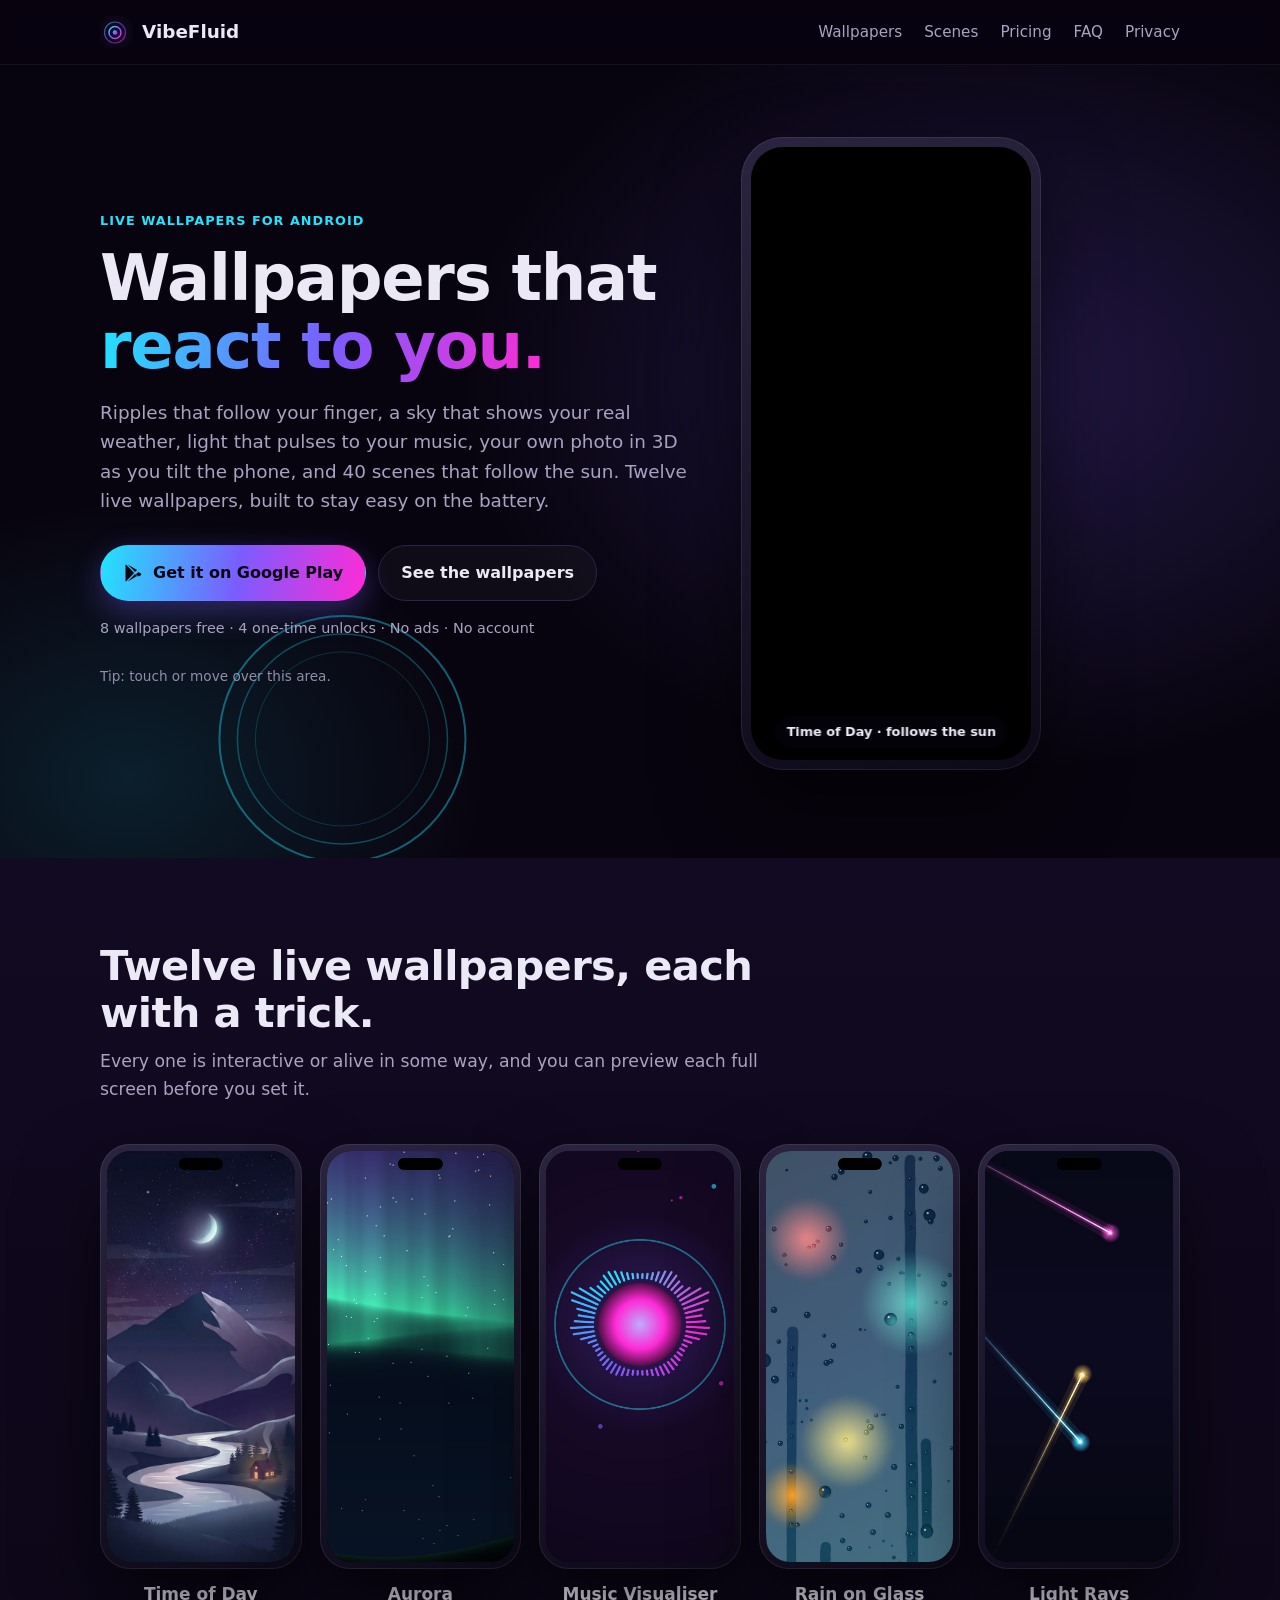
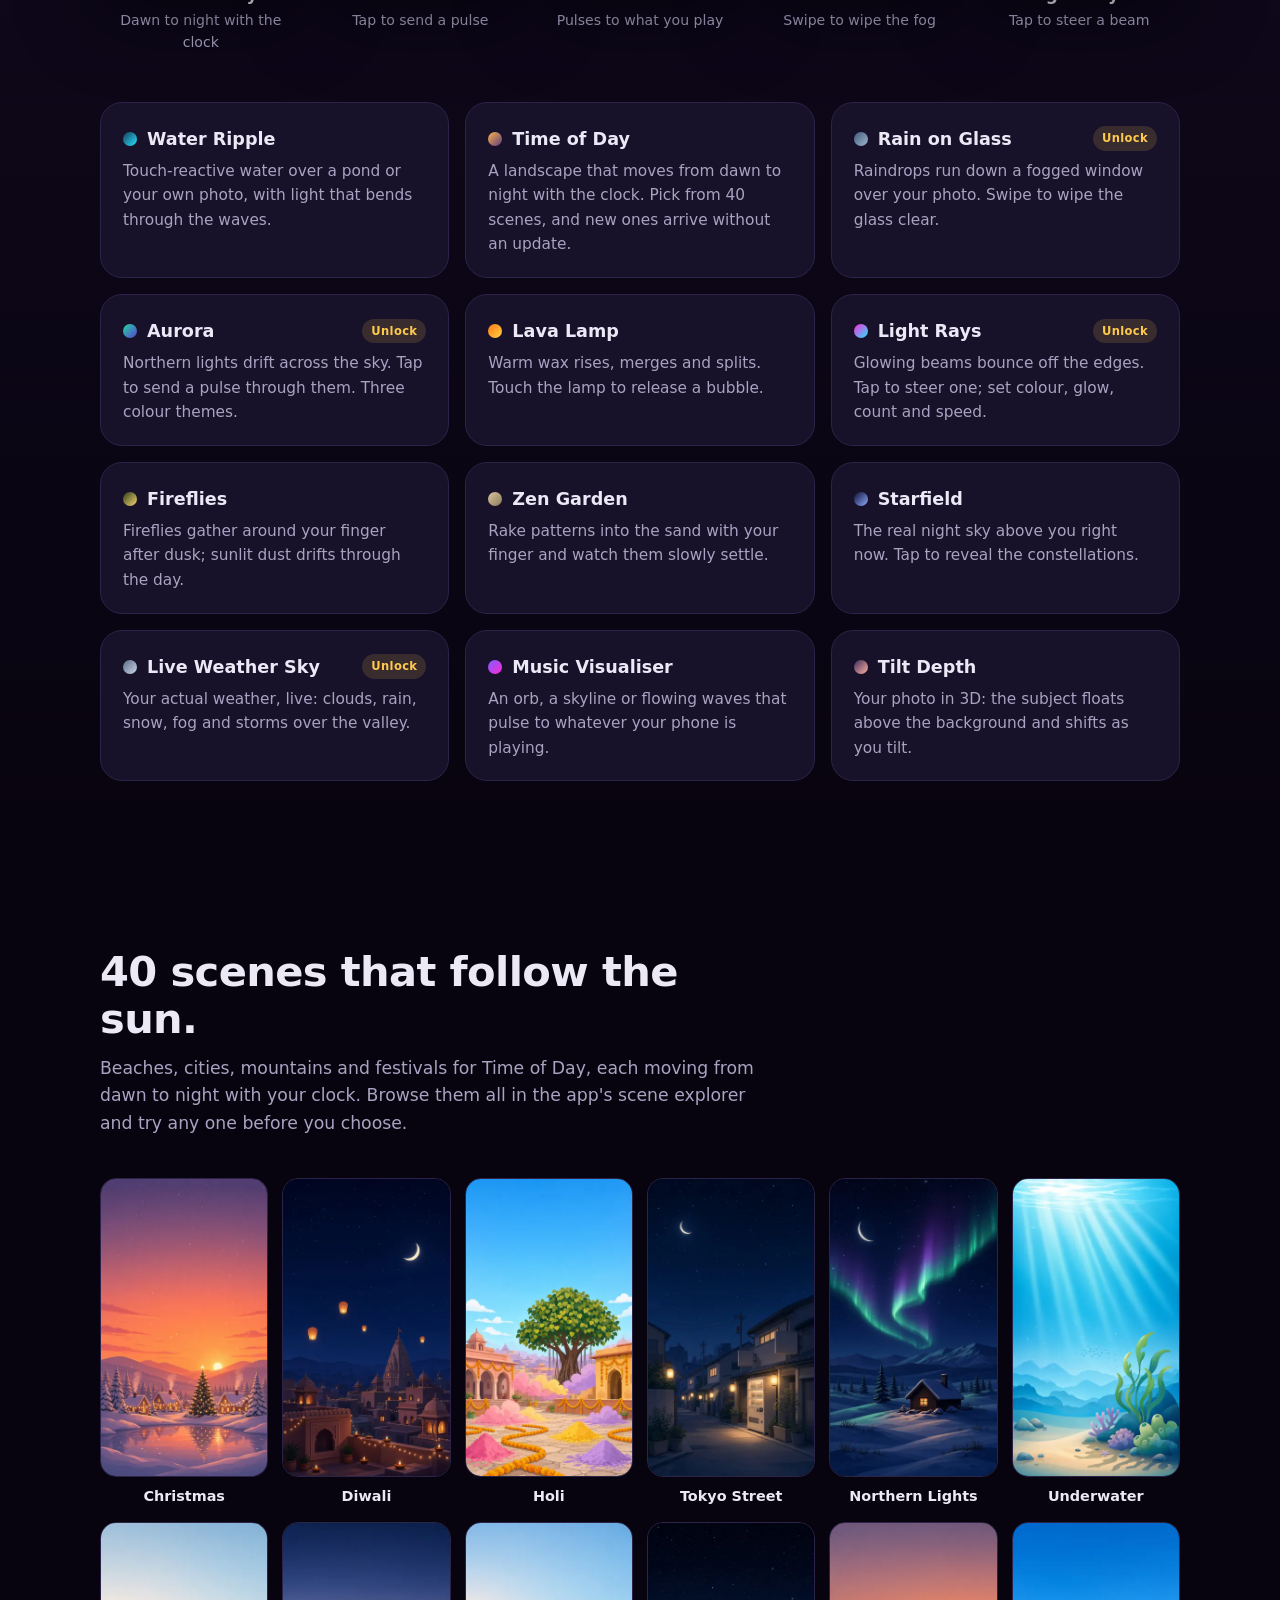
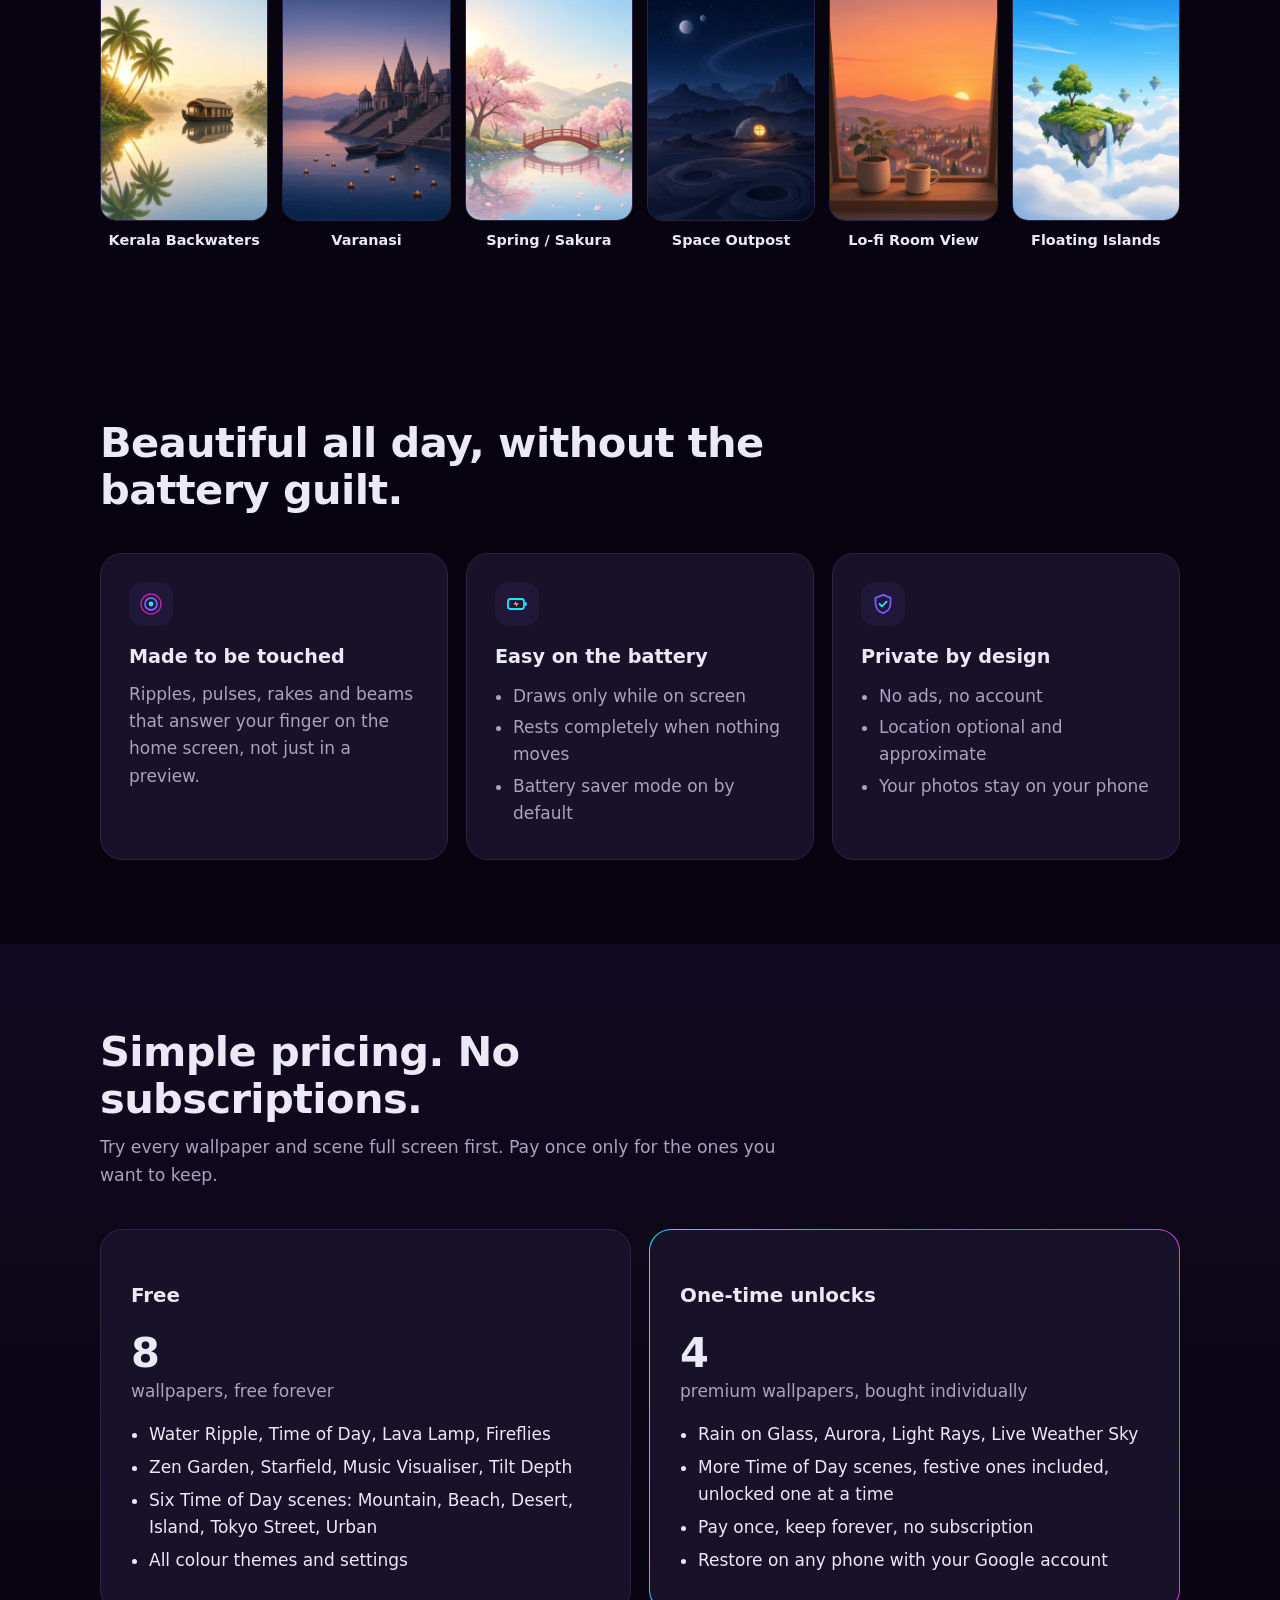
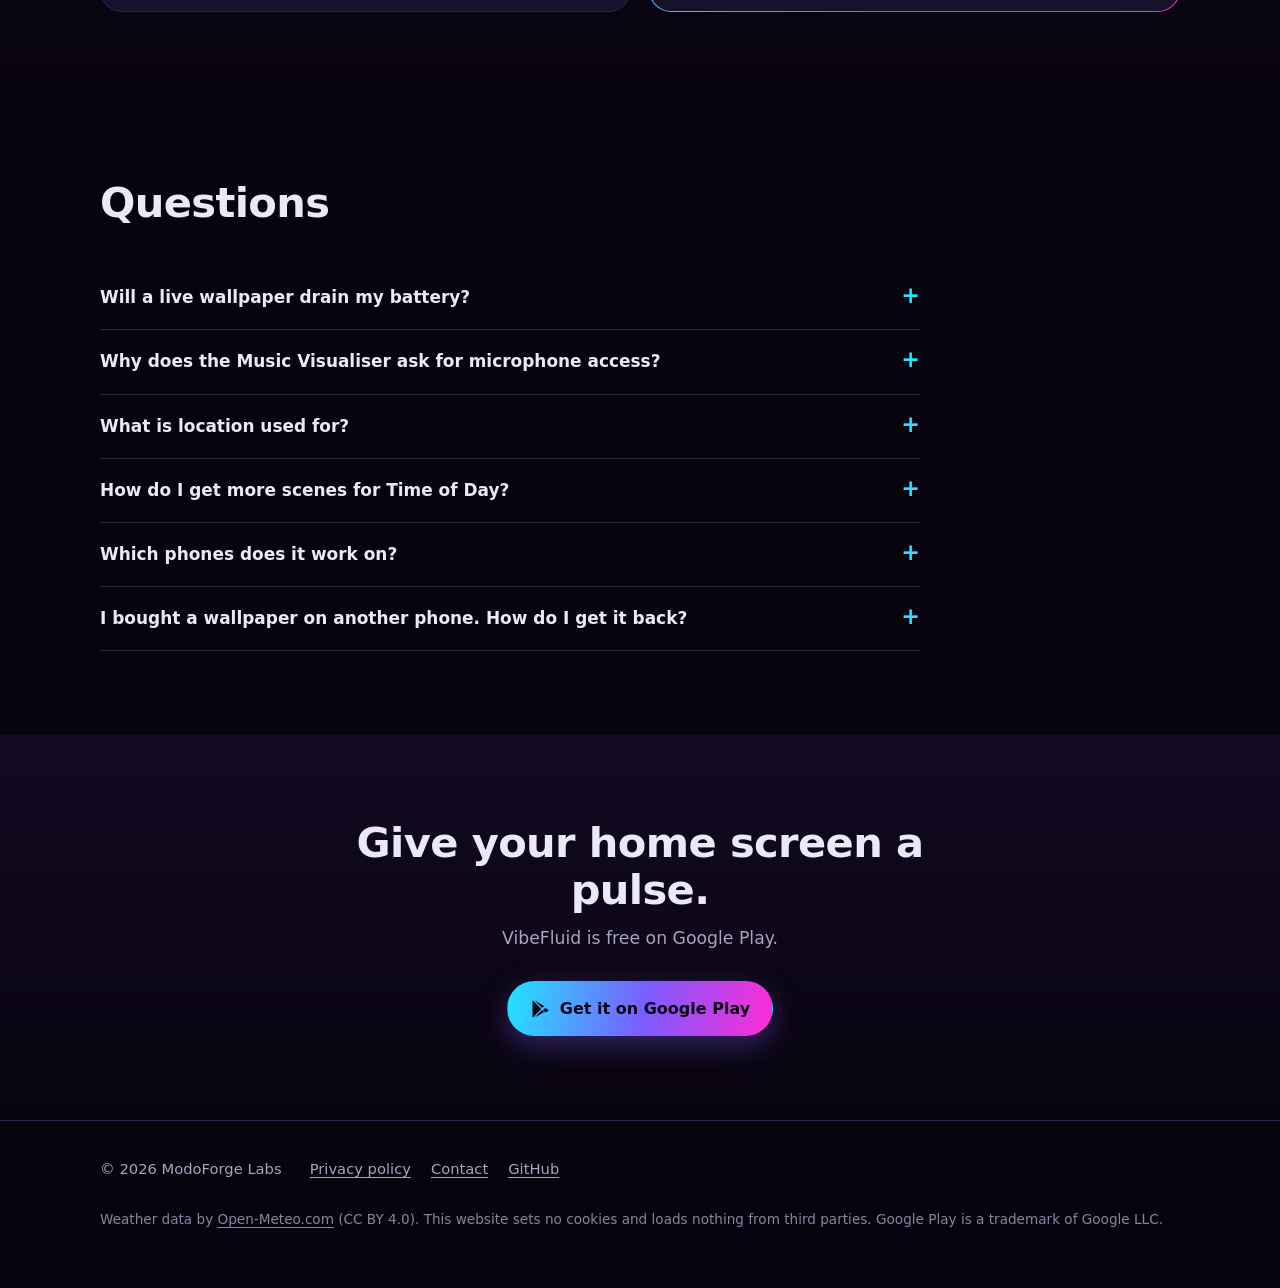
==== index.html @ 221dd9e4 "Link to Google Play and show the Time of Day scenes Both Coming soon buttons now open the Play listi" ====
<!doctype html>
<html lang="en">
<head>
  <meta charset="utf-8">
  <meta name="viewport" content="width=device-width, initial-scale=1">
  <title>VibeFluid – Live wallpapers for Android that react to you</title>
  <meta name="description" content="Twelve interactive live wallpapers for Android: touch-reactive water, real weather, a music visualizer, 3D photo depth and 40 Time of Day scenes that follow the sun. Battery friendly, no ads, no account.">
  <meta name="theme-color" content="#08040f">
  <link rel="canonical" href="https://modoforgelabs.github.io/vibefluid/">
  <link rel="icon" href="assets/favicon.svg" type="image/svg+xml">

  <meta property="og:type" content="website">
  <meta property="og:site_name" content="VibeFluid">
  <meta property="og:title" content="VibeFluid – Live wallpapers that react to you">
  <meta property="og:description" content="Touch-reactive water, real weather, a music visualizer, 3D photo depth and 40 scenes that follow the sun. 12 live wallpapers for Android, no ads.">
  <meta property="og:url" content="https://modoforgelabs.github.io/vibefluid/">
  <meta property="og:image" content="https://modoforgelabs.github.io/vibefluid/assets/img/og-image.jpg">
  <meta property="og:image:width" content="1200">
  <meta property="og:image:height" content="630">
  <meta name="twitter:card" content="summary_large_image">

  <script type="application/ld+json">
  {
    "@context": "https://schema.org",
    "@type": "SoftwareApplication",
    "name": "VibeFluid",
    "operatingSystem": "Android 8.0+",
    "applicationCategory": "LifestyleApplication",
    "description": "Interactive live wallpapers for Android: touch-reactive water, real weather, a music visualizer, 3D photo depth and 40 Time of Day scenes.",
    "url": "https://modoforgelabs.github.io/vibefluid/",
    "downloadUrl": "https://play.google.com/store/apps/details?id=com.modoforge.vibefluid",
    "offers": { "@type": "Offer", "price": "0", "priceCurrency": "USD" },
    "publisher": { "@type": "Organization", "name": "ModoForge Labs" }
  }
  </script>

  <link rel="stylesheet" href="assets/site.css">
</head>
<body>
  <a class="skip" href="#main">Skip to content</a>

  <header class="site-header">
    <div class="wrap">
      <a class="brand" href="./" aria-label="VibeFluid home">
        <img src="assets/favicon.svg" alt="" width="32" height="32">
        VibeFluid
      </a>
      <nav class="nav" aria-label="Main">
        <a href="#wallpapers">Wallpapers</a>
        <a class="hide-sm" href="#scenes">Scenes</a>
        <a class="hide-sm" href="#pricing">Pricing</a>
        <a class="hide-sm" href="#faq">FAQ</a>
        <a href="privacy/">Privacy</a>
      </nav>
    </div>
  </header>

  <main id="main">
    <section class="hero" aria-labelledby="hero-title">
      <canvas id="ripples" aria-hidden="true"></canvas>
      <div class="wrap">
        <div>
          <span class="eyebrow">Live wallpapers for Android</span>
          <h1 id="hero-title">Wallpapers that <span class="grad">react to you.</span></h1>
          <p class="lede">
            Ripples that follow your finger, a sky that shows your real weather, light that pulses to
            your music, your own photo in 3D as you tilt the phone, and 40 scenes that follow the sun.
            Twelve live wallpapers, built to stay easy on the battery.
          </p>
          <div class="cta">
            <a class="btn btn-primary" href="https://play.google.com/store/apps/details?id=com.modoforge.vibefluid">
              <svg viewBox="0 0 24 24" aria-hidden="true"><path fill="currentColor" d="M3.6 1.8 13.3 12l-9.7 10.2c-.4-.2-.6-.6-.6-1.1V2.9c0-.5.2-.9.6-1.1Zm10.8 11.3 2.5 2.6-11.2 6.4 8.7-9Zm4-2.3 3 1.7c.8.5.8 1.6 0 2.1l-3 1.7-2.8-2.9 2.8-2.6ZM5.7 1.9l11.2 6.4-2.5 2.6-8.7-9Z"/></svg>
              Get it on Google Play
            </a>
            <a class="btn btn-ghost" href="#wallpapers">See the wallpapers</a>
          </div>
          <p class="cta-note">8 wallpapers free · 4 one-time unlocks · No ads · No account</p>
          <p class="touch-hint">Tip: touch or move over this area.</p>
        </div>

        <div class="phone" aria-label="Time of Day wallpaper moving from dawn to night">
          <div class="screen cycle">
            <img src="assets/img/mountain-dawn.jpg" alt="Mountain valley at dawn" width="710" height="1100">
            <img src="assets/img/mountain-morning.jpg" alt="Mountain valley in the morning" width="710" height="1100" loading="lazy">
            <img src="assets/img/mountain-dusk.jpg" alt="Mountain valley at dusk" width="710" height="1100" loading="lazy">
            <img src="assets/img/mountain-night.jpg" alt="Mountain valley at night under a crescent moon" width="710" height="1100" loading="lazy">
          </div>
          <div class="notch"></div>
          <span class="label">Time of Day · follows the sun</span>
        </div>
      </div>
    </section>

    <section id="wallpapers" class="alt" aria-labelledby="wallpapers-title">
      <div class="wrap">
        <div class="section-head">
          <h2 id="wallpapers-title">Twelve live wallpapers, each with a trick.</h2>
          <p>Every one is interactive or alive in some way, and you can preview each full screen before you set it.</p>
        </div>

        <div class="gallery">
          <figure>
            <div class="phone"><div class="screen"><img src="assets/img/mountain-night.jpg" alt="Time of Day wallpaper at night" loading="lazy" width="710" height="1100"></div><div class="notch"></div></div>
            <figcaption>Time of Day<span>Dawn to night with the clock</span></figcaption>
          </figure>
          <figure>
            <div class="phone"><div class="screen"><img src="assets/img/aurora.jpg" alt="Aurora wallpaper with green northern lights over dark hills" loading="lazy" width="896" height="1540"></div><div class="notch"></div></div>
            <figcaption>Aurora<span>Tap to send a pulse</span></figcaption>
          </figure>
          <figure>
            <div class="phone"><div class="screen"><img src="assets/img/music.jpg" alt="Music Visualiser wallpaper with a glowing orb and spectrum ring" loading="lazy" width="896" height="1540"></div><div class="notch"></div></div>
            <figcaption>Music Visualiser<span>Pulses to what you play</span></figcaption>
          </figure>
          <figure>
            <div class="phone"><div class="screen"><img src="assets/img/rain.jpg" alt="Rain on Glass wallpaper with drops on a fogged window" loading="lazy" width="896" height="1540"></div><div class="notch"></div></div>
            <figcaption>Rain on Glass<span>Swipe to wipe the fog</span></figcaption>
          </figure>
          <figure>
            <div class="phone"><div class="screen"><img src="assets/img/rays.jpg" alt="Light Rays wallpaper with glowing beams" loading="lazy" width="896" height="1540"></div><div class="notch"></div></div>
            <figcaption>Light Rays<span>Tap to steer a beam</span></figcaption>
          </figure>
        </div>

        <div class="list" style="margin-top: 48px">
          <article class="item">
            <h3><span class="swatch" style="background: linear-gradient(135deg,#1a3a5c,#22e4ff)"></span>Water Ripple</h3>
            <p>Touch-reactive water over a pond or your own photo, with light that bends through the waves.</p>
          </article>
          <article class="item">
            <h3><span class="swatch" style="background: linear-gradient(135deg,#ffb44d,#5a3b7a)"></span>Time of Day</h3>
            <p>A landscape that moves from dawn to night with the clock. Pick from 40 scenes, and new ones arrive without an update.</p>
          </article>
          <article class="item">
            <h3><span class="swatch" style="background: linear-gradient(135deg,#425a7a,#9fb6cf)"></span>Rain on Glass <span class="tag">Unlock</span></h3>
            <p>Raindrops run down a fogged window over your photo. Swipe to wipe the glass clear.</p>
          </article>
          <article class="item">
            <h3><span class="swatch" style="background: linear-gradient(135deg,#1fd8a0,#5a3fd0)"></span>Aurora <span class="tag">Unlock</span></h3>
            <p>Northern lights drift across the sky. Tap to send a pulse through them. Three colour themes.</p>
          </article>
          <article class="item">
            <h3><span class="swatch" style="background: linear-gradient(135deg,#ff7a18,#ffd23f)"></span>Lava Lamp</h3>
            <p>Warm wax rises, merges and splits. Touch the lamp to release a bubble.</p>
          </article>
          <article class="item">
            <h3><span class="swatch" style="background: linear-gradient(135deg,#ff2bd6,#22e4ff)"></span>Light Rays <span class="tag">Unlock</span></h3>
            <p>Glowing beams bounce off the edges. Tap to steer one; set colour, glow, count and speed.</p>
          </article>
          <article class="item">
            <h3><span class="swatch" style="background: linear-gradient(135deg,#2f3b1c,#f5d76e)"></span>Fireflies</h3>
            <p>Fireflies gather around your finger after dusk; sunlit dust drifts through the day.</p>
          </article>
          <article class="item">
            <h3><span class="swatch" style="background: linear-gradient(135deg,#d9c79e,#8a7a5a)"></span>Zen Garden</h3>
            <p>Rake patterns into the sand with your finger and watch them slowly settle.</p>
          </article>
          <article class="item">
            <h3><span class="swatch" style="background: linear-gradient(135deg,#0b1030,#8fa8ff)"></span>Starfield</h3>
            <p>The real night sky above you right now. Tap to reveal the constellations.</p>
          </article>
          <article class="item">
            <h3><span class="swatch" style="background: linear-gradient(135deg,#5a6b85,#c8d6e8)"></span>Live Weather Sky <span class="tag">Unlock</span></h3>
            <p>Your actual weather, live: clouds, rain, snow, fog and storms over the valley.</p>
          </article>
          <article class="item">
            <h3><span class="swatch" style="background: linear-gradient(135deg,#7b5cff,#ff2bd6)"></span>Music Visualiser</h3>
            <p>An orb, a skyline or flowing waves that pulse to whatever your phone is playing.</p>
          </article>
          <article class="item">
            <h3><span class="swatch" style="background: linear-gradient(135deg,#3a2d5c,#ffb0a0)"></span>Tilt Depth</h3>
            <p>Your photo in 3D: the subject floats above the background and shifts as you tilt.</p>
          </article>
        </div>
      </div>
    </section>

    <section id="scenes" aria-labelledby="scenes-title">
      <div class="wrap">
        <div class="section-head">
          <h2 id="scenes-title">40 scenes that follow the sun.</h2>
          <p>Beaches, cities, mountains and festivals for Time of Day, each moving from dawn to night with your clock. Browse them all in the app's scene explorer and try any one before you choose.</p>
        </div>
        <div class="scenes">
          <figure><img src="assets/img/scenes/christmas.webp" alt="Christmas scene" loading="lazy" width="360" height="640"><figcaption>Christmas</figcaption></figure>
          <figure><img src="assets/img/scenes/diwali.webp" alt="Diwali scene" loading="lazy" width="360" height="640"><figcaption>Diwali</figcaption></figure>
          <figure><img src="assets/img/scenes/holi.webp" alt="Holi scene" loading="lazy" width="360" height="640"><figcaption>Holi</figcaption></figure>
          <figure><img src="assets/img/scenes/tokyo_street.webp" alt="Tokyo Street scene" loading="lazy" width="360" height="640"><figcaption>Tokyo Street</figcaption></figure>
          <figure><img src="assets/img/scenes/northern_lights.webp" alt="Northern Lights scene" loading="lazy" width="360" height="640"><figcaption>Northern Lights</figcaption></figure>
          <figure><img src="assets/img/scenes/underwater.webp" alt="Underwater scene" loading="lazy" width="360" height="640"><figcaption>Underwater</figcaption></figure>
          <figure><img src="assets/img/scenes/kerala_backwaters.webp" alt="Kerala Backwaters scene" loading="lazy" width="360" height="640"><figcaption>Kerala Backwaters</figcaption></figure>
          <figure><img src="assets/img/scenes/varanasi.webp" alt="Varanasi scene" loading="lazy" width="360" height="640"><figcaption>Varanasi</figcaption></figure>
          <figure><img src="assets/img/scenes/spring_sakura.webp" alt="Spring / Sakura scene" loading="lazy" width="360" height="640"><figcaption>Spring / Sakura</figcaption></figure>
          <figure><img src="assets/img/scenes/space_outpost.webp" alt="Space Outpost scene" loading="lazy" width="360" height="640"><figcaption>Space Outpost</figcaption></figure>
          <figure><img src="assets/img/scenes/lofi_room_view.webp" alt="Lo-fi Room View scene" loading="lazy" width="360" height="640"><figcaption>Lo-fi Room View</figcaption></figure>
          <figure><img src="assets/img/scenes/floating_islands.webp" alt="Floating Islands scene" loading="lazy" width="360" height="640"><figcaption>Floating Islands</figcaption></figure>
        </div>
      </div>
    </section>

    <section aria-labelledby="why-title">
      <div class="wrap">
        <div class="section-head">
          <h2 id="why-title">Beautiful all day, without the battery guilt.</h2>
        </div>
        <div class="features">
          <article class="feature">
            <div class="icon"><svg viewBox="0 0 24 24" aria-hidden="true"><circle cx="12" cy="12" r="2.4" fill="#22e4ff"/><circle cx="12" cy="12" r="6" fill="none" stroke="#7b5cff" stroke-width="1.8"/><circle cx="12" cy="12" r="10" fill="none" stroke="#ff2bd6" stroke-width="1.4" opacity=".7"/></svg></div>
            <h3>Made to be touched</h3>
            <p>Ripples, pulses, rakes and beams that answer your finger on the home screen, not just in a preview.</p>
          </article>
          <article class="feature">
            <div class="icon"><svg viewBox="0 0 24 24" aria-hidden="true"><rect x="3" y="7" width="16" height="10" rx="2.5" fill="none" stroke="#22e4ff" stroke-width="1.8"/><rect x="20" y="10" width="1.8" height="4" rx=".9" fill="#22e4ff"/><path d="M11.5 8.5 8.5 12.6h3l-1 3 3.2-4.3h-3l.8-2.8Z" fill="#ffc94d"/></svg></div>
            <h3>Easy on the battery</h3>
            <ul>
              <li>Draws only while on screen</li>
              <li>Rests completely when nothing moves</li>
              <li>Battery saver mode on by default</li>
            </ul>
          </article>
          <article class="feature">
            <div class="icon"><svg viewBox="0 0 24 24" aria-hidden="true"><path d="M12 2.8 4.5 5.8v5.5c0 4.6 3.1 8.6 7.5 9.9 4.4-1.3 7.5-5.3 7.5-9.9V5.8L12 2.8Z" fill="none" stroke="#7b5cff" stroke-width="1.8"/><path d="m8.6 12 2.4 2.4 4.6-4.8" fill="none" stroke="#22e4ff" stroke-width="1.8" stroke-linecap="round" stroke-linejoin="round"/></svg></div>
            <h3>Private by design</h3>
            <ul>
              <li>No ads, no account</li>
              <li>Location optional and approximate</li>
              <li>Your photos stay on your phone</li>
            </ul>
          </article>
        </div>
      </div>
    </section>

    <section id="pricing" class="alt" aria-labelledby="pricing-title">
      <div class="wrap">
        <div class="section-head">
          <h2 id="pricing-title">Simple pricing. No subscriptions.</h2>
          <p>Try every wallpaper and scene full screen first. Pay once only for the ones you want to keep.</p>
        </div>
        <div class="pricing">
          <article class="plan">
            <h3>Free</h3>
            <div class="big">8</div>
            <p class="sub">wallpapers, free forever</p>
            <ul>
              <li>Water Ripple, Time of Day, Lava Lamp, Fireflies</li>
              <li>Zen Garden, Starfield, Music Visualiser, Tilt Depth</li>
              <li>Six Time of Day scenes: Mountain, Beach, Desert, Island, Tokyo Street, Urban</li>
              <li>All colour themes and settings</li>
            </ul>
          </article>
          <article class="plan highlight">
            <h3>One-time unlocks</h3>
            <div class="big">4</div>
            <p class="sub">premium wallpapers, bought individually</p>
            <ul>
              <li>Rain on Glass, Aurora, Light Rays, Live Weather Sky</li>
              <li>More Time of Day scenes, festive ones included, unlocked one at a time</li>
              <li>Pay once, keep forever, no subscription</li>
              <li>Restore on any phone with your Google account</li>
            </ul>
          </article>
        </div>
      </div>
    </section>

    <section id="faq" aria-labelledby="faq-title">
      <div class="wrap">
        <div class="section-head">
          <h2 id="faq-title">Questions</h2>
        </div>
        <div class="faq">
          <details>
            <summary>Will a live wallpaper drain my battery?</summary>
            <p>VibeFluid draws frames only while the wallpaper is visible and stops entirely when nothing is moving. Battery saver mode, on by default, also caps frame rates and renders effects at a lighter resolution. You can switch to Performance mode in Settings if you prefer maximum smoothness.</p>
          </details>
          <details>
            <summary>Why does the Music Visualiser ask for microphone access?</summary>
            <p>Android requires that permission for any app that reacts to the sound your phone plays. VibeFluid reads your phone's audio output, never the microphone, and nothing is recorded or sent anywhere. If you'd rather not grant it, Random mode dances to its own beat with no access needed.</p>
          </details>
          <details>
            <summary>What is location used for?</summary>
            <p>Only Starfield and Live Weather Sky use it, to draw your sky and fetch your weather. It is optional, rounded to about 11 km and kept on your phone; without it the app uses your time zone. You can delete it any time in Settings.</p>
          </details>
          <details>
            <summary>How do I get more scenes for Time of Day?</summary>
            <p>Tap Explore scenes on the Time of Day card, or the last tile in its row of scenes. Pick any scene to try it on the card; it downloads once and then works offline. New scenes, including festive ones, appear there without an app update.</p>
          </details>
          <details>
            <summary>Which phones does it work on?</summary>
            <p>Any phone running Android 8 or later. Some effects use Android 13's graphics features and fall back to a simpler look on older versions.</p>
          </details>
          <details>
            <summary>I bought a wallpaper on another phone. How do I get it back?</summary>
            <p>Open Settings → Restore purchases while signed in to the same Google account. Purchases are tied to your account, not your device.</p>
          </details>
        </div>
      </div>
    </section>

    <section class="closing alt" aria-labelledby="closing-title">
      <div class="wrap">
        <div class="section-head">
          <h2 id="closing-title">Give your home screen a pulse.</h2>
          <p>VibeFluid is free on Google Play.</p>
        </div>
        <div class="cta">
          <a class="btn btn-primary" href="https://play.google.com/store/apps/details?id=com.modoforge.vibefluid">
            <svg viewBox="0 0 24 24" aria-hidden="true"><path fill="currentColor" d="M3.6 1.8 13.3 12l-9.7 10.2c-.4-.2-.6-.6-.6-1.1V2.9c0-.5.2-.9.6-1.1Zm10.8 11.3 2.5 2.6-11.2 6.4 8.7-9Zm4-2.3 3 1.7c.8.5.8 1.6 0 2.1l-3 1.7-2.8-2.9 2.8-2.6ZM5.7 1.9l11.2 6.4-2.5 2.6-8.7-9Z"/></svg>
            Get it on Google Play
          </a>
        </div>
      </div>
    </section>
  </main>

  <footer class="site-footer">
    <div class="wrap">
      <span>© 2026 ModoForge Labs</span>
      <nav aria-label="Footer">
        <a href="privacy/">Privacy policy</a>
        <a href="mailto:modoforgelabs@gmail.com">Contact</a>
        <a href="https://github.com/modoforgelabs">GitHub</a>
      </nav>
      <p class="credit">Weather data by <a href="https://open-meteo.com/">Open-Meteo.com</a> (CC BY 4.0). This website sets no cookies and loads nothing from third parties. Google Play is a trademark of Google LLC.</p>
    </div>
  </footer>

  <script src="assets/ripples.js" defer></script>
</body>
</html>
---- assets/site.css ----
/* VibeFluid site. No external fonts or assets: everything is served from this repo. */
:root {
  --bg: #08040f;
  --bg-2: #120a22;
  --surface: #17112a;
  --surface-2: #1f1838;
  --line: #2c2448;
  --text: #ece9f6;
  --muted: #a9a3c2;
  --teal: #22e4ff;
  --violet: #7b5cff;
  --magenta: #ff2bd6;
  --gold: #ffc94d;
  --gradient: linear-gradient(100deg, var(--teal), var(--violet) 52%, var(--magenta));
  --radius: 22px;
  --max: 1120px;
  color-scheme: dark;
}

* { box-sizing: border-box; }
html { scroll-behavior: smooth; }
@media (prefers-reduced-motion: reduce) { html { scroll-behavior: auto; } }

body {
  margin: 0;
  background: var(--bg);
  color: var(--text);
  font: 17px/1.6 system-ui, -apple-system, "Segoe UI", Roboto, "Helvetica Neue", Arial, sans-serif;
  -webkit-font-smoothing: antialiased;
}

a { color: var(--teal); text-underline-offset: 3px; }
a:hover { color: #7ff0ff; }
img { max-width: 100%; display: block; }
:focus-visible { outline: 3px solid var(--teal); outline-offset: 3px; border-radius: 6px; }

.wrap { width: 100%; max-width: var(--max); margin: 0 auto; padding: 0 20px; }

.skip { position: absolute; left: -999px; top: 0; background: var(--surface); padding: 10px 14px; z-index: 10; }
.skip:focus { left: 12px; top: 12px; }

/* ---------- Header ---------- */
.site-header {
  position: sticky; top: 0; z-index: 5;
  background: rgba(8, 4, 15, .72);
  backdrop-filter: saturate(140%) blur(14px);
  -webkit-backdrop-filter: saturate(140%) blur(14px);
  border-bottom: 1px solid rgba(255, 255, 255, .06);
}
.site-header .wrap { display: flex; align-items: center; gap: 16px; height: 64px; }
.brand { display: flex; align-items: center; gap: 10px; color: var(--text); text-decoration: none; font-weight: 700; font-size: 1.15rem; }
.brand img { width: 32px; height: 32px; }
.nav { margin-left: auto; display: flex; gap: 22px; }
.nav a { color: var(--muted); text-decoration: none; font-size: .95rem; }
.nav a:hover { color: var(--text); }
@media (max-width: 560px) { .nav .hide-sm { display: none; } }

/* ---------- Buttons ---------- */
.btn {
  display: inline-flex; align-items: center; gap: 10px;
  padding: 14px 22px; border-radius: 999px;
  font-weight: 650; font-size: 1rem; text-decoration: none;
  border: 1px solid transparent; transition: transform .15s ease, box-shadow .15s ease;
}
.btn-primary { background: var(--gradient); color: #0b0614; box-shadow: 0 10px 30px rgba(123, 92, 255, .35); }
.btn-primary:hover { color: #0b0614; transform: translateY(-1px); box-shadow: 0 14px 36px rgba(123, 92, 255, .45); }
.btn-ghost { border-color: var(--line); color: var(--text); background: rgba(255, 255, 255, .03); }
.btn-ghost:hover { color: var(--text); border-color: var(--violet); }
.btn svg { width: 20px; height: 20px; flex: none; }

/* ---------- Hero ---------- */
.hero { position: relative; overflow: hidden; padding: 72px 0 88px; }
.hero canvas { position: absolute; inset: 0; width: 100%; height: 100%; z-index: 0; }
.hero::after {
  content: ""; position: absolute; inset: 0; z-index: 0; pointer-events: none;
  background: radial-gradient(60% 70% at 78% 40%, rgba(123, 92, 255, .22), transparent 70%),
              radial-gradient(40% 50% at 10% 90%, rgba(34, 228, 255, .12), transparent 70%);
}
.hero .wrap { position: relative; z-index: 1; display: grid; grid-template-columns: 1.15fr .85fr; gap: 48px; align-items: center; pointer-events: none; }
.hero .wrap a, .hero .wrap .phone { pointer-events: auto; }
.eyebrow { display: inline-block; color: var(--teal); font-weight: 650; letter-spacing: .08em; text-transform: uppercase; font-size: .8rem; margin-bottom: 14px; }
.hero h1 { font-size: clamp(2.3rem, 5.4vw, 4rem); line-height: 1.05; letter-spacing: -.02em; margin: 0 0 18px; }
.grad { background: var(--gradient); -webkit-background-clip: text; background-clip: text; color: transparent; }
.lede { color: var(--muted); font-size: 1.15rem; max-width: 34em; margin: 0 0 30px; }
.cta { display: flex; flex-wrap: wrap; gap: 12px; align-items: center; }
.cta-note { color: var(--muted); font-size: .9rem; margin-top: 16px; }
.touch-hint { color: var(--muted); font-size: .85rem; margin-top: 26px; opacity: .85; }
@media (max-width: 860px) {
  .hero { padding: 40px 0 64px; }
  .hero .wrap { grid-template-columns: 1fr; gap: 40px; }
  .hero .phone { margin: 0 auto; }
}

/* ---------- Phone mockup ---------- */
.phone {
  position: relative; width: min(300px, 78vw); aspect-ratio: 9 / 19;
  border-radius: 42px; padding: 10px;
  background: linear-gradient(160deg, #2b2440, #0d0918);
  box-shadow: 0 40px 80px rgba(0, 0, 0, .6), 0 0 0 1px rgba(255, 255, 255, .08) inset;
}
.phone .screen { position: relative; width: 100%; height: 100%; border-radius: 32px; overflow: hidden; background: #000; }
.phone .screen img { position: absolute; inset: 0; width: 100%; height: 100%; object-fit: cover; }
.phone .notch { position: absolute; top: 20px; left: 50%; width: 22%; height: 18px; transform: translateX(-50%); background: #000; border-radius: 99px; z-index: 2; }
.phone .label {
  position: absolute; left: 50%; bottom: 22px; transform: translateX(-50%); z-index: 2;
  background: rgba(8, 4, 15, .6); backdrop-filter: blur(8px); -webkit-backdrop-filter: blur(8px);
  color: var(--text); font-size: .8rem; font-weight: 600; padding: 6px 12px; border-radius: 99px; white-space: nowrap;
}
/* Time of Day: the four scenes cross-fade, like the wallpaper through a day. */
.cycle img { opacity: 0; animation: cycle 16s infinite; }
/* The first scene starts already faded in, so the phone is never black on load. */
.cycle img:nth-child(1) { animation-delay: -2s; }
.cycle img:nth-child(2) { animation-delay: 2s; }
.cycle img:nth-child(3) { animation-delay: 6s; }
.cycle img:nth-child(4) { animation-delay: 10s; }
@keyframes cycle { 0% { opacity: 0; } 6% { opacity: 1; } 25% { opacity: 1; } 31% { opacity: 0; } 100% { opacity: 0; } }
@media (prefers-reduced-motion: reduce) {
  .cycle img { animation: none; }
  .cycle img:last-child { opacity: 1; }
}

/* ---------- Sections ---------- */
section { padding: 84px 0; }
.section-head { max-width: 680px; margin: 0 0 40px; }
.section-head h2 { font-size: clamp(1.8rem, 3.6vw, 2.6rem); line-height: 1.12; letter-spacing: -.015em; margin: 0 0 12px; }
.section-head p { color: var(--muted); margin: 0; font-size: 1.08rem; }
.alt { background: linear-gradient(180deg, var(--bg-2), var(--bg)); border-top: 1px solid rgba(255, 255, 255, .04); }

/* Gallery of phones */
.gallery { display: grid; grid-template-columns: repeat(5, 1fr); gap: 18px; }
.gallery .phone { width: 100%; border-radius: 30px; padding: 7px; }
.gallery .phone .screen { border-radius: 24px; }
.gallery .phone .notch { top: 14px; height: 12px; }
.gallery figure { margin: 0; }
.gallery figcaption { text-align: center; margin-top: 12px; font-weight: 600; }
.gallery figcaption span { display: block; color: var(--muted); font-weight: 400; font-size: .88rem; }
@media (max-width: 960px) {
  .gallery { grid-template-columns: none; grid-auto-flow: column; grid-auto-columns: min(46vw, 220px); overflow-x: auto; scroll-snap-type: x mandatory; padding-bottom: 12px; margin: 0 -20px; padding-left: 20px; padding-right: 20px; }
  .gallery figure { scroll-snap-align: start; }
}

/* Time of Day scenes */
.scenes { display: grid; grid-template-columns: repeat(6, 1fr); gap: 14px; }
.scenes figure { margin: 0; }
.scenes img { display: block; width: 100%; height: auto; aspect-ratio: 9 / 16; object-fit: cover; border-radius: 16px; border: 1px solid var(--line); background: var(--surface); }
.scenes figcaption { margin-top: 8px; font-size: .9rem; font-weight: 600; text-align: center; }
@media (max-width: 960px) { .scenes { grid-template-columns: repeat(4, 1fr); } }
@media (max-width: 600px) { .scenes { grid-template-columns: repeat(3, 1fr); gap: 10px; } .scenes figcaption { font-size: .8rem; } }

/* Wallpaper list */
.list { display: grid; grid-template-columns: repeat(3, 1fr); gap: 16px; }
.item {
  background: var(--surface); border: 1px solid var(--line); border-radius: var(--radius);
  padding: 22px 22px 20px; position: relative;
}
.item h3 { margin: 0 0 6px; font-size: 1.1rem; display: flex; align-items: center; gap: 10px; }
.item p { margin: 0; color: var(--muted); font-size: .96rem; }
.swatch { width: 14px; height: 14px; border-radius: 50%; flex: none; }
.tag {
  margin-left: auto; font-size: .72rem; font-weight: 700; letter-spacing: .03em;
  padding: 3px 9px; border-radius: 99px; background: rgba(255, 201, 77, .14); color: var(--gold);
}
@media (max-width: 900px) { .list { grid-template-columns: repeat(2, 1fr); } }
@media (max-width: 600px) { .list { grid-template-columns: 1fr; } }

/* Feature cards */
.features { display: grid; grid-template-columns: repeat(3, 1fr); gap: 18px; }
.feature { background: var(--surface); border: 1px solid var(--line); border-radius: var(--radius); padding: 28px; }
.feature .icon { width: 44px; height: 44px; border-radius: 14px; display: grid; place-items: center; background: var(--surface-2); margin-bottom: 16px; }
.feature .icon svg { width: 24px; height: 24px; }
.feature h3 { margin: 0 0 8px; font-size: 1.2rem; }
.feature p { margin: 0; color: var(--muted); }
.feature ul { margin: 10px 0 0; padding-left: 18px; color: var(--muted); }
.feature li { margin: 4px 0; }
@media (max-width: 860px) { .features { grid-template-columns: 1fr; } }

/* Pricing */
.pricing { display: grid; grid-template-columns: 1fr 1fr; gap: 18px; }
.plan { border-radius: var(--radius); padding: 30px; border: 1px solid var(--line); background: var(--surface); }
.plan.highlight { background: linear-gradient(var(--surface), var(--surface)) padding-box, var(--gradient) border-box; border: 1px solid transparent; }
.plan .big { font-size: 2.6rem; font-weight: 800; line-height: 1; margin: 6px 0 4px; }
.plan .sub { color: var(--muted); margin: 0 0 16px; }
.plan ul { margin: 0; padding-left: 18px; }
.plan li { margin: 6px 0; }
@media (max-width: 760px) { .pricing { grid-template-columns: 1fr; } }

/* FAQ */
.faq { max-width: 820px; }
.faq details { border-bottom: 1px solid var(--line); padding: 18px 0; }
.faq summary { cursor: pointer; font-weight: 650; font-size: 1.06rem; list-style: none; display: flex; justify-content: space-between; gap: 16px; }
.faq summary::-webkit-details-marker { display: none; }
.faq summary::after { content: "+"; color: var(--teal); font-size: 1.4rem; line-height: 1; }
.faq details[open] summary::after { content: "–"; }
.faq details p { color: var(--muted); margin: 12px 0 0; }

/* Final call to action */
.closing { text-align: center; }
.closing .section-head { margin: 0 auto 28px; }
.closing .cta { justify-content: center; }

/* ---------- Footer ---------- */
.site-footer { border-top: 1px solid var(--line); padding: 36px 0 44px; color: var(--muted); font-size: .92rem; }
.site-footer .wrap { display: flex; flex-wrap: wrap; gap: 14px 28px; align-items: center; }
.site-footer nav { display: flex; gap: 20px; flex-wrap: wrap; }
.site-footer a { color: var(--muted); }
.site-footer a:hover { color: var(--text); }
.site-footer .credit { width: 100%; font-size: .85rem; opacity: .8; }

/* ---------- Document pages (privacy) ---------- */
.doc { max-width: 780px; padding: 48px 20px 80px; }
.doc h1 { font-size: clamp(2rem, 4.4vw, 2.8rem); line-height: 1.1; margin: 0 0 10px; }
.doc .meta { color: var(--muted); margin: 0 0 36px; }
.doc h2 { margin: 2.2em 0 .5em; font-size: 1.45rem; }
.doc h3 { margin: 1.6em 0 .4em; font-size: 1.12rem; }
.doc p, .doc li { color: #d9d5e8; }
.doc ul { padding-left: 22px; }
.doc li { margin: 6px 0; }
.doc code { background: var(--surface-2); padding: .1em .4em; border-radius: 6px; font-size: .92em; }
.doc .summary { background: var(--surface); border: 1px solid var(--line); border-radius: var(--radius); padding: 20px 24px; margin: 0 0 8px; }
.doc .summary p { margin: 0; }
.table-wrap { overflow-x: auto; margin: 16px 0; border: 1px solid var(--line); border-radius: 14px; }
.doc table { border-collapse: collapse; width: 100%; font-size: .95rem; min-width: 560px; }
.doc th, .doc td { text-align: left; vertical-align: top; padding: 12px 14px; border-bottom: 1px solid var(--line); }
.doc th { background: var(--surface); color: var(--text); }
.doc tr:last-child td { border-bottom: 0; }
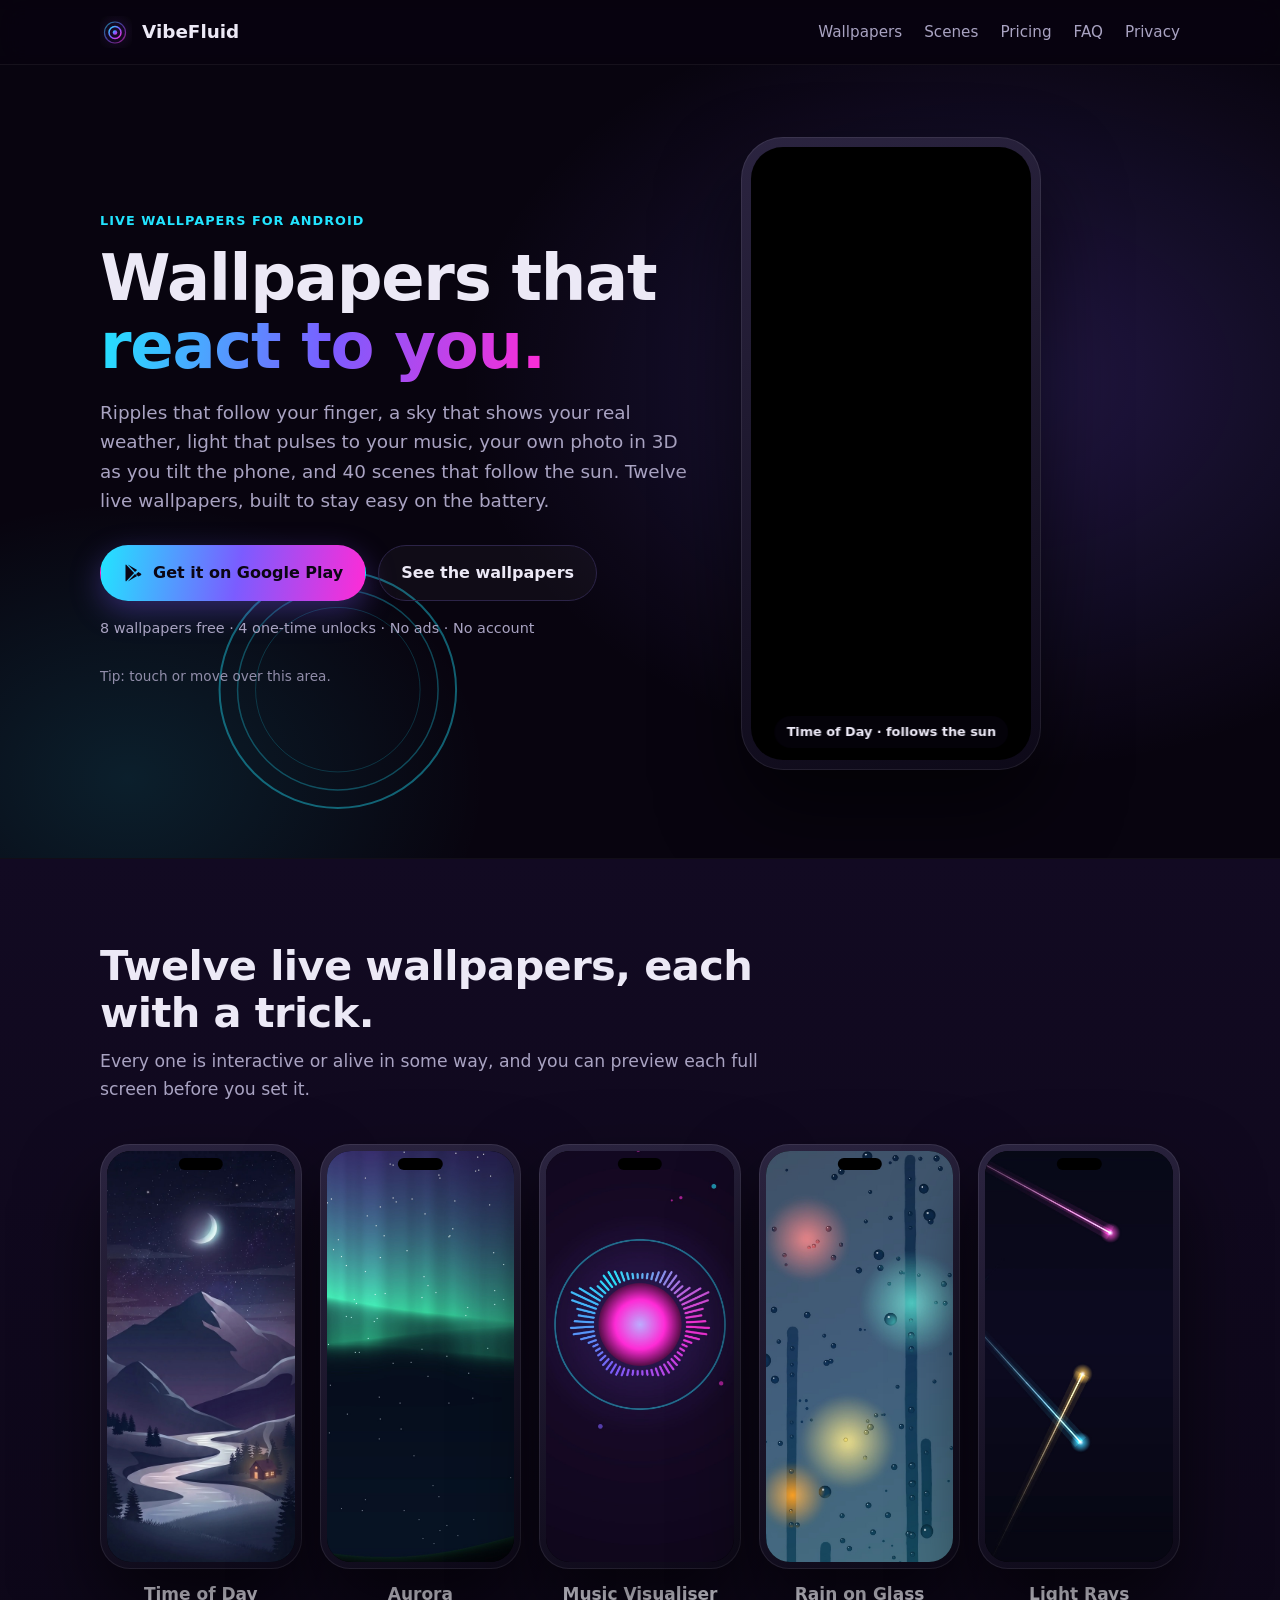
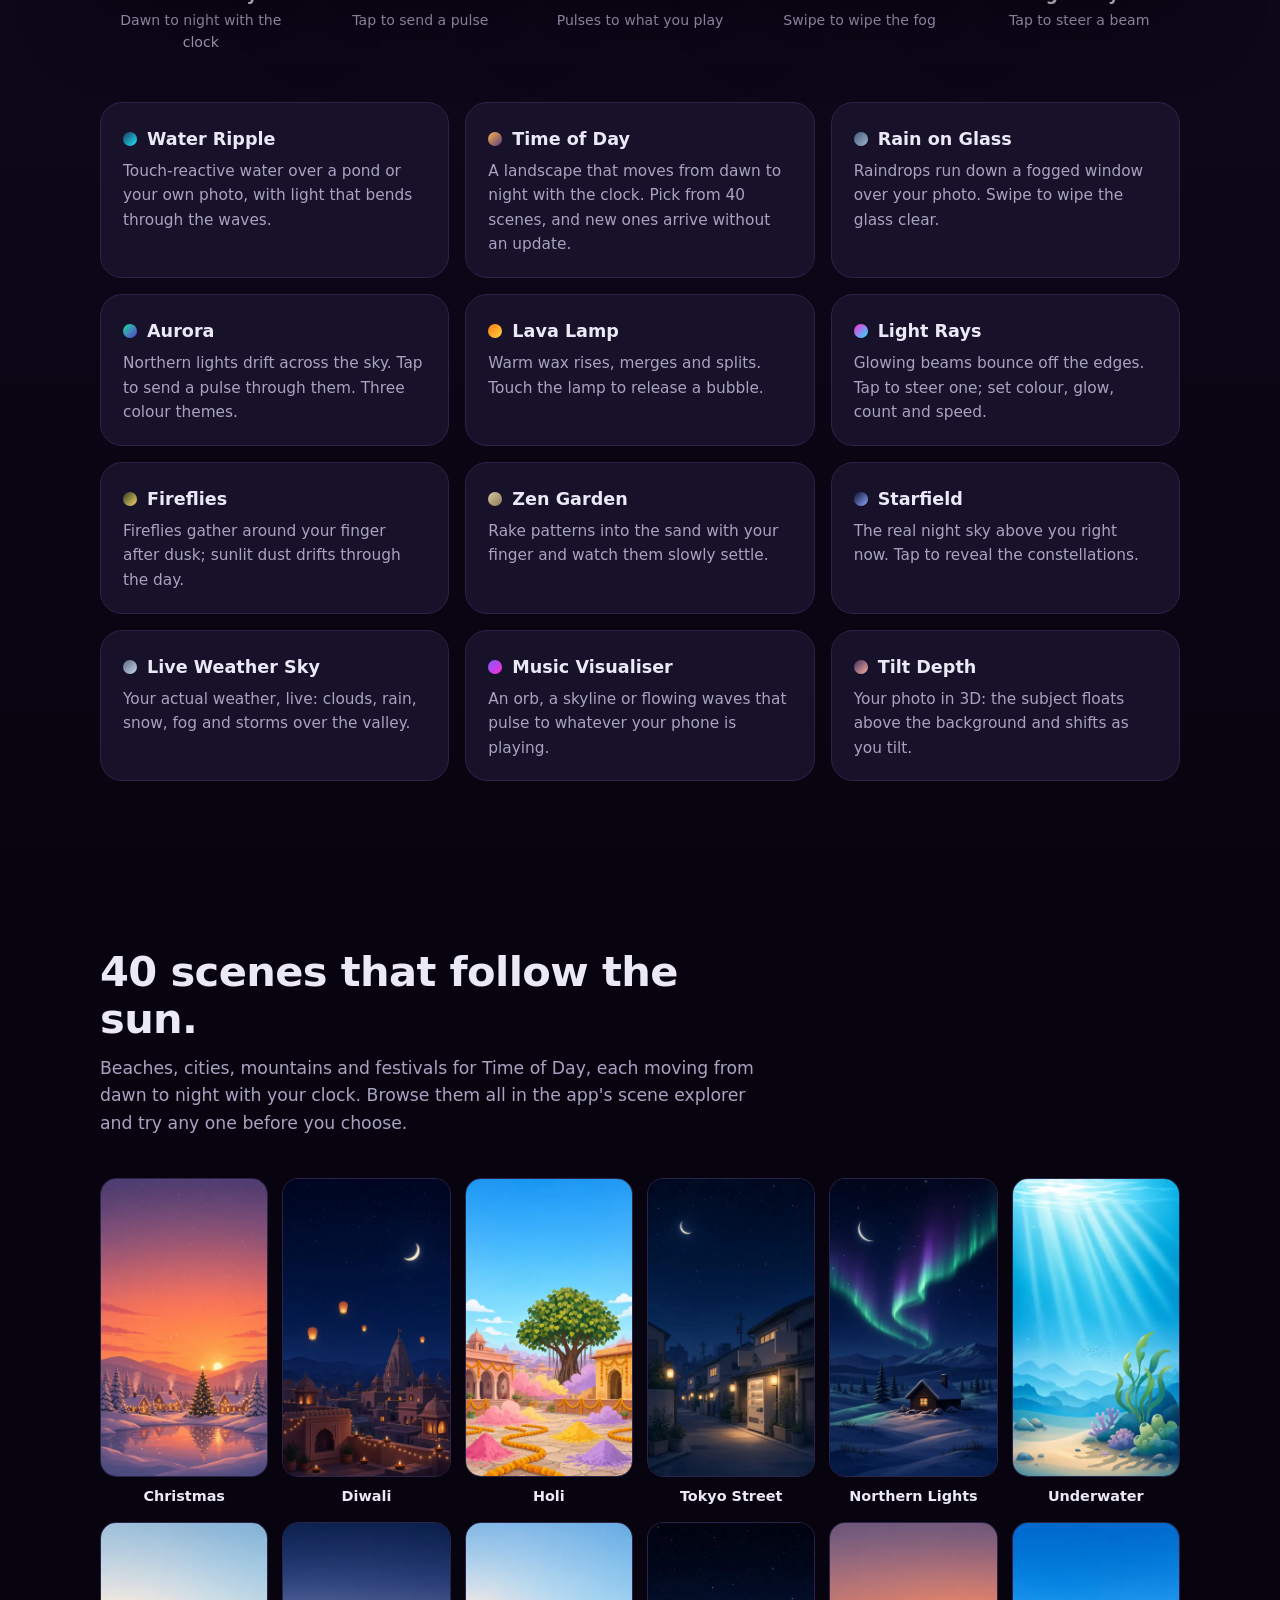
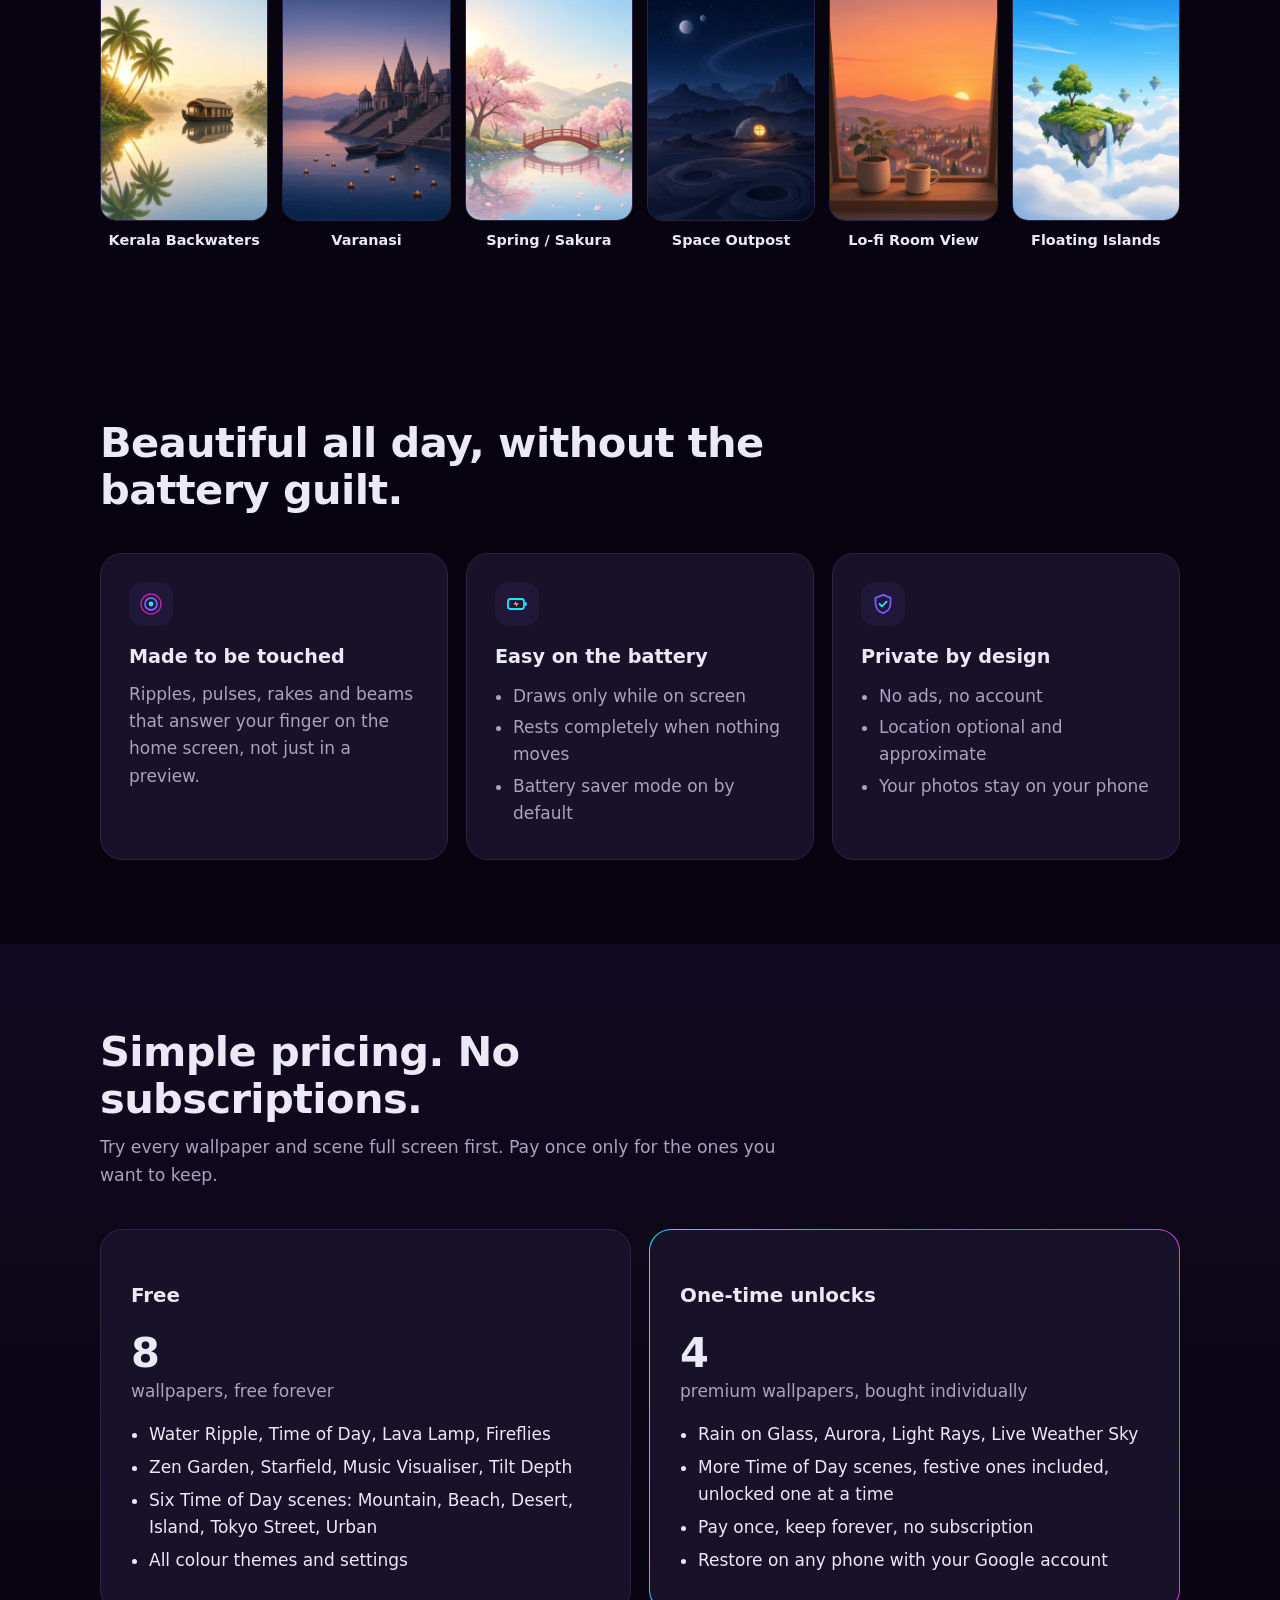
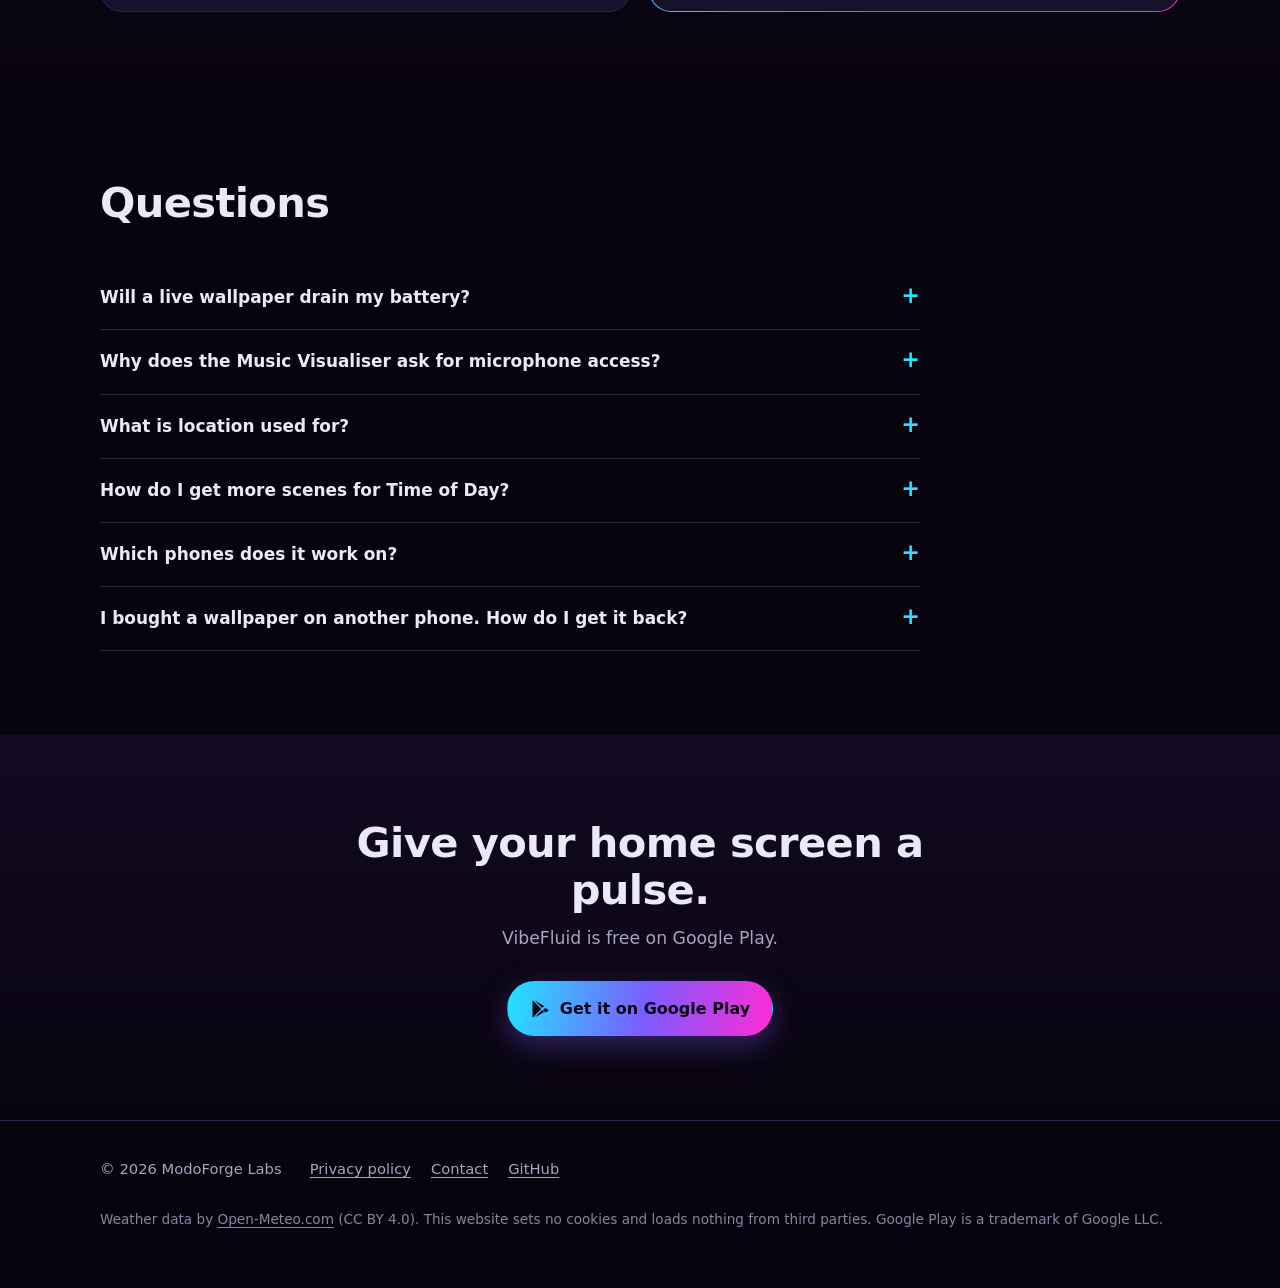
==== commit 1699d31d: "Drop the Unlock badges from the wallpaper list" ====
--- a/index.html
+++ b/index.html
@@ -131,11 +131,11 @@
             <p>A landscape that moves from dawn to night with the clock. Pick from 40 scenes, and new ones arrive without an update.</p>
           </article>
           <article class="item">
-            <h3><span class="swatch" style="background: linear-gradient(135deg,#425a7a,#9fb6cf)"></span>Rain on Glass <span class="tag">Unlock</span></h3>
+            <h3><span class="swatch" style="background: linear-gradient(135deg,#425a7a,#9fb6cf)"></span>Rain on Glass</h3>
             <p>Raindrops run down a fogged window over your photo. Swipe to wipe the glass clear.</p>
           </article>
           <article class="item">
-            <h3><span class="swatch" style="background: linear-gradient(135deg,#1fd8a0,#5a3fd0)"></span>Aurora <span class="tag">Unlock</span></h3>
+            <h3><span class="swatch" style="background: linear-gradient(135deg,#1fd8a0,#5a3fd0)"></span>Aurora</h3>
             <p>Northern lights drift across the sky. Tap to send a pulse through them. Three colour themes.</p>
           </article>
           <article class="item">
@@ -143,7 +143,7 @@
             <p>Warm wax rises, merges and splits. Touch the lamp to release a bubble.</p>
           </article>
           <article class="item">
-            <h3><span class="swatch" style="background: linear-gradient(135deg,#ff2bd6,#22e4ff)"></span>Light Rays <span class="tag">Unlock</span></h3>
+            <h3><span class="swatch" style="background: linear-gradient(135deg,#ff2bd6,#22e4ff)"></span>Light Rays</h3>
             <p>Glowing beams bounce off the edges. Tap to steer one; set colour, glow, count and speed.</p>
           </article>
           <article class="item">
@@ -159,7 +159,7 @@
             <p>The real night sky above you right now. Tap to reveal the constellations.</p>
           </article>
           <article class="item">
-            <h3><span class="swatch" style="background: linear-gradient(135deg,#5a6b85,#c8d6e8)"></span>Live Weather Sky <span class="tag">Unlock</span></h3>
+            <h3><span class="swatch" style="background: linear-gradient(135deg,#5a6b85,#c8d6e8)"></span>Live Weather Sky</h3>
             <p>Your actual weather, live: clouds, rain, snow, fog and storms over the valley.</p>
           </article>
           <article class="item">
--- a/assets/site.css
+++ b/assets/site.css
@@ -156,10 +156,6 @@
 .item h3 { margin: 0 0 6px; font-size: 1.1rem; display: flex; align-items: center; gap: 10px; }
 .item p { margin: 0; color: var(--muted); font-size: .96rem; }
 .swatch { width: 14px; height: 14px; border-radius: 50%; flex: none; }
-.tag {
-  margin-left: auto; font-size: .72rem; font-weight: 700; letter-spacing: .03em;
-  padding: 3px 9px; border-radius: 99px; background: rgba(255, 201, 77, .14); color: var(--gold);
-}
 @media (max-width: 900px) { .list { grid-template-columns: repeat(2, 1fr); } }
 @media (max-width: 600px) { .list { grid-template-columns: 1fr; } }
 
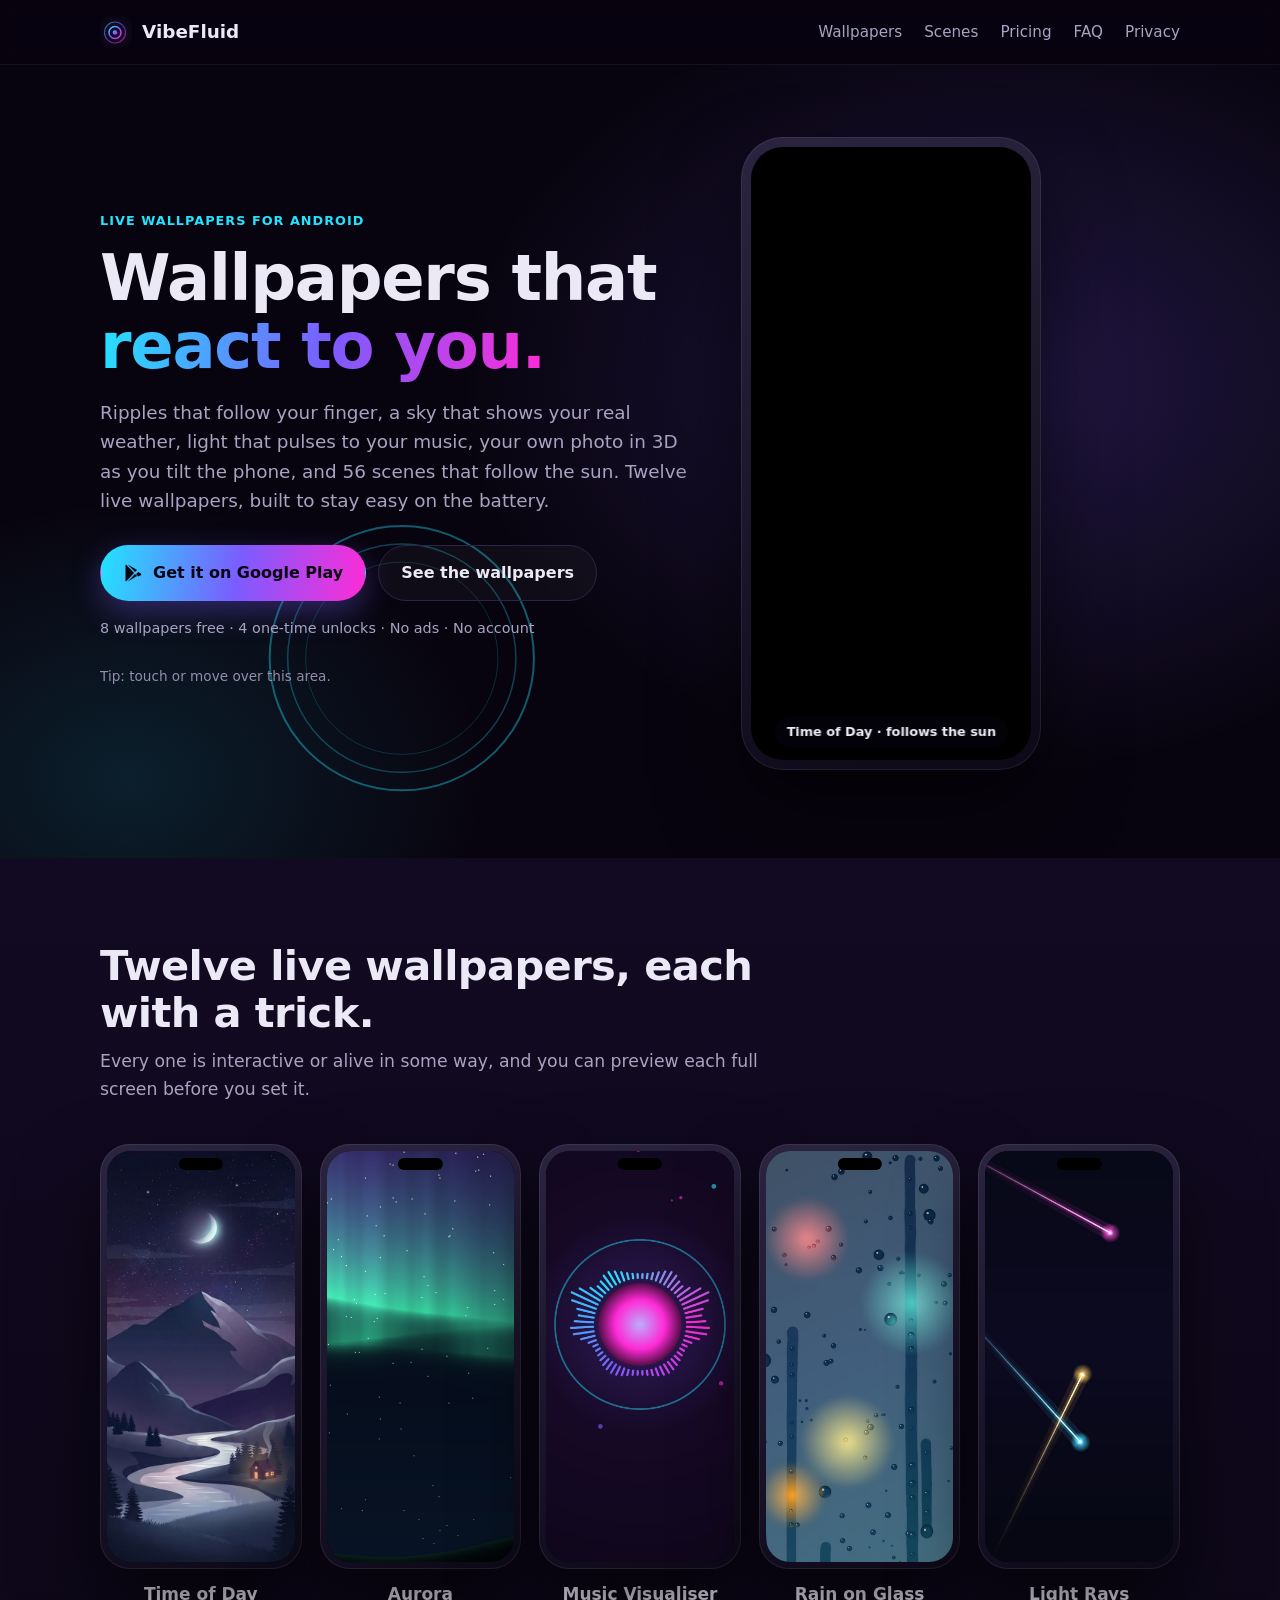
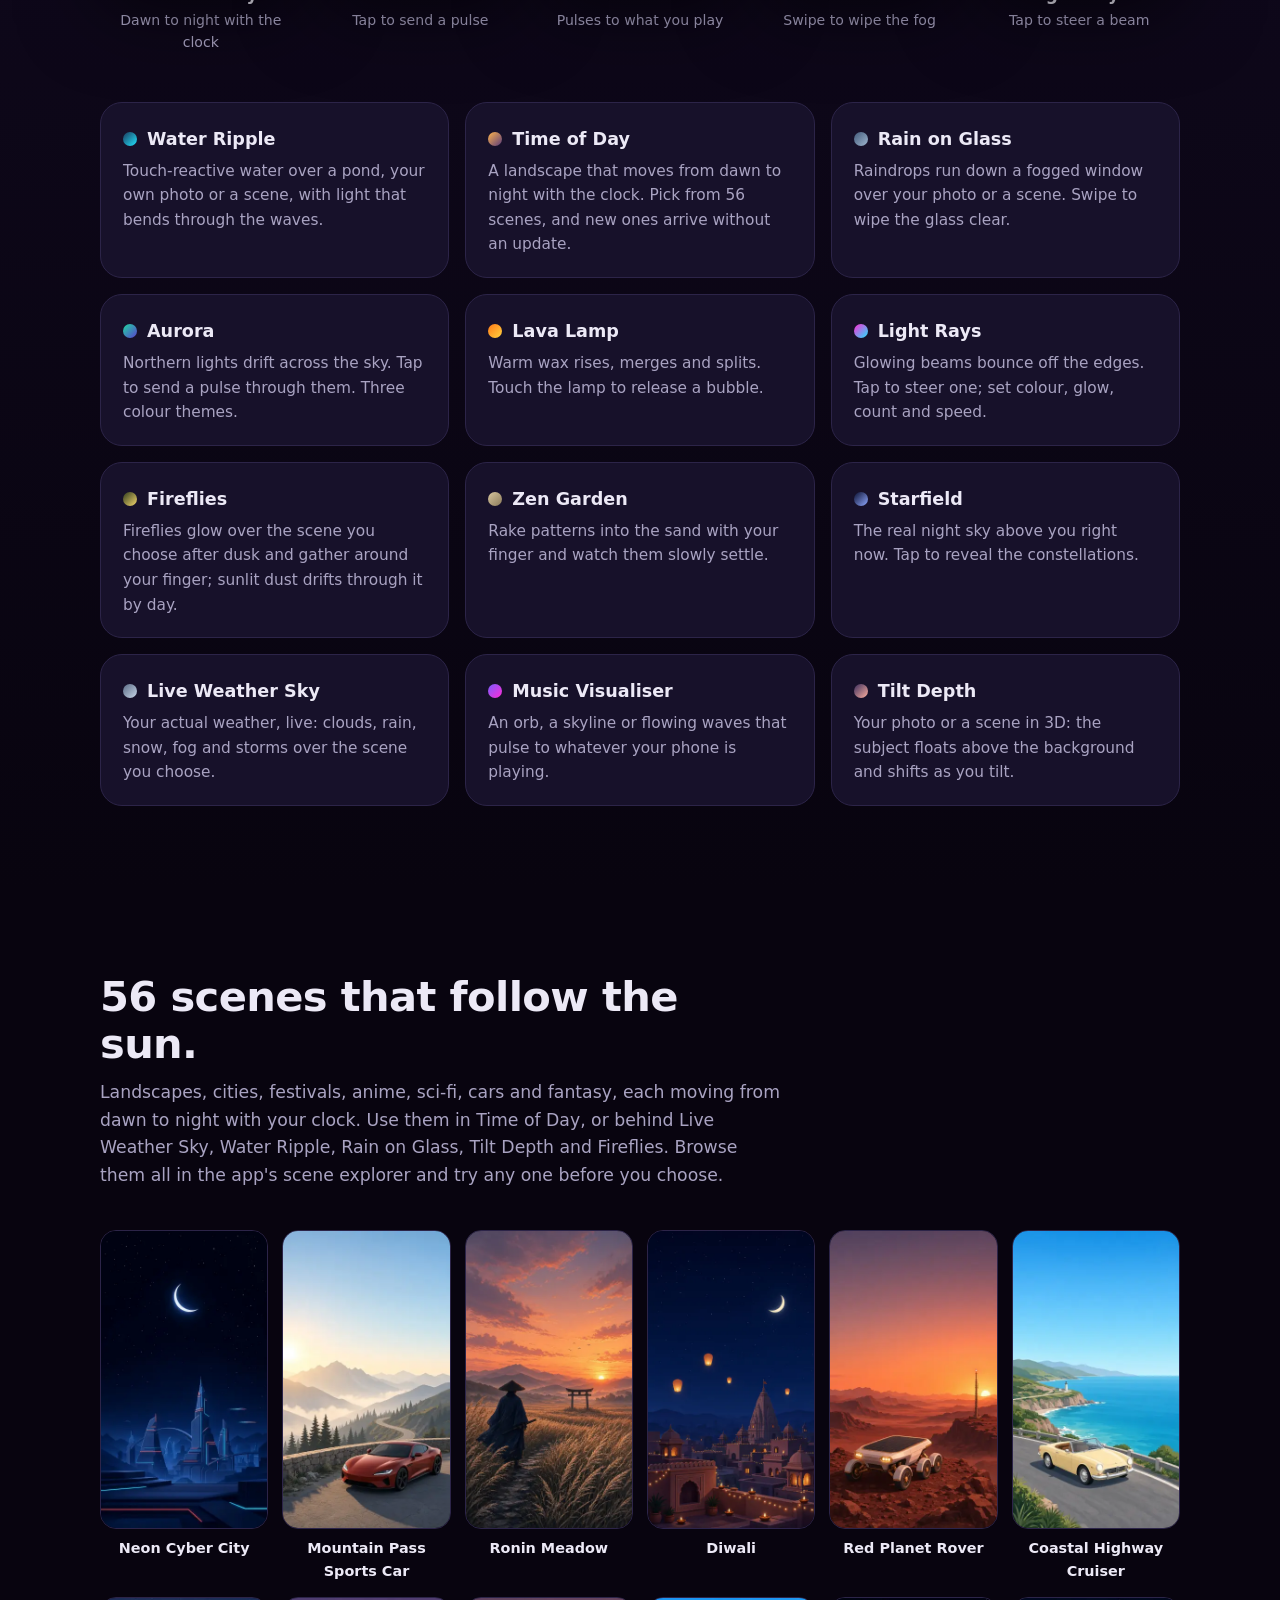
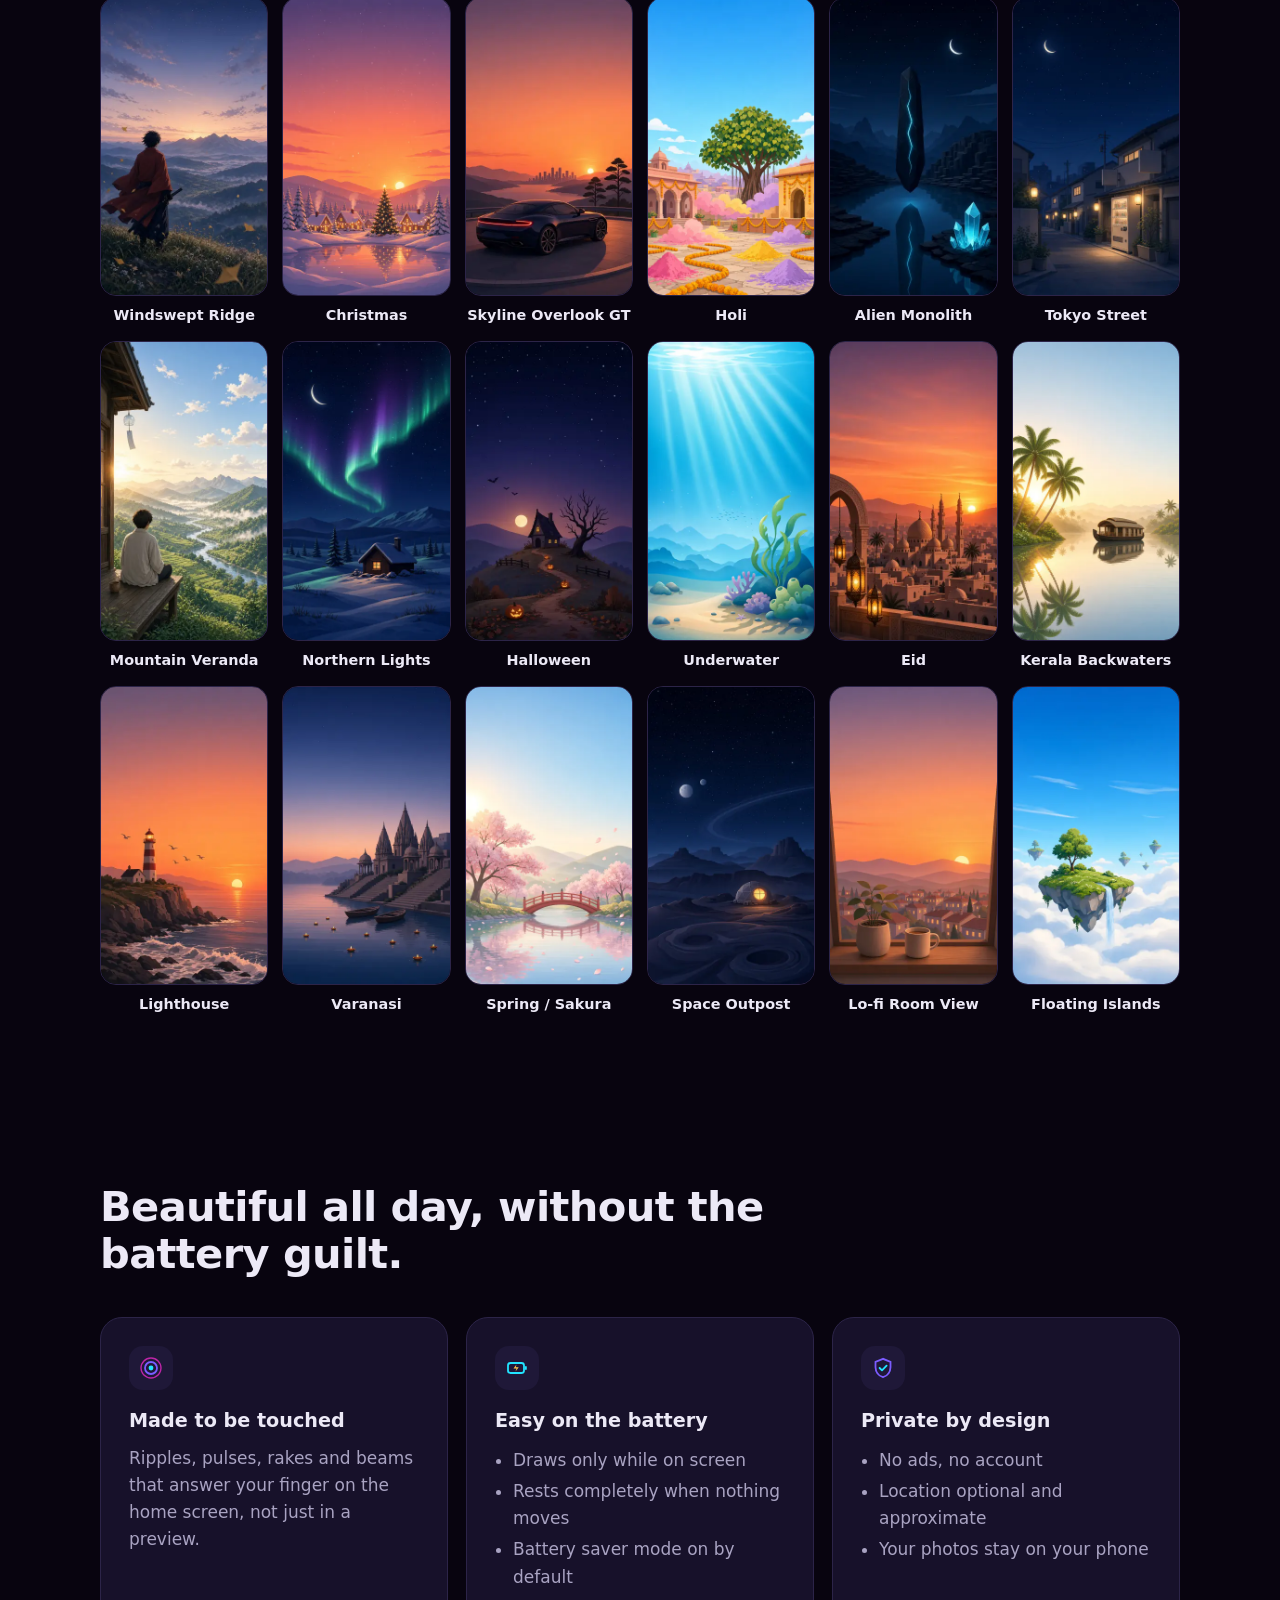
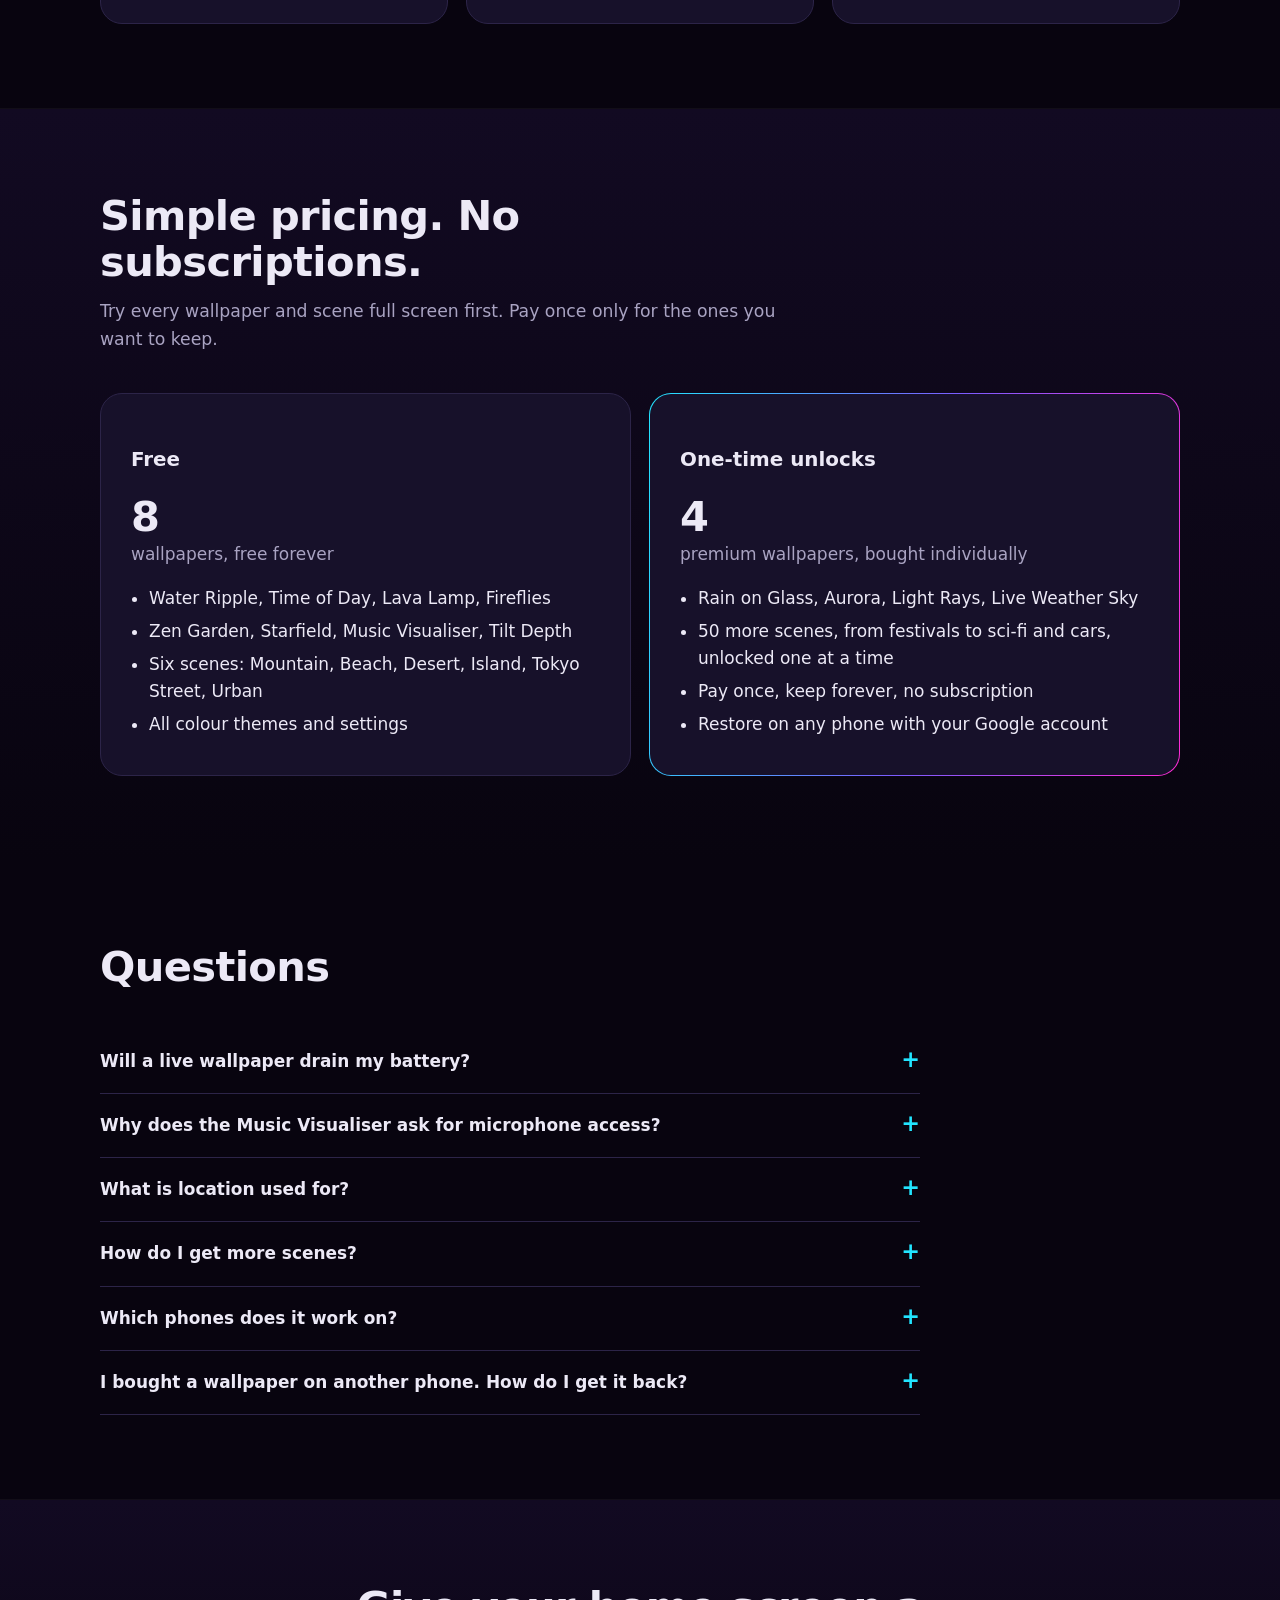
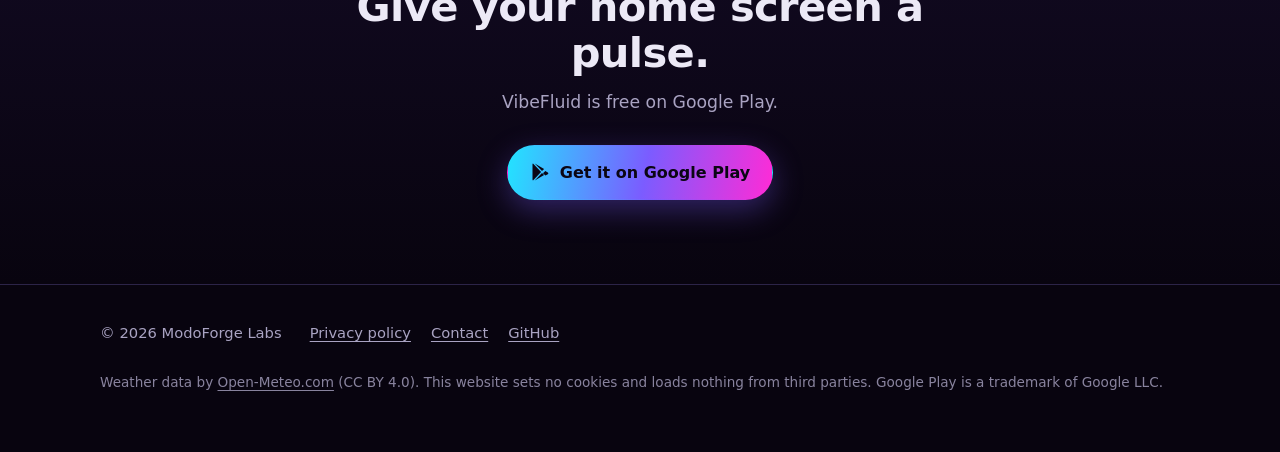
==== commit bbcb0167: "Show 56 scenes and the wallpapers that use them The scene count is now 56 (6 free, 50 to unlock) acr" ====
--- a/index.html
+++ b/index.html
@@ -4,7 +4,7 @@
   <meta charset="utf-8">
   <meta name="viewport" content="width=device-width, initial-scale=1">
   <title>VibeFluid – Live wallpapers for Android that react to you</title>
-  <meta name="description" content="Twelve interactive live wallpapers for Android: touch-reactive water, real weather, a music visualizer, 3D photo depth and 40 Time of Day scenes that follow the sun. Battery friendly, no ads, no account.">
+  <meta name="description" content="Twelve interactive live wallpapers for Android: touch-reactive water, real weather, a music visualizer, 3D photo depth and 56 scenes that follow the sun. Battery friendly, no ads, no account.">
   <meta name="theme-color" content="#08040f">
   <link rel="canonical" href="https://modoforgelabs.github.io/vibefluid/">
   <link rel="icon" href="assets/favicon.svg" type="image/svg+xml">
@@ -12,7 +12,7 @@
   <meta property="og:type" content="website">
   <meta property="og:site_name" content="VibeFluid">
   <meta property="og:title" content="VibeFluid – Live wallpapers that react to you">
-  <meta property="og:description" content="Touch-reactive water, real weather, a music visualizer, 3D photo depth and 40 scenes that follow the sun. 12 live wallpapers for Android, no ads.">
+  <meta property="og:description" content="Touch-reactive water, real weather, a music visualizer, 3D photo depth and 56 scenes that follow the sun. 12 live wallpapers for Android, no ads.">
   <meta property="og:url" content="https://modoforgelabs.github.io/vibefluid/">
   <meta property="og:image" content="https://modoforgelabs.github.io/vibefluid/assets/img/og-image.jpg">
   <meta property="og:image:width" content="1200">
@@ -26,7 +26,7 @@
     "name": "VibeFluid",
     "operatingSystem": "Android 8.0+",
     "applicationCategory": "LifestyleApplication",
-    "description": "Interactive live wallpapers for Android: touch-reactive water, real weather, a music visualizer, 3D photo depth and 40 Time of Day scenes.",
+    "description": "Interactive live wallpapers for Android: touch-reactive water, real weather, a music visualizer, 3D photo depth and 56 scenes that follow the sun.",
     "url": "https://modoforgelabs.github.io/vibefluid/",
     "downloadUrl": "https://play.google.com/store/apps/details?id=com.modoforge.vibefluid",
     "offers": { "@type": "Offer", "price": "0", "priceCurrency": "USD" },
@@ -64,7 +64,7 @@
           <h1 id="hero-title">Wallpapers that <span class="grad">react to you.</span></h1>
           <p class="lede">
             Ripples that follow your finger, a sky that shows your real weather, light that pulses to
-            your music, your own photo in 3D as you tilt the phone, and 40 scenes that follow the sun.
+            your music, your own photo in 3D as you tilt the phone, and 56 scenes that follow the sun.
             Twelve live wallpapers, built to stay easy on the battery.
           </p>
           <div class="cta">
@@ -124,15 +124,15 @@
         <div class="list" style="margin-top: 48px">
           <article class="item">
             <h3><span class="swatch" style="background: linear-gradient(135deg,#1a3a5c,#22e4ff)"></span>Water Ripple</h3>
-            <p>Touch-reactive water over a pond or your own photo, with light that bends through the waves.</p>
+            <p>Touch-reactive water over a pond, your own photo or a scene, with light that bends through the waves.</p>
           </article>
           <article class="item">
             <h3><span class="swatch" style="background: linear-gradient(135deg,#ffb44d,#5a3b7a)"></span>Time of Day</h3>
-            <p>A landscape that moves from dawn to night with the clock. Pick from 40 scenes, and new ones arrive without an update.</p>
+            <p>A landscape that moves from dawn to night with the clock. Pick from 56 scenes, and new ones arrive without an update.</p>
           </article>
           <article class="item">
             <h3><span class="swatch" style="background: linear-gradient(135deg,#425a7a,#9fb6cf)"></span>Rain on Glass</h3>
-            <p>Raindrops run down a fogged window over your photo. Swipe to wipe the glass clear.</p>
+            <p>Raindrops run down a fogged window over your photo or a scene. Swipe to wipe the glass clear.</p>
           </article>
           <article class="item">
             <h3><span class="swatch" style="background: linear-gradient(135deg,#1fd8a0,#5a3fd0)"></span>Aurora</h3>
@@ -148,7 +148,7 @@
           </article>
           <article class="item">
             <h3><span class="swatch" style="background: linear-gradient(135deg,#2f3b1c,#f5d76e)"></span>Fireflies</h3>
-            <p>Fireflies gather around your finger after dusk; sunlit dust drifts through the day.</p>
+            <p>Fireflies glow over the scene you choose after dusk and gather around your finger; sunlit dust drifts through it by day.</p>
           </article>
           <article class="item">
             <h3><span class="swatch" style="background: linear-gradient(135deg,#d9c79e,#8a7a5a)"></span>Zen Garden</h3>
@@ -160,7 +160,7 @@
           </article>
           <article class="item">
             <h3><span class="swatch" style="background: linear-gradient(135deg,#5a6b85,#c8d6e8)"></span>Live Weather Sky</h3>
-            <p>Your actual weather, live: clouds, rain, snow, fog and storms over the valley.</p>
+            <p>Your actual weather, live: clouds, rain, snow, fog and storms over the scene you choose.</p>
           </article>
           <article class="item">
             <h3><span class="swatch" style="background: linear-gradient(135deg,#7b5cff,#ff2bd6)"></span>Music Visualiser</h3>
@@ -168,7 +168,7 @@
           </article>
           <article class="item">
             <h3><span class="swatch" style="background: linear-gradient(135deg,#3a2d5c,#ffb0a0)"></span>Tilt Depth</h3>
-            <p>Your photo in 3D: the subject floats above the background and shifts as you tilt.</p>
+            <p>Your photo or a scene in 3D: the subject floats above the background and shifts as you tilt.</p>
           </article>
         </div>
       </div>
@@ -177,17 +177,29 @@
     <section id="scenes" aria-labelledby="scenes-title">
       <div class="wrap">
         <div class="section-head">
-          <h2 id="scenes-title">40 scenes that follow the sun.</h2>
-          <p>Beaches, cities, mountains and festivals for Time of Day, each moving from dawn to night with your clock. Browse them all in the app's scene explorer and try any one before you choose.</p>
+          <h2 id="scenes-title">56 scenes that follow the sun.</h2>
+          <p>Landscapes, cities, festivals, anime, sci-fi, cars and fantasy, each moving from dawn to night with your clock. Use them in Time of Day, or behind Live Weather Sky, Water Ripple, Rain on Glass, Tilt Depth and Fireflies. Browse them all in the app's scene explorer and try any one before you choose.</p>
         </div>
         <div class="scenes">
+          <figure><img src="assets/img/scenes/cyber_skyline.webp" alt="Neon Cyber City scene" loading="lazy" width="360" height="640"><figcaption>Neon Cyber City</figcaption></figure>
+          <figure><img src="assets/img/scenes/mountain_pass_coupe.webp" alt="Mountain Pass Sports Car scene" loading="lazy" width="360" height="640"><figcaption>Mountain Pass Sports Car</figcaption></figure>
+          <figure><img src="assets/img/scenes/ronin_meadow.webp" alt="Ronin Meadow scene" loading="lazy" width="360" height="640"><figcaption>Ronin Meadow</figcaption></figure>
+          <figure><img src="assets/img/scenes/diwali.webp" alt="Diwali scene" loading="lazy" width="360" height="640"><figcaption>Diwali</figcaption></figure>
+          <figure><img src="assets/img/scenes/mars_rover_canyon.webp" alt="Red Planet Rover scene" loading="lazy" width="360" height="640"><figcaption>Red Planet Rover</figcaption></figure>
+          <figure><img src="assets/img/scenes/coastal_convertible.webp" alt="Coastal Highway Cruiser scene" loading="lazy" width="360" height="640"><figcaption>Coastal Highway Cruiser</figcaption></figure>
+          <figure><img src="assets/img/scenes/windswept_ridge.webp" alt="Windswept Ridge scene" loading="lazy" width="360" height="640"><figcaption>Windswept Ridge</figcaption></figure>
           <figure><img src="assets/img/scenes/christmas.webp" alt="Christmas scene" loading="lazy" width="360" height="640"><figcaption>Christmas</figcaption></figure>
-          <figure><img src="assets/img/scenes/diwali.webp" alt="Diwali scene" loading="lazy" width="360" height="640"><figcaption>Diwali</figcaption></figure>
+          <figure><img src="assets/img/scenes/city_overlook_gt.webp" alt="Skyline Overlook GT scene" loading="lazy" width="360" height="640"><figcaption>Skyline Overlook GT</figcaption></figure>
           <figure><img src="assets/img/scenes/holi.webp" alt="Holi scene" loading="lazy" width="360" height="640"><figcaption>Holi</figcaption></figure>
+          <figure><img src="assets/img/scenes/alien_monolith_oasis.webp" alt="Alien Monolith scene" loading="lazy" width="360" height="640"><figcaption>Alien Monolith</figcaption></figure>
           <figure><img src="assets/img/scenes/tokyo_street.webp" alt="Tokyo Street scene" loading="lazy" width="360" height="640"><figcaption>Tokyo Street</figcaption></figure>
+          <figure><img src="assets/img/scenes/mountain_veranda.webp" alt="Mountain Veranda scene" loading="lazy" width="360" height="640"><figcaption>Mountain Veranda</figcaption></figure>
           <figure><img src="assets/img/scenes/northern_lights.webp" alt="Northern Lights scene" loading="lazy" width="360" height="640"><figcaption>Northern Lights</figcaption></figure>
+          <figure><img src="assets/img/scenes/halloween.webp" alt="Halloween scene" loading="lazy" width="360" height="640"><figcaption>Halloween</figcaption></figure>
           <figure><img src="assets/img/scenes/underwater.webp" alt="Underwater scene" loading="lazy" width="360" height="640"><figcaption>Underwater</figcaption></figure>
+          <figure><img src="assets/img/scenes/eid.webp" alt="Eid scene" loading="lazy" width="360" height="640"><figcaption>Eid</figcaption></figure>
           <figure><img src="assets/img/scenes/kerala_backwaters.webp" alt="Kerala Backwaters scene" loading="lazy" width="360" height="640"><figcaption>Kerala Backwaters</figcaption></figure>
+          <figure><img src="assets/img/scenes/lighthouse.webp" alt="Lighthouse scene" loading="lazy" width="360" height="640"><figcaption>Lighthouse</figcaption></figure>
           <figure><img src="assets/img/scenes/varanasi.webp" alt="Varanasi scene" loading="lazy" width="360" height="640"><figcaption>Varanasi</figcaption></figure>
           <figure><img src="assets/img/scenes/spring_sakura.webp" alt="Spring / Sakura scene" loading="lazy" width="360" height="640"><figcaption>Spring / Sakura</figcaption></figure>
           <figure><img src="assets/img/scenes/space_outpost.webp" alt="Space Outpost scene" loading="lazy" width="360" height="640"><figcaption>Space Outpost</figcaption></figure>
@@ -244,7 +256,7 @@
             <ul>
               <li>Water Ripple, Time of Day, Lava Lamp, Fireflies</li>
               <li>Zen Garden, Starfield, Music Visualiser, Tilt Depth</li>
-              <li>Six Time of Day scenes: Mountain, Beach, Desert, Island, Tokyo Street, Urban</li>
+              <li>Six scenes: Mountain, Beach, Desert, Island, Tokyo Street, Urban</li>
               <li>All colour themes and settings</li>
             </ul>
           </article>
@@ -254,7 +266,7 @@
             <p class="sub">premium wallpapers, bought individually</p>
             <ul>
               <li>Rain on Glass, Aurora, Light Rays, Live Weather Sky</li>
-              <li>More Time of Day scenes, festive ones included, unlocked one at a time</li>
+              <li>50 more scenes, from festivals to sci-fi and cars, unlocked one at a time</li>
               <li>Pay once, keep forever, no subscription</li>
               <li>Restore on any phone with your Google account</li>
             </ul>
@@ -282,8 +294,8 @@
             <p>Only Starfield and Live Weather Sky use it, to draw your sky and fetch your weather. It is optional, rounded to about 11 km and kept on your phone; without it the app uses your time zone. You can delete it any time in Settings.</p>
           </details>
           <details>
-            <summary>How do I get more scenes for Time of Day?</summary>
-            <p>Tap Explore scenes on the Time of Day card, or the last tile in its row of scenes. Pick any scene to try it on the card; it downloads once and then works offline. New scenes, including festive ones, appear there without an app update.</p>
+            <summary>How do I get more scenes?</summary>
+            <p>Tap Explore scenes on the Time of Day card, or the scene button on Live Weather Sky, Water Ripple, Rain on Glass, Tilt Depth or Fireflies. Pick any scene to try it on the card; it downloads once and then works offline. New scenes, including festive ones, appear there without an app update.</p>
           </details>
           <details>
             <summary>Which phones does it work on?</summary>
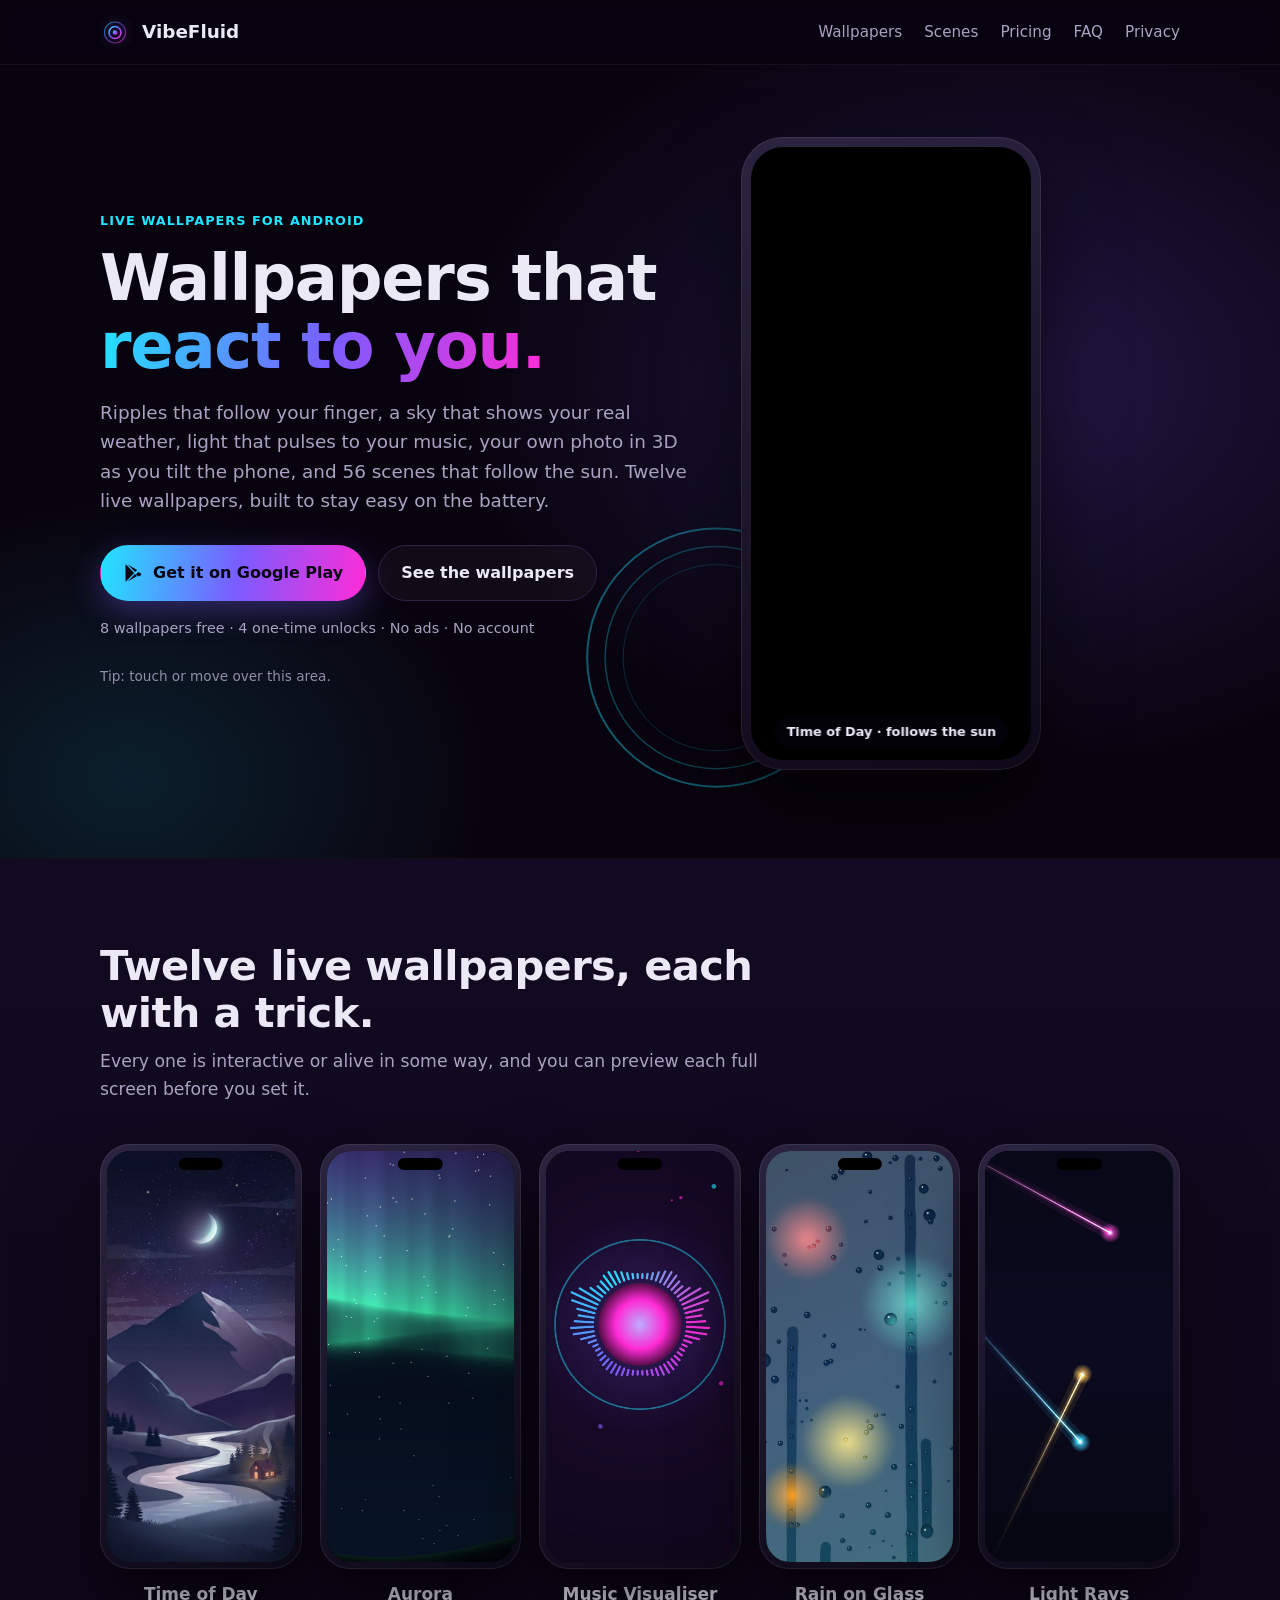
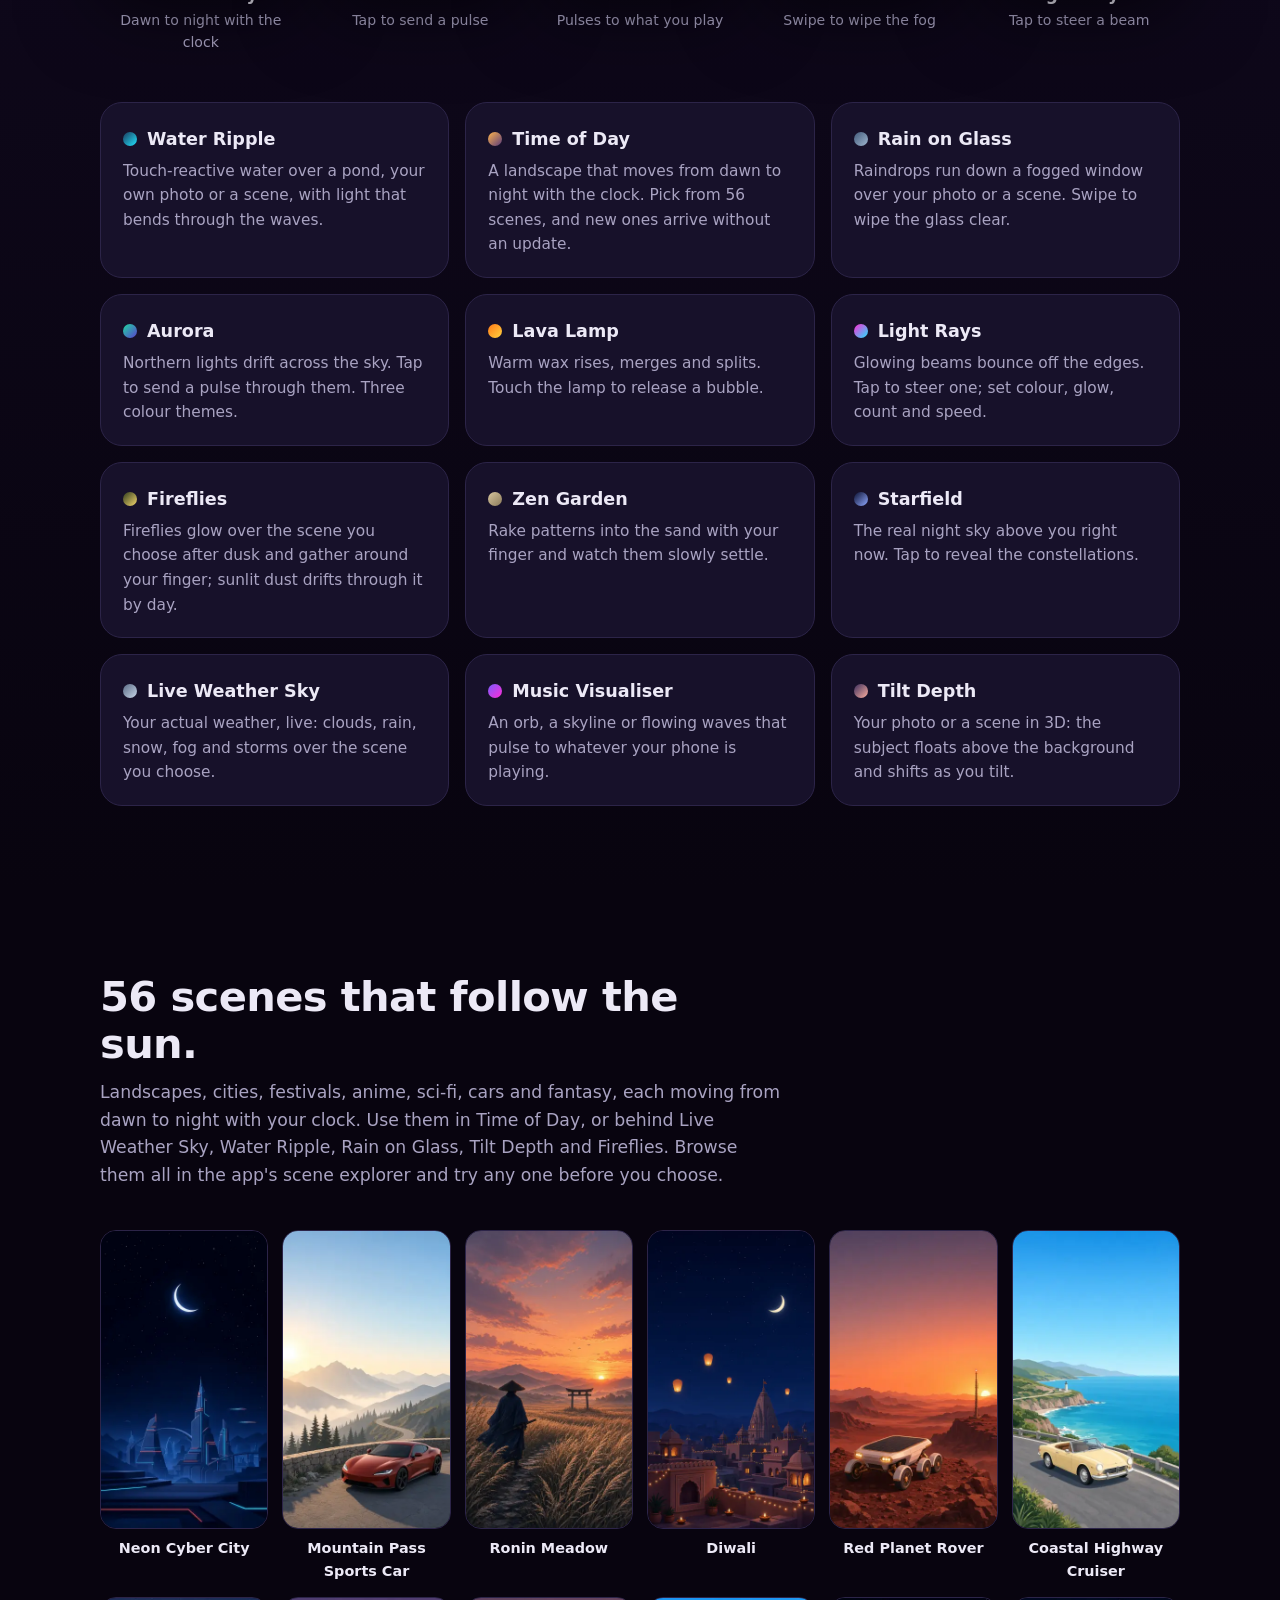
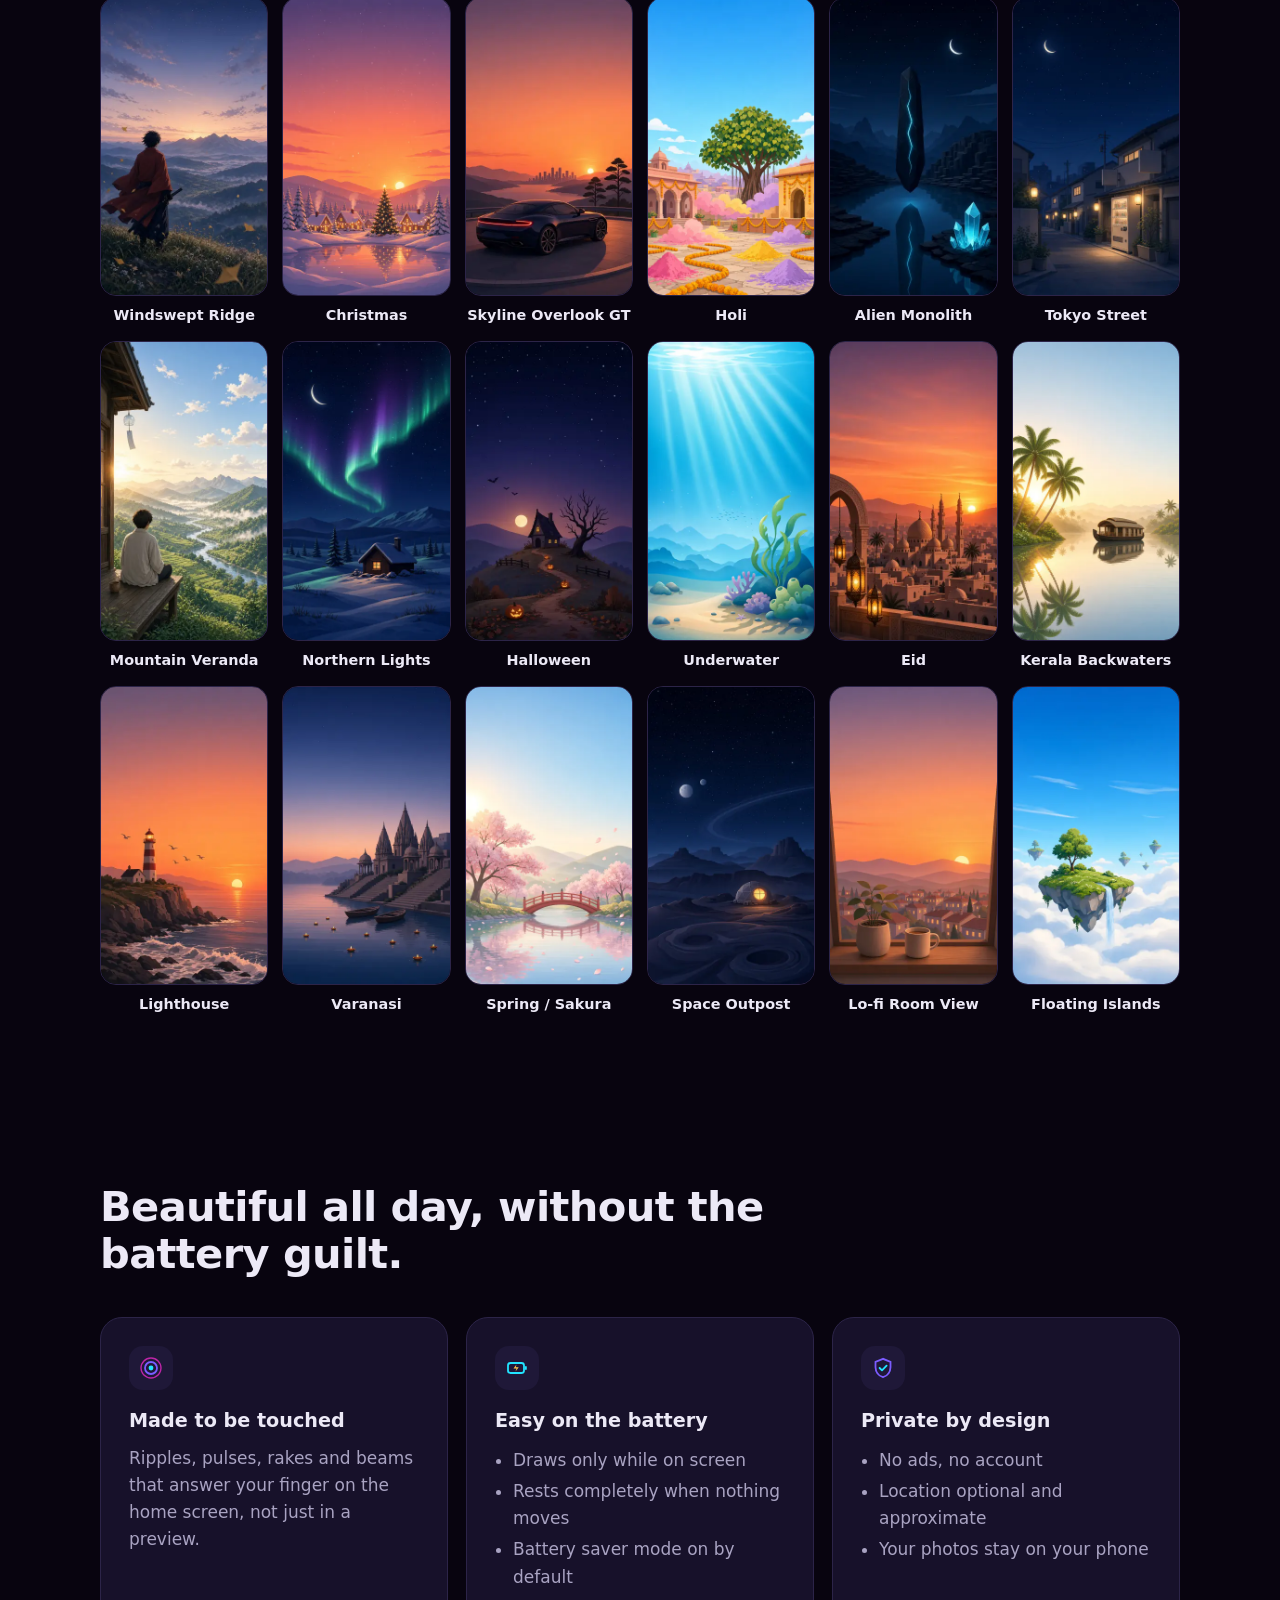
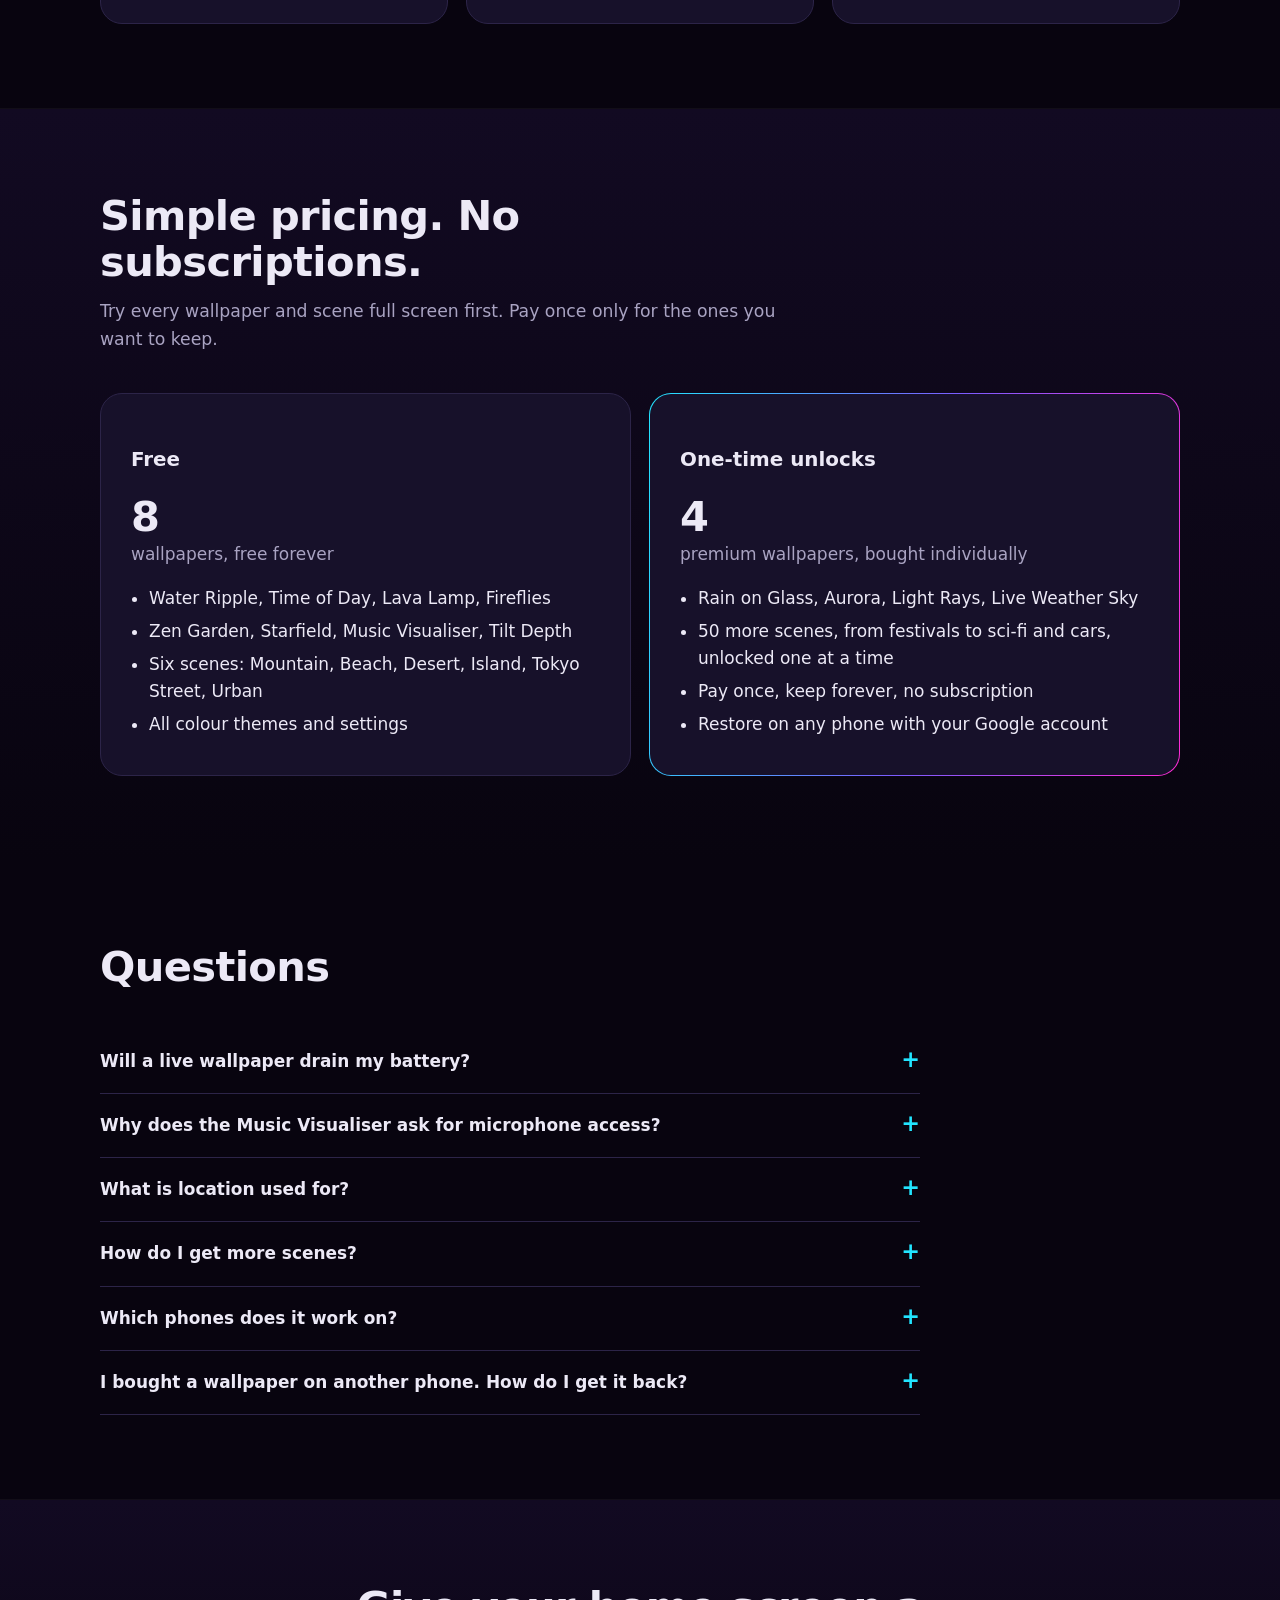
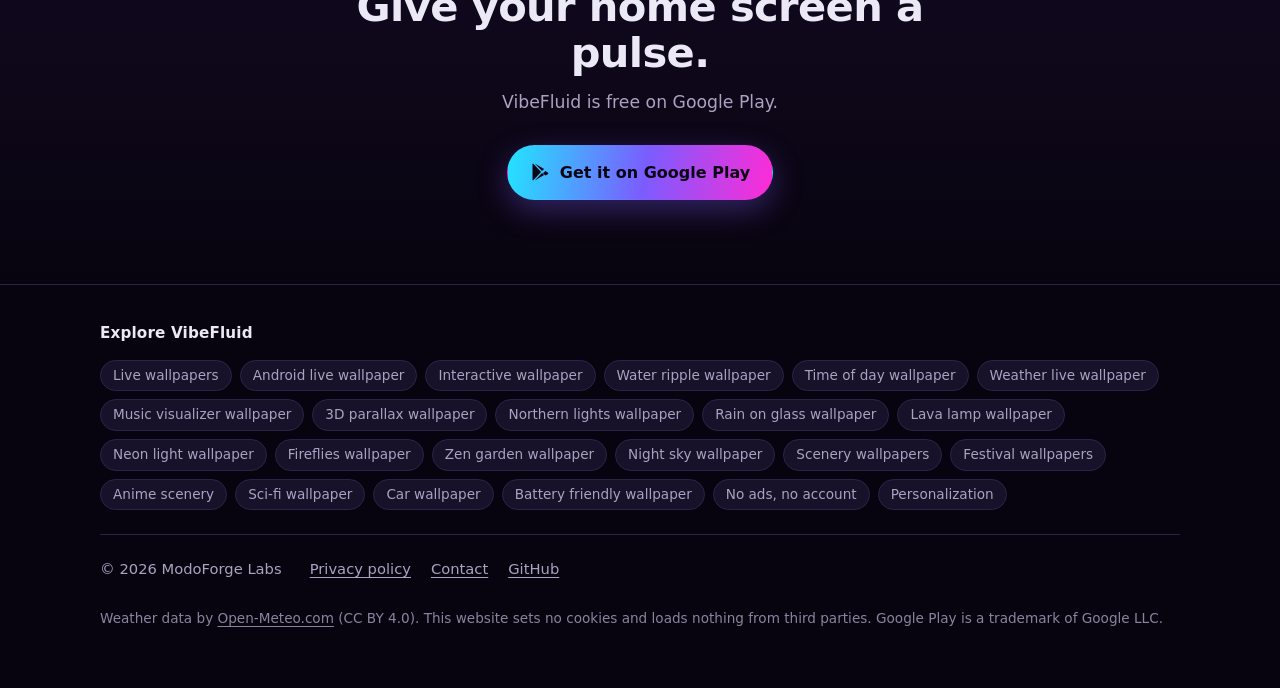
==== commit 268a9f06: "Add an Explore footer with search tags Both pages end with "Explore VibeFluid": 23 tags for the sear" ====
--- a/index.html
+++ b/index.html
@@ -30,6 +30,7 @@
     "url": "https://modoforgelabs.github.io/vibefluid/",
     "downloadUrl": "https://play.google.com/store/apps/details?id=com.modoforge.vibefluid",
     "offers": { "@type": "Offer", "price": "0", "priceCurrency": "USD" },
+    "keywords": "live wallpaper, interactive wallpaper, water ripple wallpaper, time of day wallpaper, weather live wallpaper, music visualizer wallpaper, 3D parallax wallpaper, northern lights wallpaper, scenery wallpapers, battery friendly",
     "publisher": { "@type": "Organization", "name": "ModoForge Labs" }
   }
   </script>
@@ -122,51 +123,51 @@
         </div>
 
         <div class="list" style="margin-top: 48px">
-          <article class="item">
+          <article class="item" id="water-ripple">
             <h3><span class="swatch" style="background: linear-gradient(135deg,#1a3a5c,#22e4ff)"></span>Water Ripple</h3>
             <p>Touch-reactive water over a pond, your own photo or a scene, with light that bends through the waves.</p>
           </article>
-          <article class="item">
+          <article class="item" id="time-of-day">
             <h3><span class="swatch" style="background: linear-gradient(135deg,#ffb44d,#5a3b7a)"></span>Time of Day</h3>
             <p>A landscape that moves from dawn to night with the clock. Pick from 56 scenes, and new ones arrive without an update.</p>
           </article>
-          <article class="item">
+          <article class="item" id="rain-on-glass">
             <h3><span class="swatch" style="background: linear-gradient(135deg,#425a7a,#9fb6cf)"></span>Rain on Glass</h3>
             <p>Raindrops run down a fogged window over your photo or a scene. Swipe to wipe the glass clear.</p>
           </article>
-          <article class="item">
+          <article class="item" id="aurora">
             <h3><span class="swatch" style="background: linear-gradient(135deg,#1fd8a0,#5a3fd0)"></span>Aurora</h3>
             <p>Northern lights drift across the sky. Tap to send a pulse through them. Three colour themes.</p>
           </article>
-          <article class="item">
+          <article class="item" id="lava-lamp">
             <h3><span class="swatch" style="background: linear-gradient(135deg,#ff7a18,#ffd23f)"></span>Lava Lamp</h3>
             <p>Warm wax rises, merges and splits. Touch the lamp to release a bubble.</p>
           </article>
-          <article class="item">
+          <article class="item" id="light-rays">
             <h3><span class="swatch" style="background: linear-gradient(135deg,#ff2bd6,#22e4ff)"></span>Light Rays</h3>
             <p>Glowing beams bounce off the edges. Tap to steer one; set colour, glow, count and speed.</p>
           </article>
-          <article class="item">
+          <article class="item" id="fireflies">
             <h3><span class="swatch" style="background: linear-gradient(135deg,#2f3b1c,#f5d76e)"></span>Fireflies</h3>
             <p>Fireflies glow over the scene you choose after dusk and gather around your finger; sunlit dust drifts through it by day.</p>
           </article>
-          <article class="item">
+          <article class="item" id="zen-garden">
             <h3><span class="swatch" style="background: linear-gradient(135deg,#d9c79e,#8a7a5a)"></span>Zen Garden</h3>
             <p>Rake patterns into the sand with your finger and watch them slowly settle.</p>
           </article>
-          <article class="item">
+          <article class="item" id="starfield">
             <h3><span class="swatch" style="background: linear-gradient(135deg,#0b1030,#8fa8ff)"></span>Starfield</h3>
             <p>The real night sky above you right now. Tap to reveal the constellations.</p>
           </article>
-          <article class="item">
+          <article class="item" id="live-weather-sky">
             <h3><span class="swatch" style="background: linear-gradient(135deg,#5a6b85,#c8d6e8)"></span>Live Weather Sky</h3>
             <p>Your actual weather, live: clouds, rain, snow, fog and storms over the scene you choose.</p>
           </article>
-          <article class="item">
+          <article class="item" id="music-visualiser">
             <h3><span class="swatch" style="background: linear-gradient(135deg,#7b5cff,#ff2bd6)"></span>Music Visualiser</h3>
             <p>An orb, a skyline or flowing waves that pulse to whatever your phone is playing.</p>
           </article>
-          <article class="item">
+          <article class="item" id="tilt-depth">
             <h3><span class="swatch" style="background: linear-gradient(135deg,#3a2d5c,#ffb0a0)"></span>Tilt Depth</h3>
             <p>Your photo or a scene in 3D: the subject floats above the background and shifts as you tilt.</p>
           </article>
@@ -327,6 +328,34 @@
 
   <footer class="site-footer">
     <div class="wrap">
+      <div class="footer-tags">
+        <h2 class="footer-title">Explore VibeFluid</h2>
+        <ul class="tags">
+          <li><a href="#wallpapers">Live wallpapers</a></li>
+          <li><a href="#wallpapers">Android live wallpaper</a></li>
+          <li><a href="#wallpapers">Interactive wallpaper</a></li>
+          <li><a href="#water-ripple">Water ripple wallpaper</a></li>
+          <li><a href="#time-of-day">Time of day wallpaper</a></li>
+          <li><a href="#live-weather-sky">Weather live wallpaper</a></li>
+          <li><a href="#music-visualiser">Music visualizer wallpaper</a></li>
+          <li><a href="#tilt-depth">3D parallax wallpaper</a></li>
+          <li><a href="#aurora">Northern lights wallpaper</a></li>
+          <li><a href="#rain-on-glass">Rain on glass wallpaper</a></li>
+          <li><a href="#lava-lamp">Lava lamp wallpaper</a></li>
+          <li><a href="#light-rays">Neon light wallpaper</a></li>
+          <li><a href="#fireflies">Fireflies wallpaper</a></li>
+          <li><a href="#zen-garden">Zen garden wallpaper</a></li>
+          <li><a href="#starfield">Night sky wallpaper</a></li>
+          <li><a href="#scenes">Scenery wallpapers</a></li>
+          <li><a href="#scenes">Festival wallpapers</a></li>
+          <li><a href="#scenes">Anime scenery</a></li>
+          <li><a href="#scenes">Sci-fi wallpaper</a></li>
+          <li><a href="#scenes">Car wallpaper</a></li>
+          <li><a href="#why-title">Battery friendly wallpaper</a></li>
+          <li><a href="#pricing">No ads, no account</a></li>
+          <li><a href="#wallpapers">Personalization</a></li>
+        </ul>
+      </div>
       <span>© 2026 ModoForge Labs</span>
       <nav aria-label="Footer">
         <a href="privacy/">Privacy policy</a>
--- a/assets/site.css
+++ b/assets/site.css
@@ -202,6 +202,17 @@
 .site-footer a:hover { color: var(--text); }
 .site-footer .credit { width: 100%; font-size: .85rem; opacity: .8; }
 
+/* Footer tags: each links to the part of the page about it. */
+.footer-tags { width: 100%; padding-bottom: 24px; margin-bottom: 8px; border-bottom: 1px solid var(--line); }
+.footer-title { margin: 0 0 14px; font-size: .95rem; font-weight: 600; color: var(--text); letter-spacing: .01em; }
+.tags { list-style: none; margin: 0; padding: 0; display: flex; flex-wrap: wrap; gap: 8px; }
+.tags a { display: inline-block; padding: 6px 12px; border: 1px solid var(--line); border-radius: 999px; background: var(--surface); font-size: .85rem; line-height: 1.3; color: var(--muted); text-decoration: none; transition: color .15s, border-color .15s; }
+.tags a:hover, .tags a:focus-visible { color: var(--text); border-color: var(--violet); }
+@media (max-width: 600px) { .tags { gap: 6px; } .tags a { padding: 5px 10px; font-size: .8rem; } }
+
+/* Links into the page land below the sticky header. */
+[id] { scroll-margin-top: 84px; }
+
 /* ---------- Document pages (privacy) ---------- */
 .doc { max-width: 780px; padding: 48px 20px 80px; }
 .doc h1 { font-size: clamp(2rem, 4.4vw, 2.8rem); line-height: 1.1; margin: 0 0 10px; }
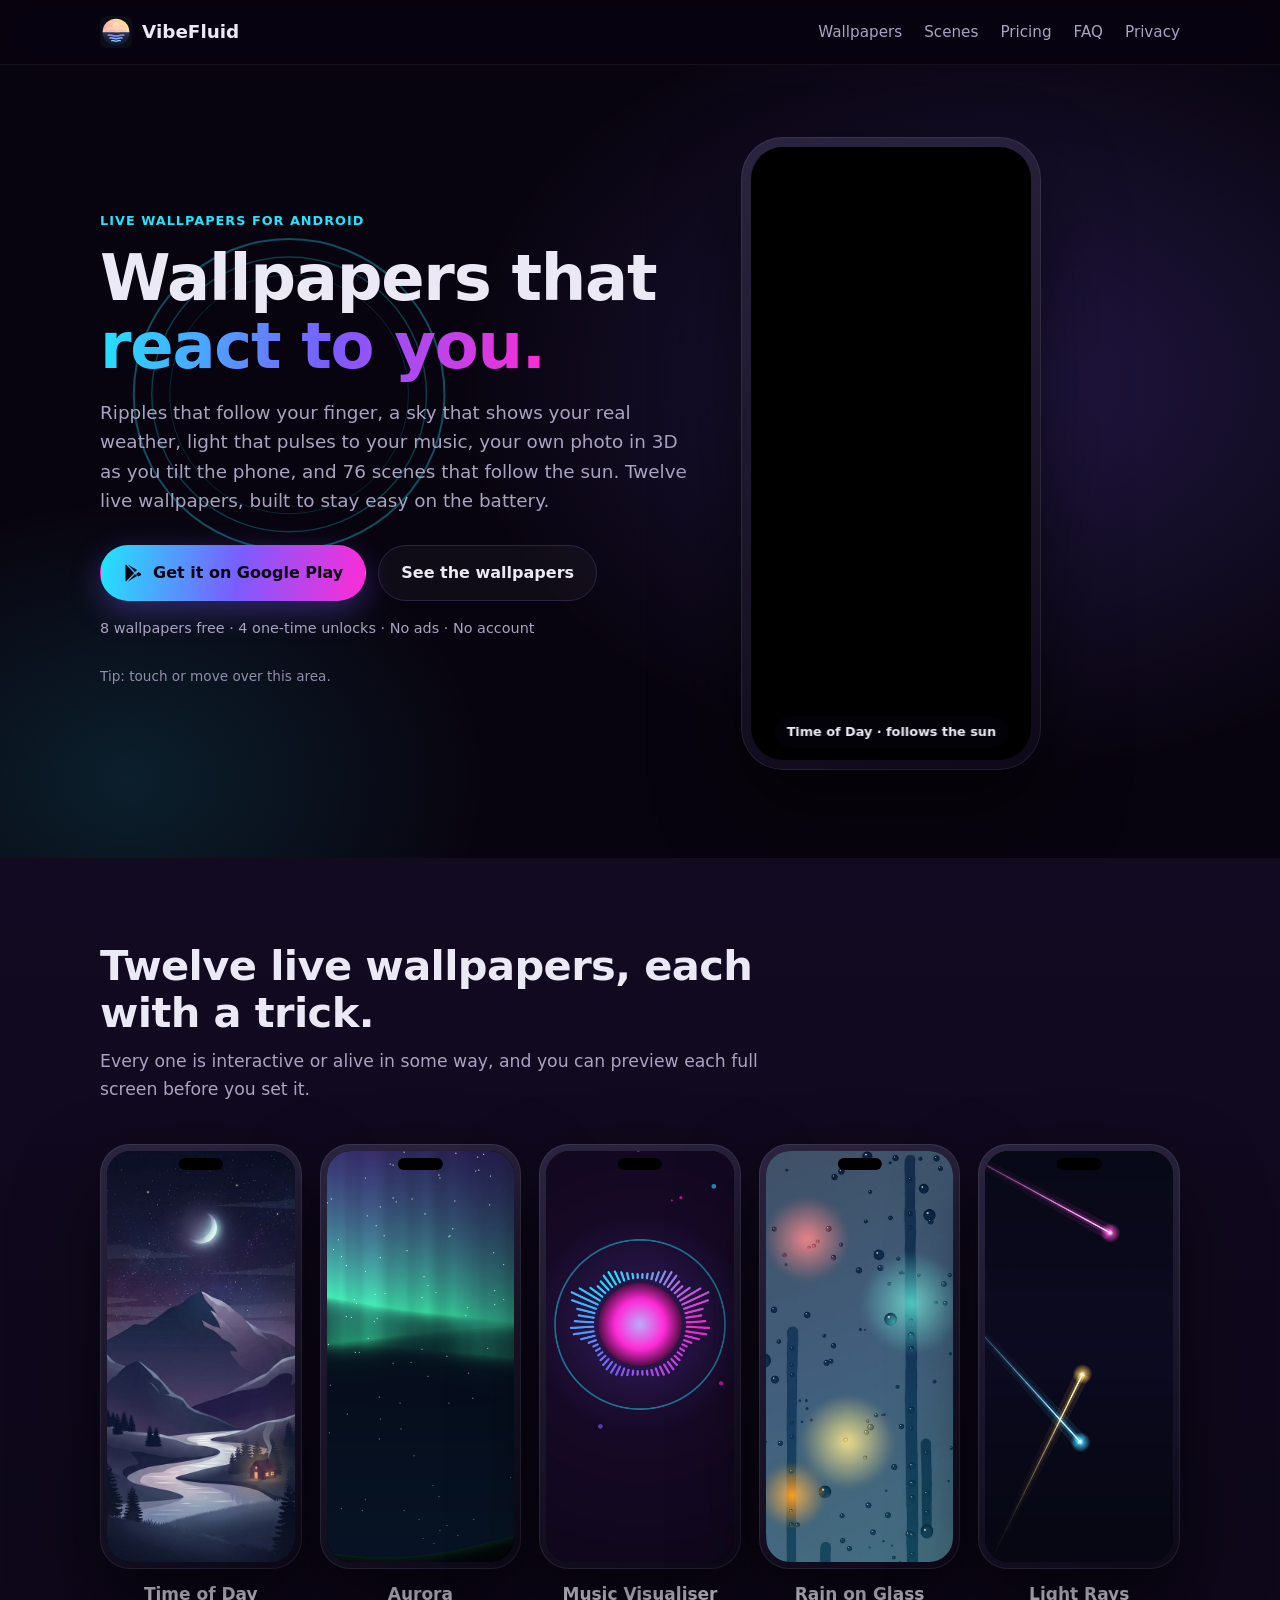
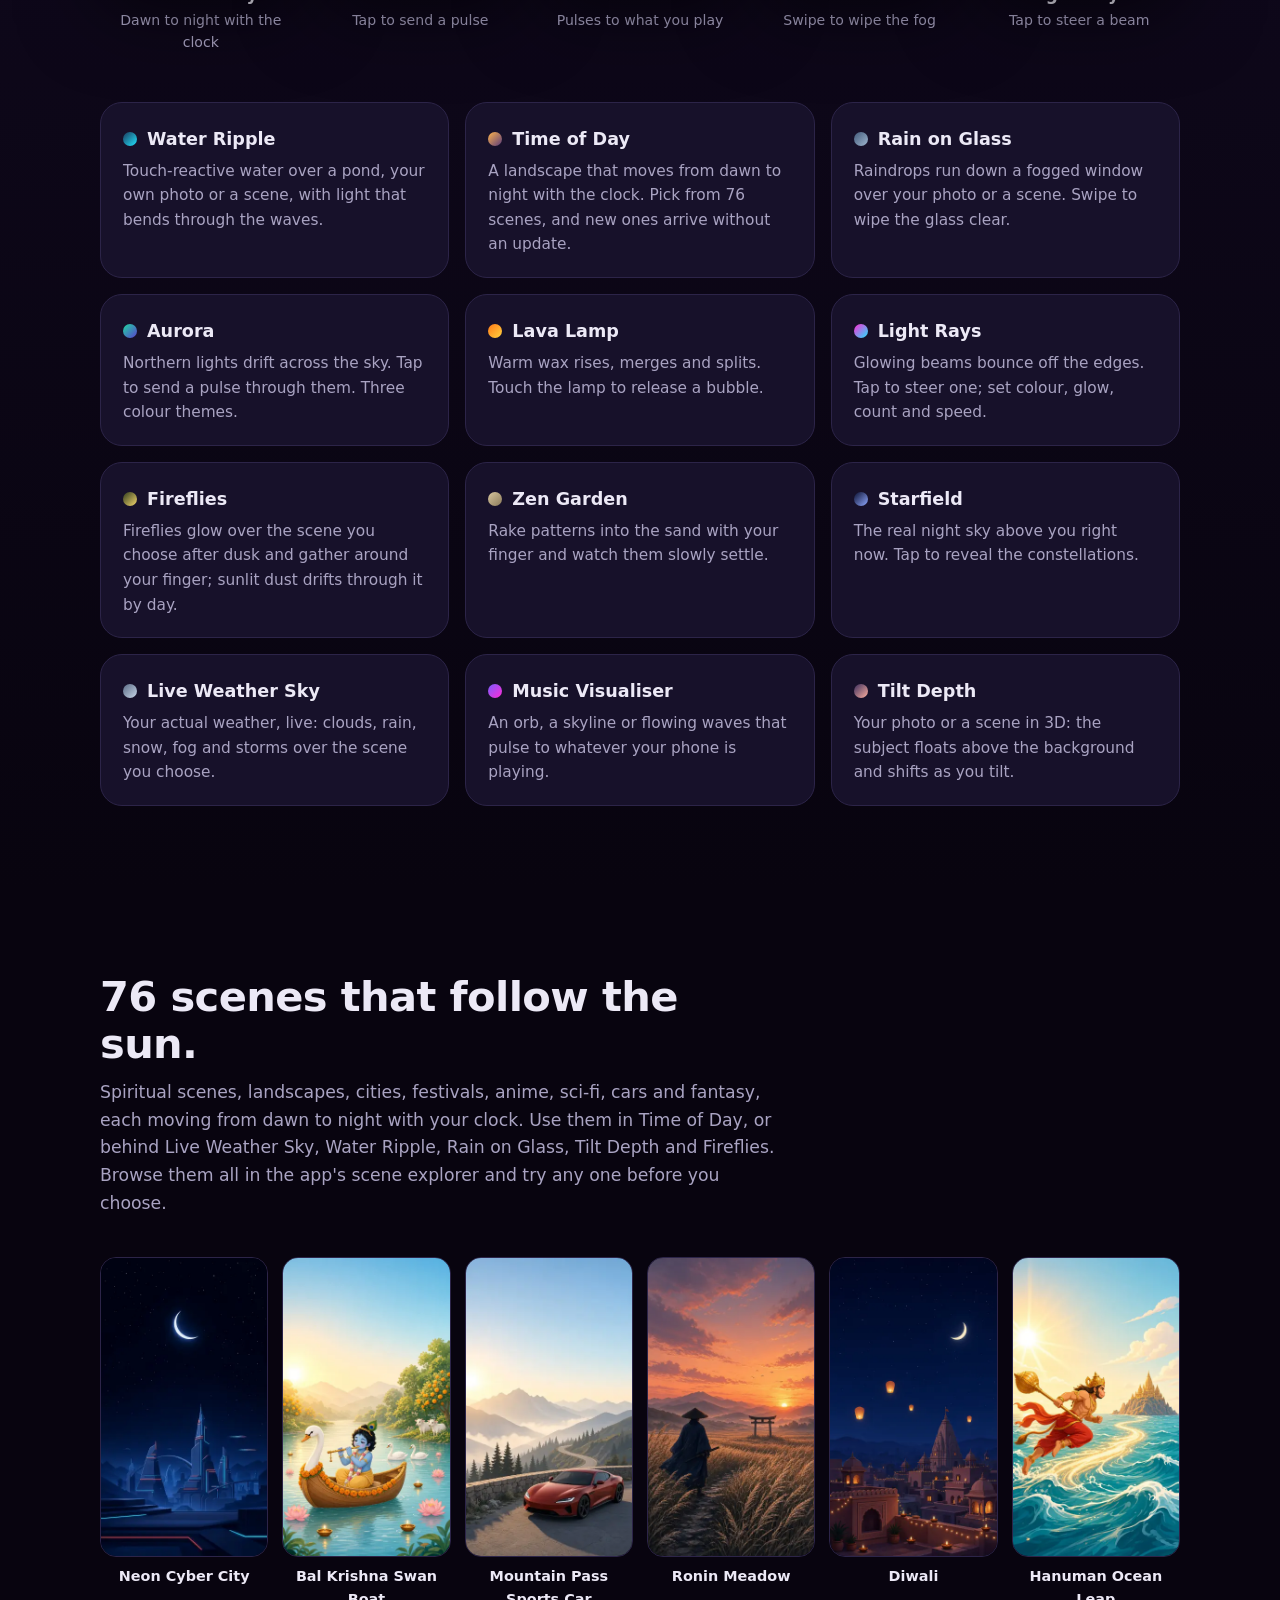
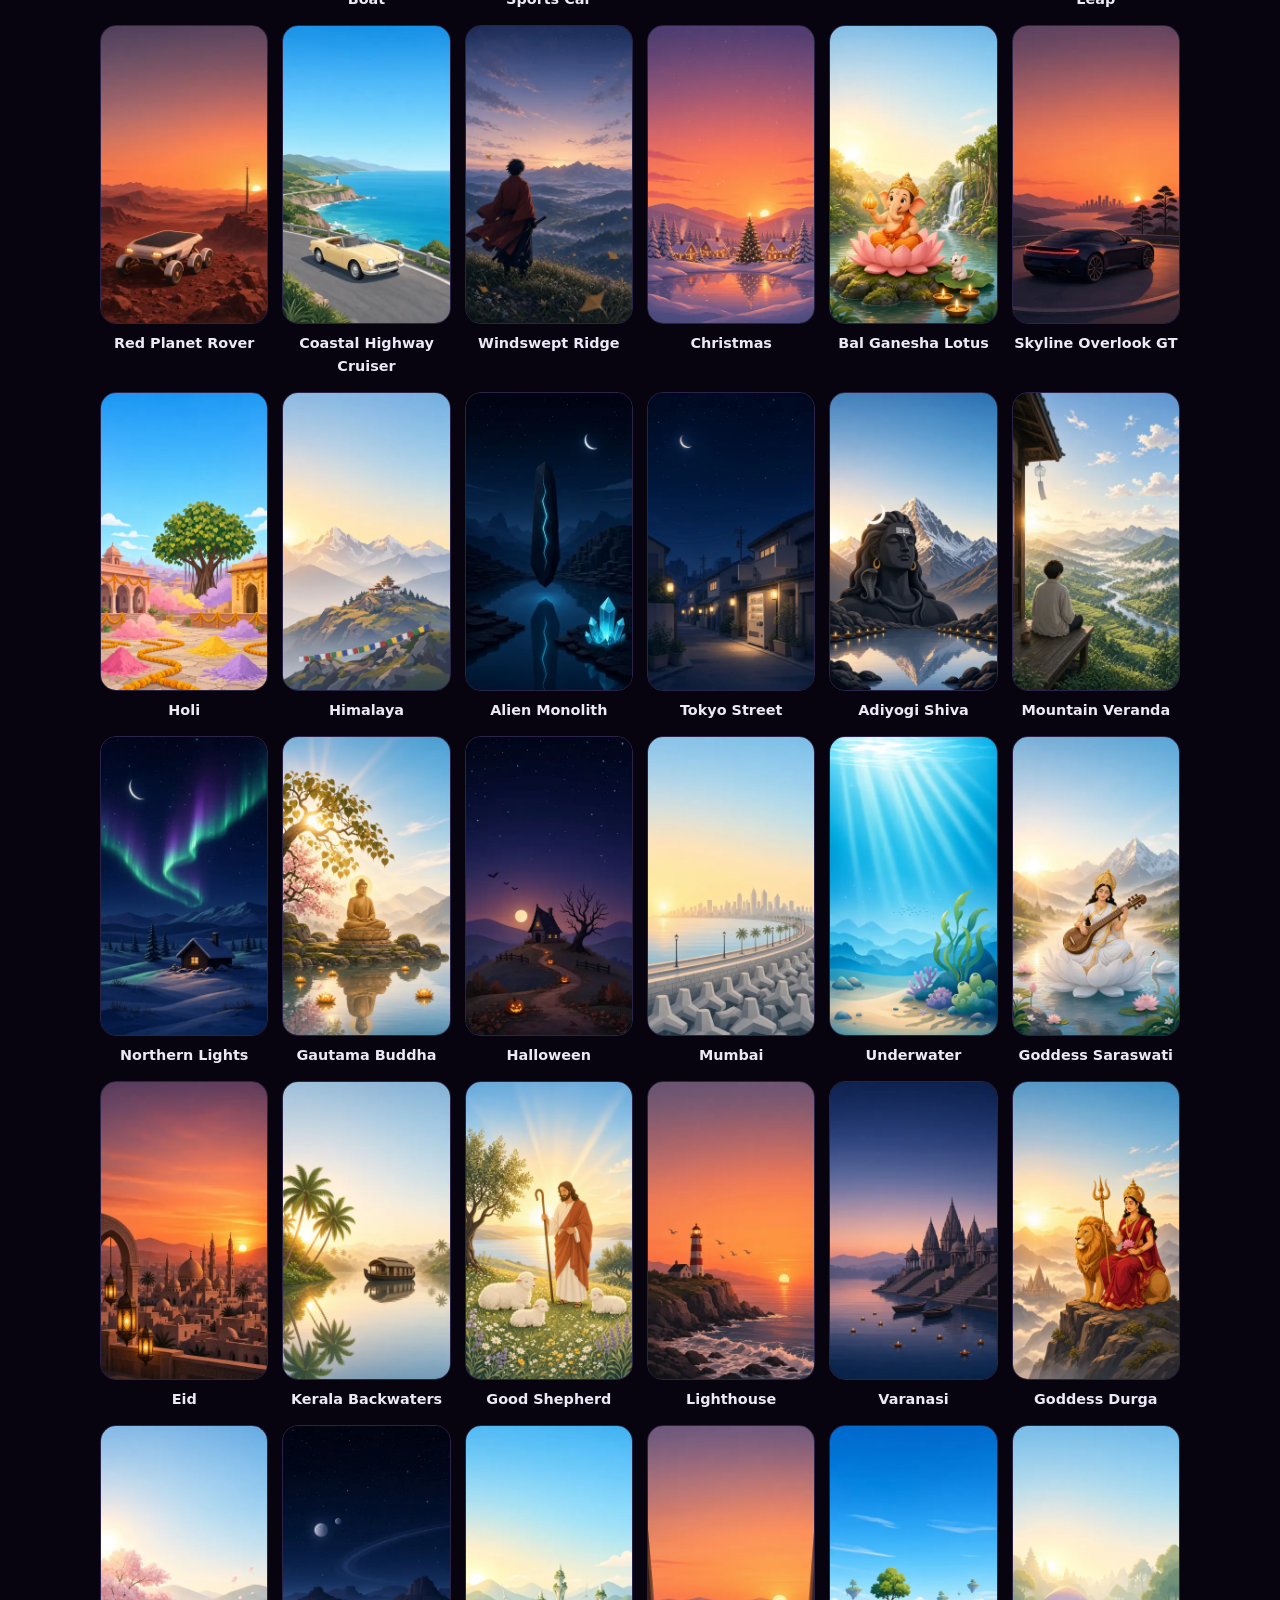
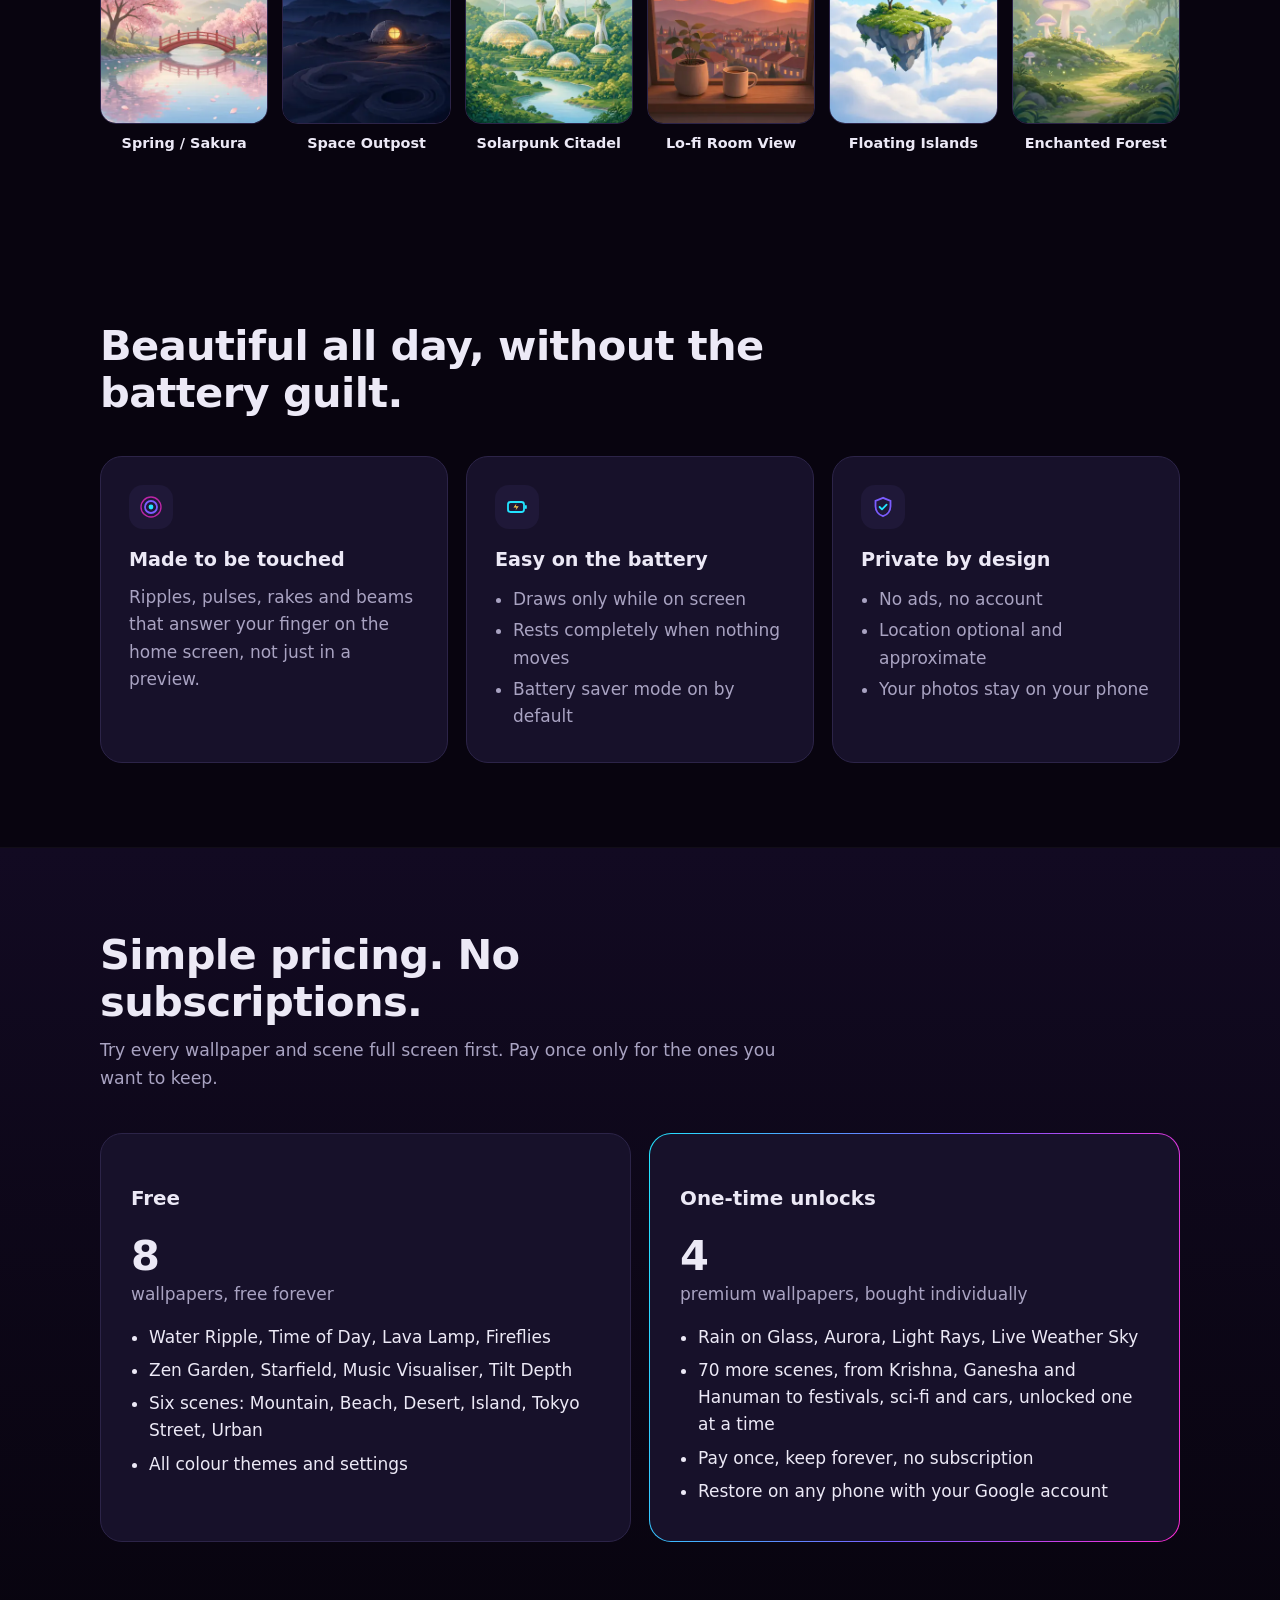
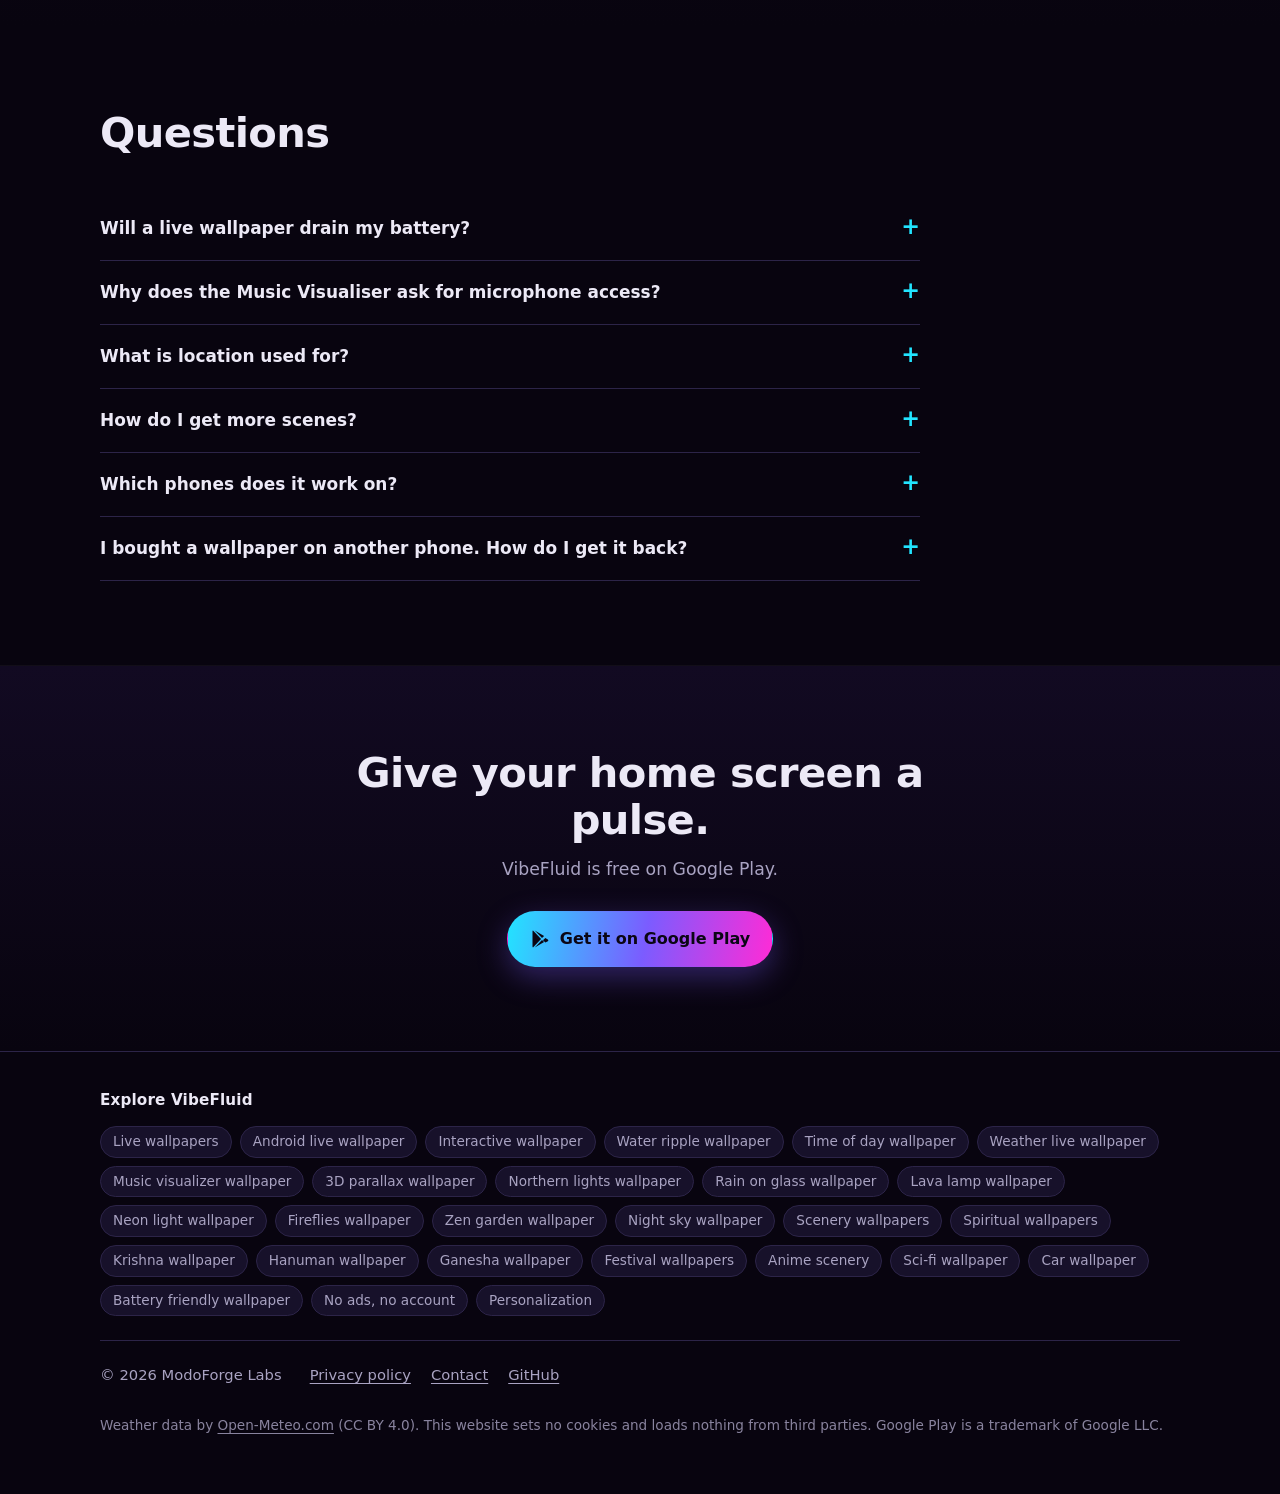
==== commit 0c96de9e: "New app icon, 76 scenes and the Spiritual collection Use the new sun-over-water launcher icon for th" ====
--- a/index.html
+++ b/index.html
@@ -4,15 +4,16 @@
   <meta charset="utf-8">
   <meta name="viewport" content="width=device-width, initial-scale=1">
   <title>VibeFluid – Live wallpapers for Android that react to you</title>
-  <meta name="description" content="Twelve interactive live wallpapers for Android: touch-reactive water, real weather, a music visualizer, 3D photo depth and 56 scenes that follow the sun. Battery friendly, no ads, no account.">
+  <meta name="description" content="Twelve interactive live wallpapers for Android: touch-reactive water, real weather, a music visualizer, 3D photo depth and 76 scenes that follow the sun. Battery friendly, no ads, no account.">
   <meta name="theme-color" content="#08040f">
   <link rel="canonical" href="https://modoforgelabs.github.io/vibefluid/">
   <link rel="icon" href="assets/favicon.svg" type="image/svg+xml">
+  <link rel="apple-touch-icon" href="assets/apple-touch-icon.png">
 
   <meta property="og:type" content="website">
   <meta property="og:site_name" content="VibeFluid">
   <meta property="og:title" content="VibeFluid – Live wallpapers that react to you">
-  <meta property="og:description" content="Touch-reactive water, real weather, a music visualizer, 3D photo depth and 56 scenes that follow the sun. 12 live wallpapers for Android, no ads.">
+  <meta property="og:description" content="Touch-reactive water, real weather, a music visualizer, 3D photo depth and 76 scenes that follow the sun. 12 live wallpapers for Android, no ads.">
   <meta property="og:url" content="https://modoforgelabs.github.io/vibefluid/">
   <meta property="og:image" content="https://modoforgelabs.github.io/vibefluid/assets/img/og-image.jpg">
   <meta property="og:image:width" content="1200">
@@ -26,11 +27,11 @@
     "name": "VibeFluid",
     "operatingSystem": "Android 8.0+",
     "applicationCategory": "LifestyleApplication",
-    "description": "Interactive live wallpapers for Android: touch-reactive water, real weather, a music visualizer, 3D photo depth and 56 scenes that follow the sun.",
+    "description": "Interactive live wallpapers for Android: touch-reactive water, real weather, a music visualizer, 3D photo depth and 76 scenes that follow the sun.",
     "url": "https://modoforgelabs.github.io/vibefluid/",
     "downloadUrl": "https://play.google.com/store/apps/details?id=com.modoforge.vibefluid",
     "offers": { "@type": "Offer", "price": "0", "priceCurrency": "USD" },
-    "keywords": "live wallpaper, interactive wallpaper, water ripple wallpaper, time of day wallpaper, weather live wallpaper, music visualizer wallpaper, 3D parallax wallpaper, northern lights wallpaper, scenery wallpapers, battery friendly",
+    "keywords": "live wallpaper, interactive wallpaper, water ripple wallpaper, time of day wallpaper, weather live wallpaper, music visualizer wallpaper, 3D parallax wallpaper, northern lights wallpaper, scenery wallpapers, spiritual wallpaper, krishna wallpaper, hanuman wallpaper, ganesha wallpaper, battery friendly",
     "publisher": { "@type": "Organization", "name": "ModoForge Labs" }
   }
   </script>
@@ -65,7 +66,7 @@
           <h1 id="hero-title">Wallpapers that <span class="grad">react to you.</span></h1>
           <p class="lede">
             Ripples that follow your finger, a sky that shows your real weather, light that pulses to
-            your music, your own photo in 3D as you tilt the phone, and 56 scenes that follow the sun.
+            your music, your own photo in 3D as you tilt the phone, and 76 scenes that follow the sun.
             Twelve live wallpapers, built to stay easy on the battery.
           </p>
           <div class="cta">
@@ -129,7 +130,7 @@
           </article>
           <article class="item" id="time-of-day">
             <h3><span class="swatch" style="background: linear-gradient(135deg,#ffb44d,#5a3b7a)"></span>Time of Day</h3>
-            <p>A landscape that moves from dawn to night with the clock. Pick from 56 scenes, and new ones arrive without an update.</p>
+            <p>A landscape that moves from dawn to night with the clock. Pick from 76 scenes, and new ones arrive without an update.</p>
           </article>
           <article class="item" id="rain-on-glass">
             <h3><span class="swatch" style="background: linear-gradient(135deg,#425a7a,#9fb6cf)"></span>Rain on Glass</h3>
@@ -178,34 +179,46 @@
     <section id="scenes" aria-labelledby="scenes-title">
       <div class="wrap">
         <div class="section-head">
-          <h2 id="scenes-title">56 scenes that follow the sun.</h2>
-          <p>Landscapes, cities, festivals, anime, sci-fi, cars and fantasy, each moving from dawn to night with your clock. Use them in Time of Day, or behind Live Weather Sky, Water Ripple, Rain on Glass, Tilt Depth and Fireflies. Browse them all in the app's scene explorer and try any one before you choose.</p>
+          <h2 id="scenes-title">76 scenes that follow the sun.</h2>
+          <p>Spiritual scenes, landscapes, cities, festivals, anime, sci-fi, cars and fantasy, each moving from dawn to night with your clock. Use them in Time of Day, or behind Live Weather Sky, Water Ripple, Rain on Glass, Tilt Depth and Fireflies. Browse them all in the app's scene explorer and try any one before you choose.</p>
         </div>
         <div class="scenes">
           <figure><img src="assets/img/scenes/cyber_skyline.webp" alt="Neon Cyber City scene" loading="lazy" width="360" height="640"><figcaption>Neon Cyber City</figcaption></figure>
+          <figure><img src="assets/img/scenes/bal_krishna_yamuna_boat.webp" alt="Bal Krishna Swan Boat scene" loading="lazy" width="360" height="640"><figcaption>Bal Krishna Swan Boat</figcaption></figure>
           <figure><img src="assets/img/scenes/mountain_pass_coupe.webp" alt="Mountain Pass Sports Car scene" loading="lazy" width="360" height="640"><figcaption>Mountain Pass Sports Car</figcaption></figure>
           <figure><img src="assets/img/scenes/ronin_meadow.webp" alt="Ronin Meadow scene" loading="lazy" width="360" height="640"><figcaption>Ronin Meadow</figcaption></figure>
           <figure><img src="assets/img/scenes/diwali.webp" alt="Diwali scene" loading="lazy" width="360" height="640"><figcaption>Diwali</figcaption></figure>
+          <figure><img src="assets/img/scenes/hanuman_ocean_leap.webp" alt="Hanuman Ocean Leap scene" loading="lazy" width="360" height="640"><figcaption>Hanuman Ocean Leap</figcaption></figure>
           <figure><img src="assets/img/scenes/mars_rover_canyon.webp" alt="Red Planet Rover scene" loading="lazy" width="360" height="640"><figcaption>Red Planet Rover</figcaption></figure>
           <figure><img src="assets/img/scenes/coastal_convertible.webp" alt="Coastal Highway Cruiser scene" loading="lazy" width="360" height="640"><figcaption>Coastal Highway Cruiser</figcaption></figure>
           <figure><img src="assets/img/scenes/windswept_ridge.webp" alt="Windswept Ridge scene" loading="lazy" width="360" height="640"><figcaption>Windswept Ridge</figcaption></figure>
           <figure><img src="assets/img/scenes/christmas.webp" alt="Christmas scene" loading="lazy" width="360" height="640"><figcaption>Christmas</figcaption></figure>
+          <figure><img src="assets/img/scenes/bal_ganesha_lotus.webp" alt="Bal Ganesha Lotus scene" loading="lazy" width="360" height="640"><figcaption>Bal Ganesha Lotus</figcaption></figure>
           <figure><img src="assets/img/scenes/city_overlook_gt.webp" alt="Skyline Overlook GT scene" loading="lazy" width="360" height="640"><figcaption>Skyline Overlook GT</figcaption></figure>
           <figure><img src="assets/img/scenes/holi.webp" alt="Holi scene" loading="lazy" width="360" height="640"><figcaption>Holi</figcaption></figure>
+          <figure><img src="assets/img/scenes/himalaya.webp" alt="Himalaya scene" loading="lazy" width="360" height="640"><figcaption>Himalaya</figcaption></figure>
           <figure><img src="assets/img/scenes/alien_monolith_oasis.webp" alt="Alien Monolith scene" loading="lazy" width="360" height="640"><figcaption>Alien Monolith</figcaption></figure>
           <figure><img src="assets/img/scenes/tokyo_street.webp" alt="Tokyo Street scene" loading="lazy" width="360" height="640"><figcaption>Tokyo Street</figcaption></figure>
+          <figure><img src="assets/img/scenes/adiyogi_shiva_kailash.webp" alt="Adiyogi Shiva scene" loading="lazy" width="360" height="640"><figcaption>Adiyogi Shiva</figcaption></figure>
           <figure><img src="assets/img/scenes/mountain_veranda.webp" alt="Mountain Veranda scene" loading="lazy" width="360" height="640"><figcaption>Mountain Veranda</figcaption></figure>
           <figure><img src="assets/img/scenes/northern_lights.webp" alt="Northern Lights scene" loading="lazy" width="360" height="640"><figcaption>Northern Lights</figcaption></figure>
+          <figure><img src="assets/img/scenes/buddha_bodhi_pond.webp" alt="Gautama Buddha scene" loading="lazy" width="360" height="640"><figcaption>Gautama Buddha</figcaption></figure>
           <figure><img src="assets/img/scenes/halloween.webp" alt="Halloween scene" loading="lazy" width="360" height="640"><figcaption>Halloween</figcaption></figure>
+          <figure><img src="assets/img/scenes/mumbai.webp" alt="Mumbai scene" loading="lazy" width="360" height="640"><figcaption>Mumbai</figcaption></figure>
           <figure><img src="assets/img/scenes/underwater.webp" alt="Underwater scene" loading="lazy" width="360" height="640"><figcaption>Underwater</figcaption></figure>
+          <figure><img src="assets/img/scenes/saraswati_lotus_river.webp" alt="Goddess Saraswati scene" loading="lazy" width="360" height="640"><figcaption>Goddess Saraswati</figcaption></figure>
           <figure><img src="assets/img/scenes/eid.webp" alt="Eid scene" loading="lazy" width="360" height="640"><figcaption>Eid</figcaption></figure>
           <figure><img src="assets/img/scenes/kerala_backwaters.webp" alt="Kerala Backwaters scene" loading="lazy" width="360" height="640"><figcaption>Kerala Backwaters</figcaption></figure>
+          <figure><img src="assets/img/scenes/jesus_galilee_hills.webp" alt="Good Shepherd scene" loading="lazy" width="360" height="640"><figcaption>Good Shepherd</figcaption></figure>
           <figure><img src="assets/img/scenes/lighthouse.webp" alt="Lighthouse scene" loading="lazy" width="360" height="640"><figcaption>Lighthouse</figcaption></figure>
           <figure><img src="assets/img/scenes/varanasi.webp" alt="Varanasi scene" loading="lazy" width="360" height="640"><figcaption>Varanasi</figcaption></figure>
+          <figure><img src="assets/img/scenes/durga_mountain_lion.webp" alt="Goddess Durga scene" loading="lazy" width="360" height="640"><figcaption>Goddess Durga</figcaption></figure>
           <figure><img src="assets/img/scenes/spring_sakura.webp" alt="Spring / Sakura scene" loading="lazy" width="360" height="640"><figcaption>Spring / Sakura</figcaption></figure>
           <figure><img src="assets/img/scenes/space_outpost.webp" alt="Space Outpost scene" loading="lazy" width="360" height="640"><figcaption>Space Outpost</figcaption></figure>
+          <figure><img src="assets/img/scenes/solarpunk_citadel.webp" alt="Solarpunk Citadel scene" loading="lazy" width="360" height="640"><figcaption>Solarpunk Citadel</figcaption></figure>
           <figure><img src="assets/img/scenes/lofi_room_view.webp" alt="Lo-fi Room View scene" loading="lazy" width="360" height="640"><figcaption>Lo-fi Room View</figcaption></figure>
           <figure><img src="assets/img/scenes/floating_islands.webp" alt="Floating Islands scene" loading="lazy" width="360" height="640"><figcaption>Floating Islands</figcaption></figure>
+          <figure><img src="assets/img/scenes/enchanted_forest.webp" alt="Enchanted Forest scene" loading="lazy" width="360" height="640"><figcaption>Enchanted Forest</figcaption></figure>
         </div>
       </div>
     </section>
@@ -267,7 +280,7 @@
             <p class="sub">premium wallpapers, bought individually</p>
             <ul>
               <li>Rain on Glass, Aurora, Light Rays, Live Weather Sky</li>
-              <li>50 more scenes, from festivals to sci-fi and cars, unlocked one at a time</li>
+              <li>70 more scenes, from Krishna, Ganesha and Hanuman to festivals, sci-fi and cars, unlocked one at a time</li>
               <li>Pay once, keep forever, no subscription</li>
               <li>Restore on any phone with your Google account</li>
             </ul>
@@ -347,6 +360,10 @@
           <li><a href="#zen-garden">Zen garden wallpaper</a></li>
           <li><a href="#starfield">Night sky wallpaper</a></li>
           <li><a href="#scenes">Scenery wallpapers</a></li>
+          <li><a href="#scenes">Spiritual wallpapers</a></li>
+          <li><a href="#scenes">Krishna wallpaper</a></li>
+          <li><a href="#scenes">Hanuman wallpaper</a></li>
+          <li><a href="#scenes">Ganesha wallpaper</a></li>
           <li><a href="#scenes">Festival wallpapers</a></li>
           <li><a href="#scenes">Anime scenery</a></li>
           <li><a href="#scenes">Sci-fi wallpaper</a></li>
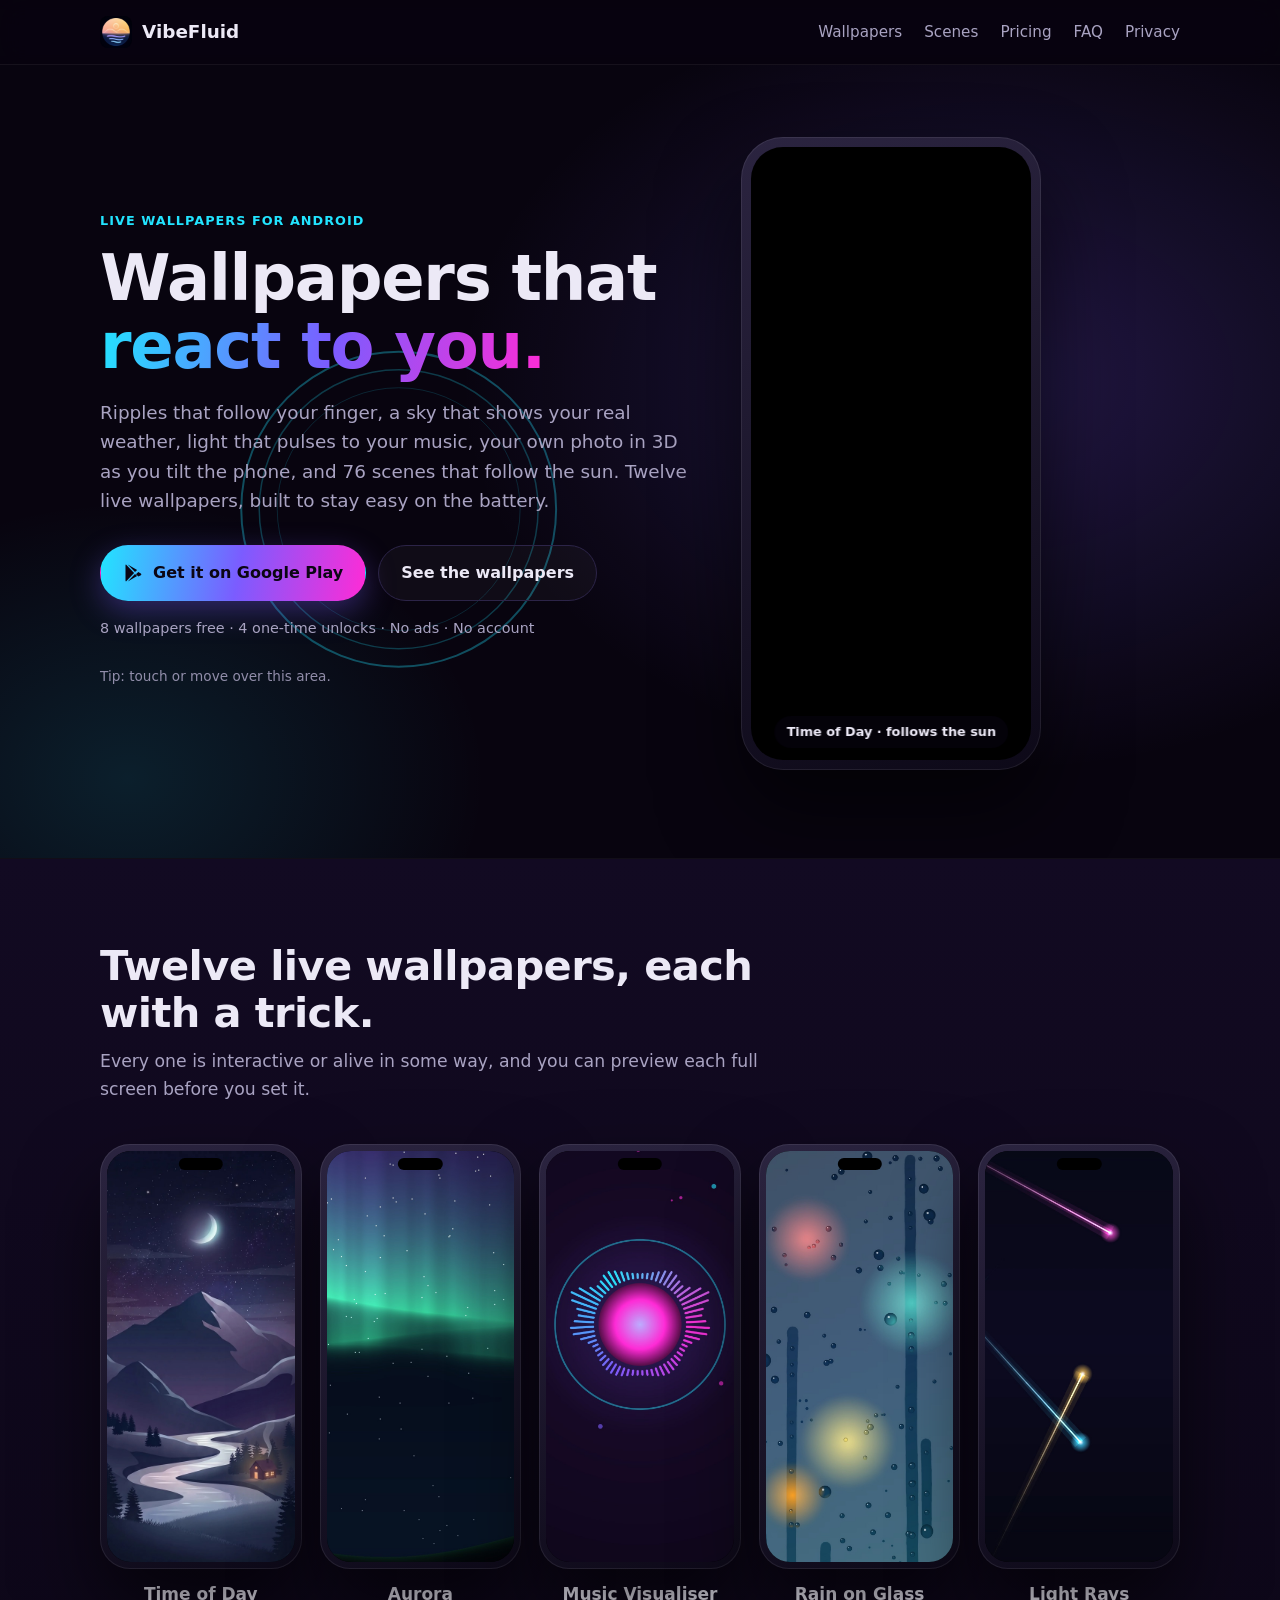
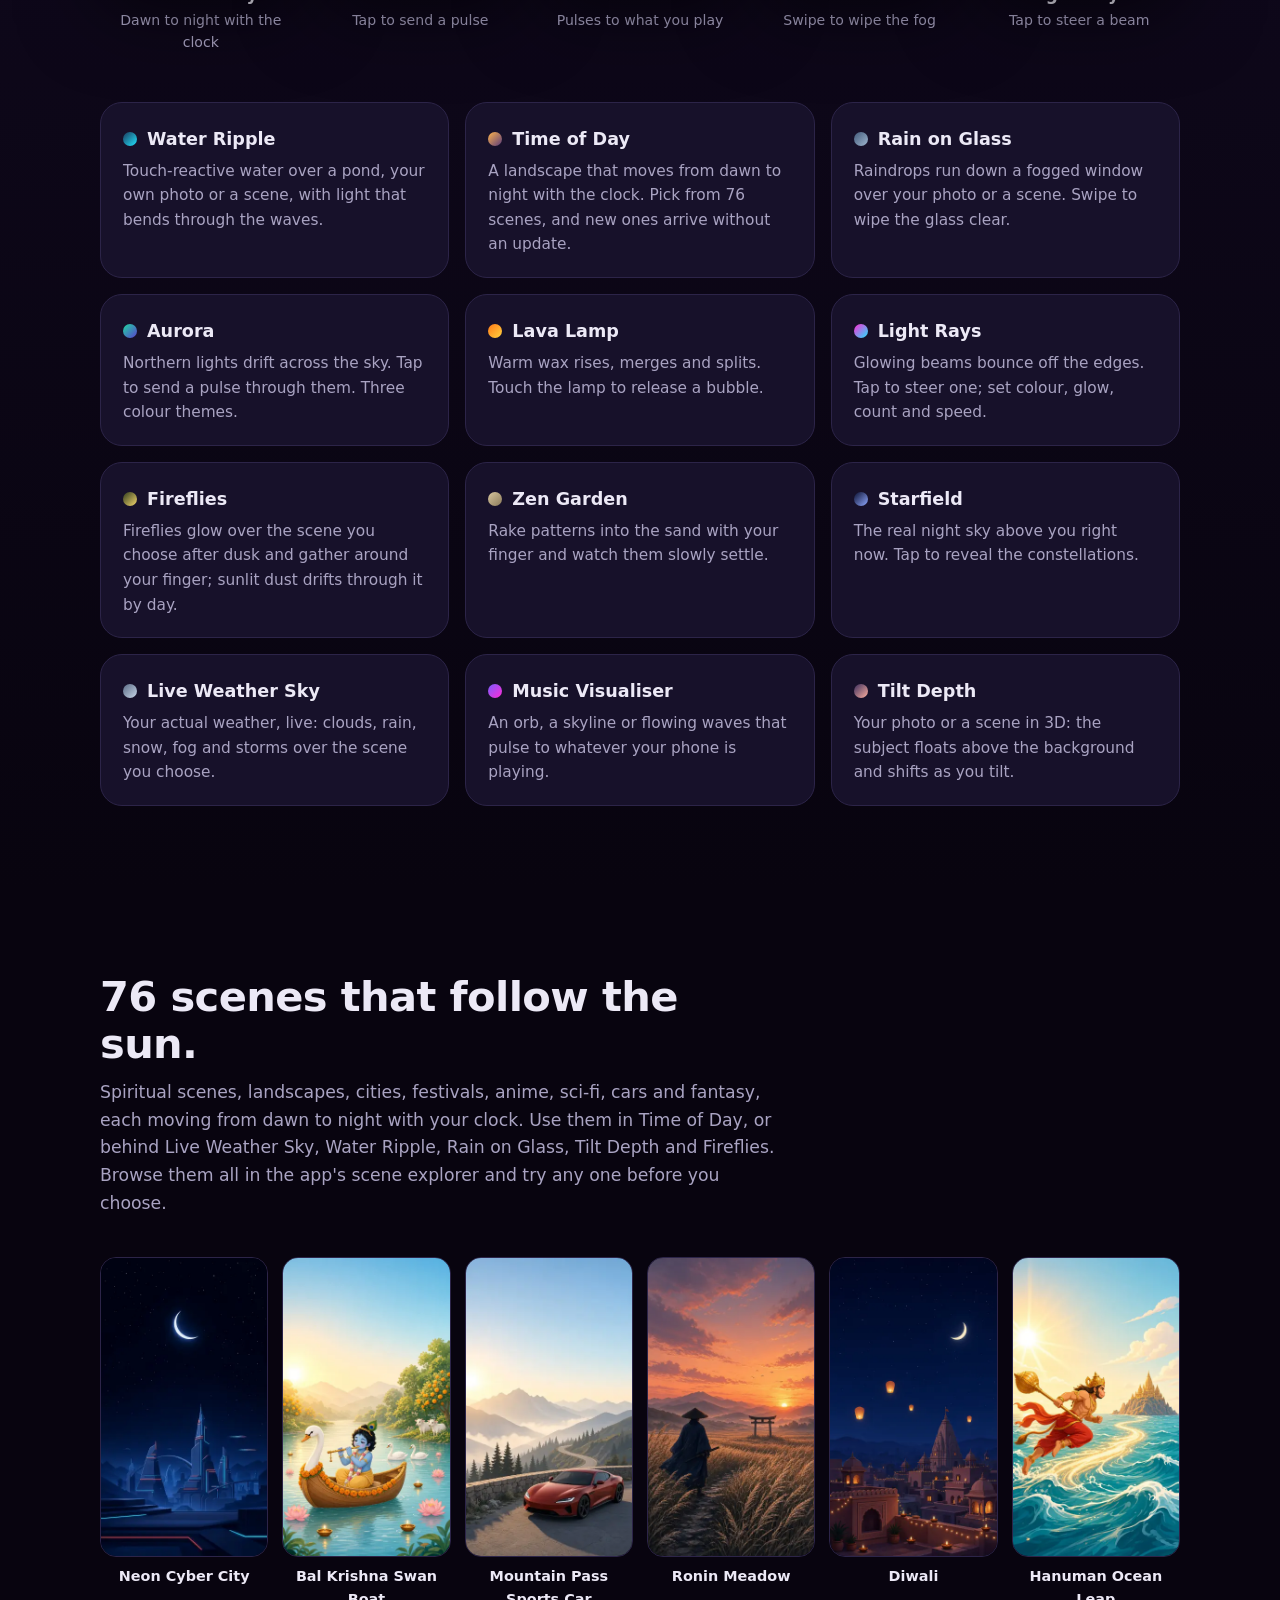
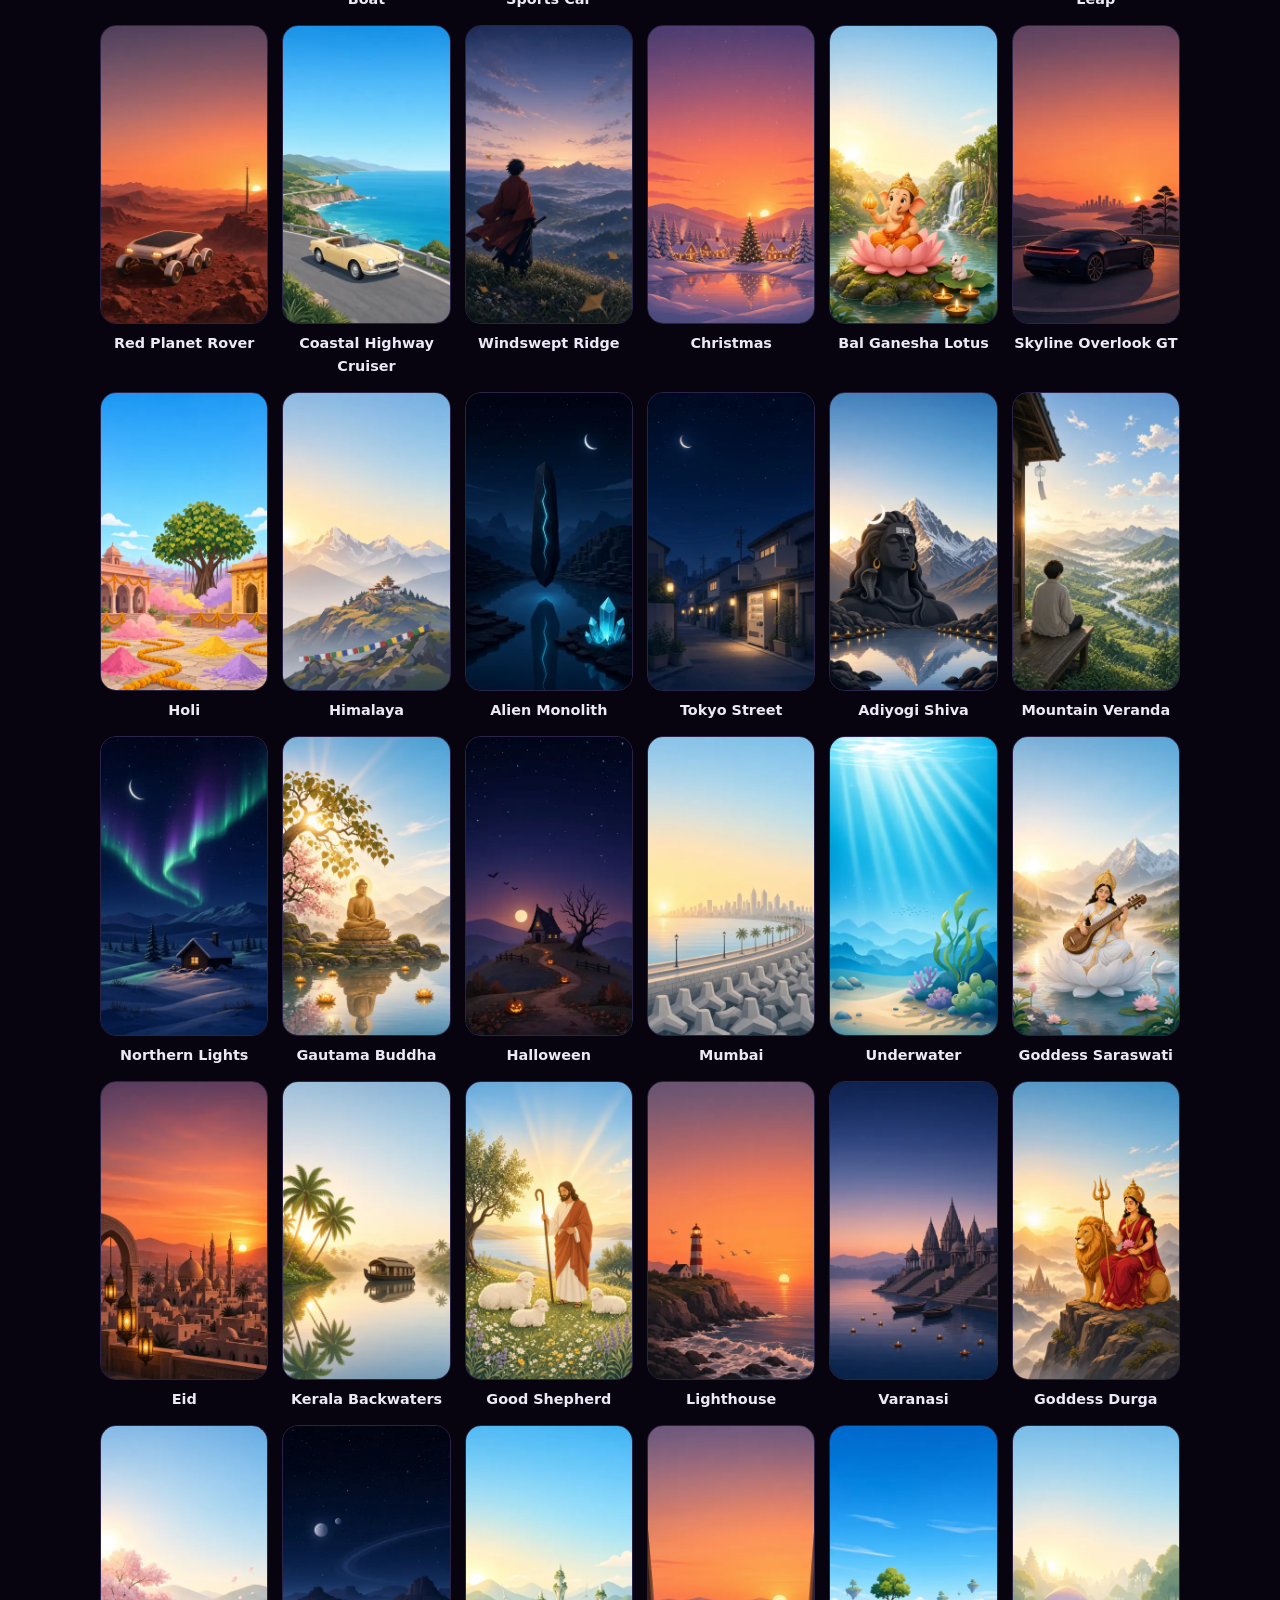
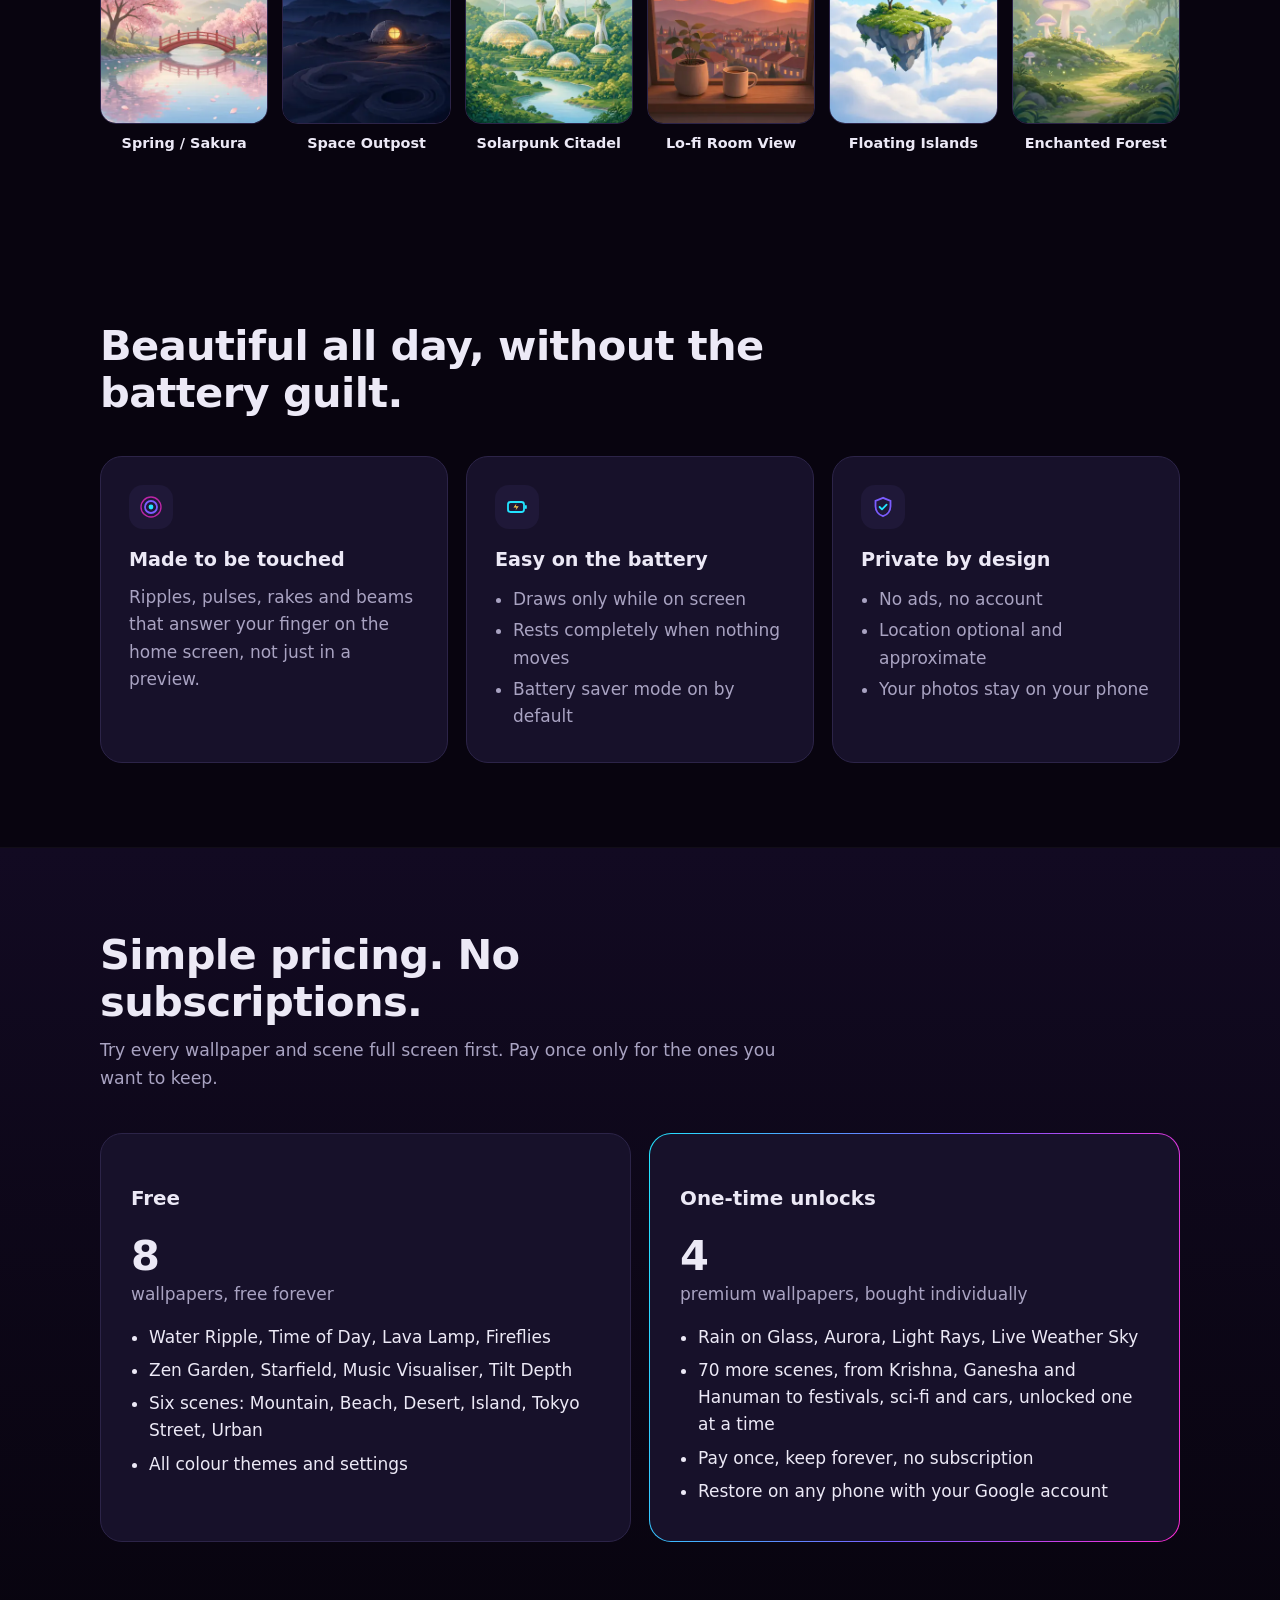
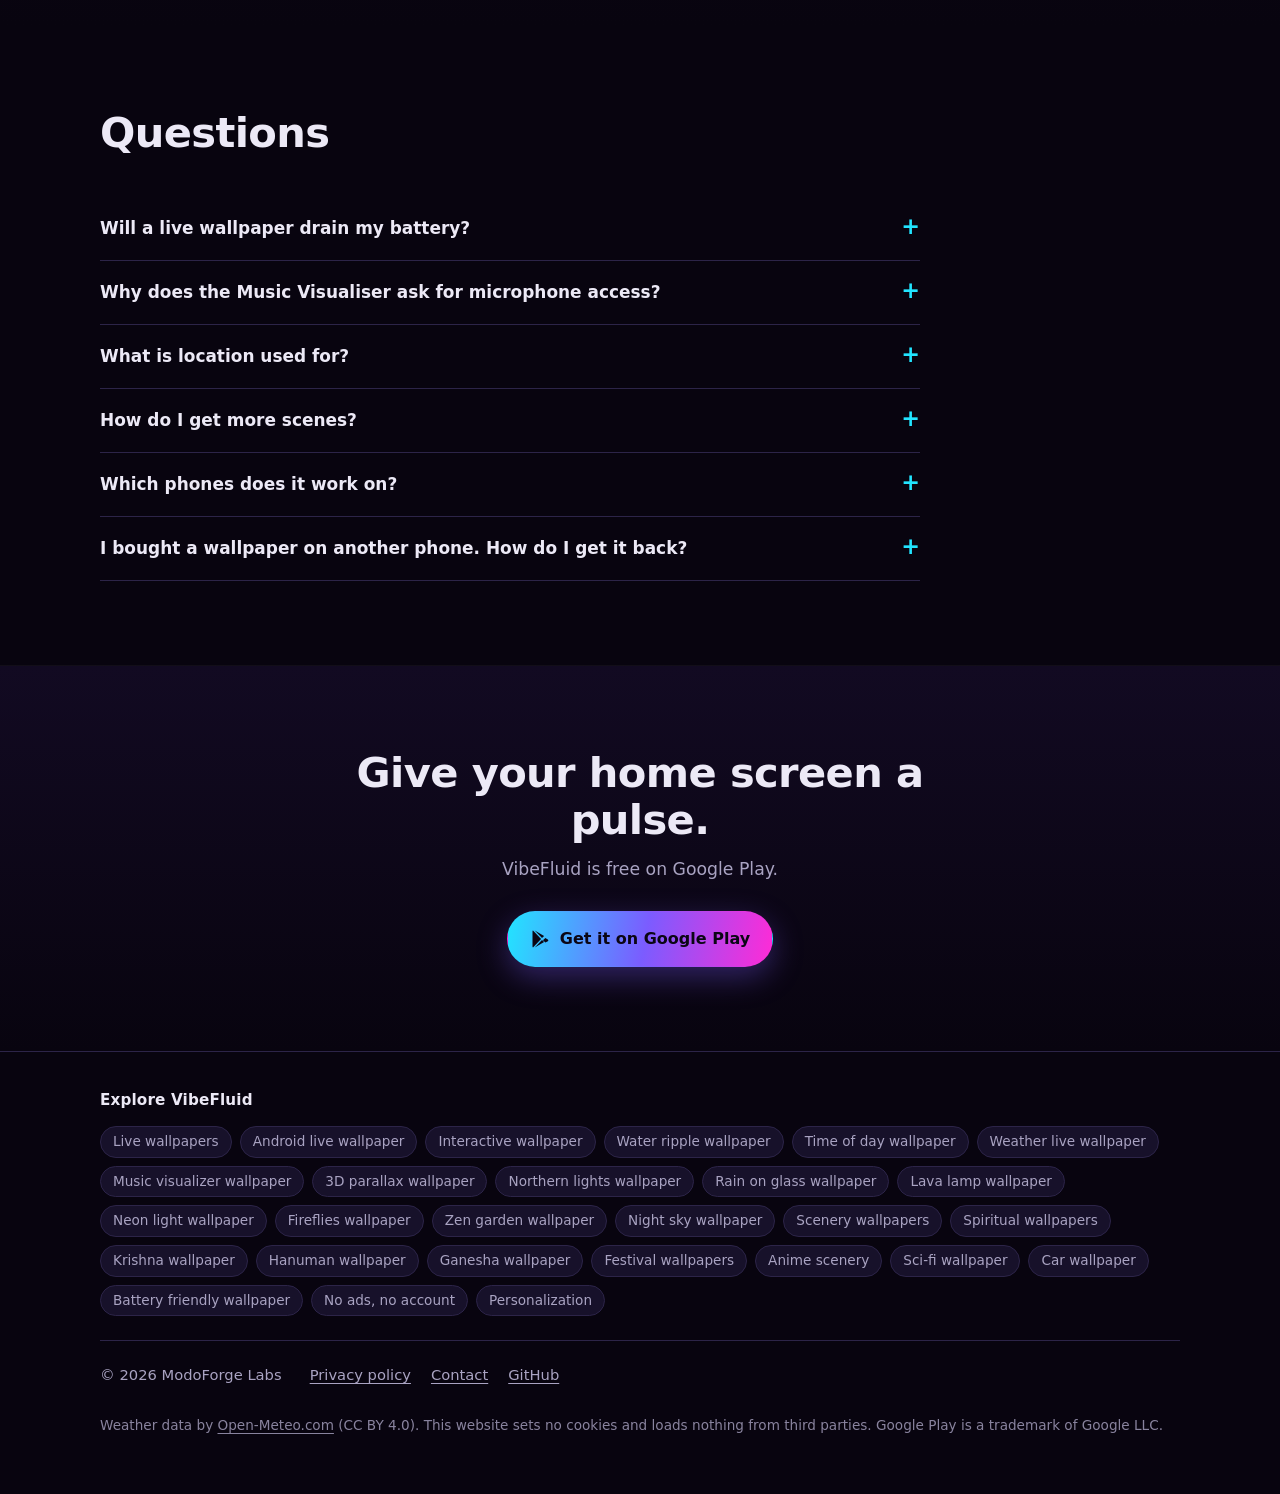
==== commit 25fca783: "Use the latest app icon for the favicon" ====
--- a/index.html
+++ b/index.html
@@ -7,7 +7,8 @@
   <meta name="description" content="Twelve interactive live wallpapers for Android: touch-reactive water, real weather, a music visualizer, 3D photo depth and 76 scenes that follow the sun. Battery friendly, no ads, no account.">
   <meta name="theme-color" content="#08040f">
   <link rel="canonical" href="https://modoforgelabs.github.io/vibefluid/">
-  <link rel="icon" href="assets/favicon.svg" type="image/svg+xml">
+  <link rel="icon" href="assets/favicon-32.png" sizes="32x32" type="image/png">
+  <link rel="icon" href="assets/favicon-192.png" sizes="192x192" type="image/png">
   <link rel="apple-touch-icon" href="assets/apple-touch-icon.png">
 
   <meta property="og:type" content="website">
@@ -44,7 +45,7 @@
   <header class="site-header">
     <div class="wrap">
       <a class="brand" href="./" aria-label="VibeFluid home">
-        <img src="assets/favicon.svg" alt="" width="32" height="32">
+        <img src="assets/favicon-192.png" alt="" width="32" height="32">
         VibeFluid
       </a>
       <nav class="nav" aria-label="Main">
--- a/assets/site.css
+++ b/assets/site.css
@@ -49,7 +49,7 @@
 }
 .site-header .wrap { display: flex; align-items: center; gap: 16px; height: 64px; }
 .brand { display: flex; align-items: center; gap: 10px; color: var(--text); text-decoration: none; font-weight: 700; font-size: 1.15rem; }
-.brand img { width: 32px; height: 32px; }
+.brand img { width: 32px; height: 32px; border-radius: 8px; }
 .nav { margin-left: auto; display: flex; gap: 22px; }
 .nav a { color: var(--muted); text-decoration: none; font-size: .95rem; }
 .nav a:hover { color: var(--text); }
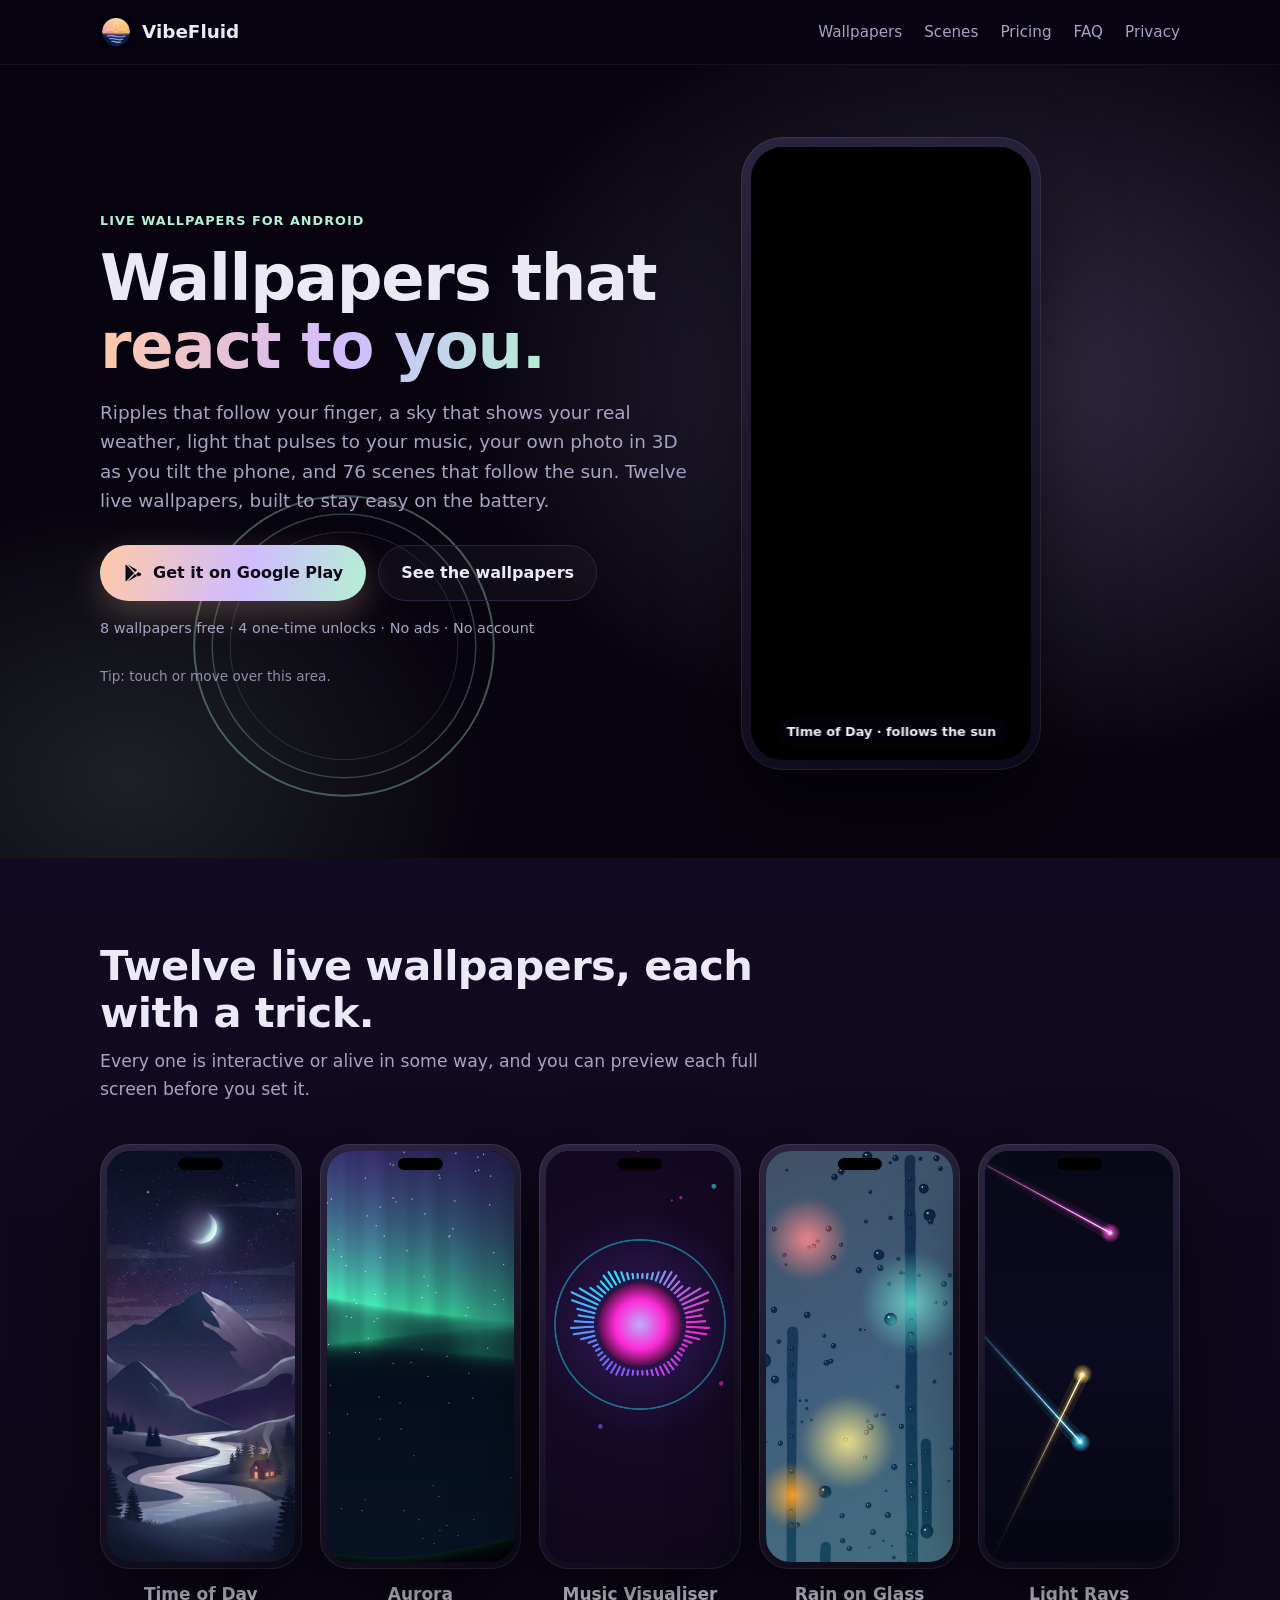
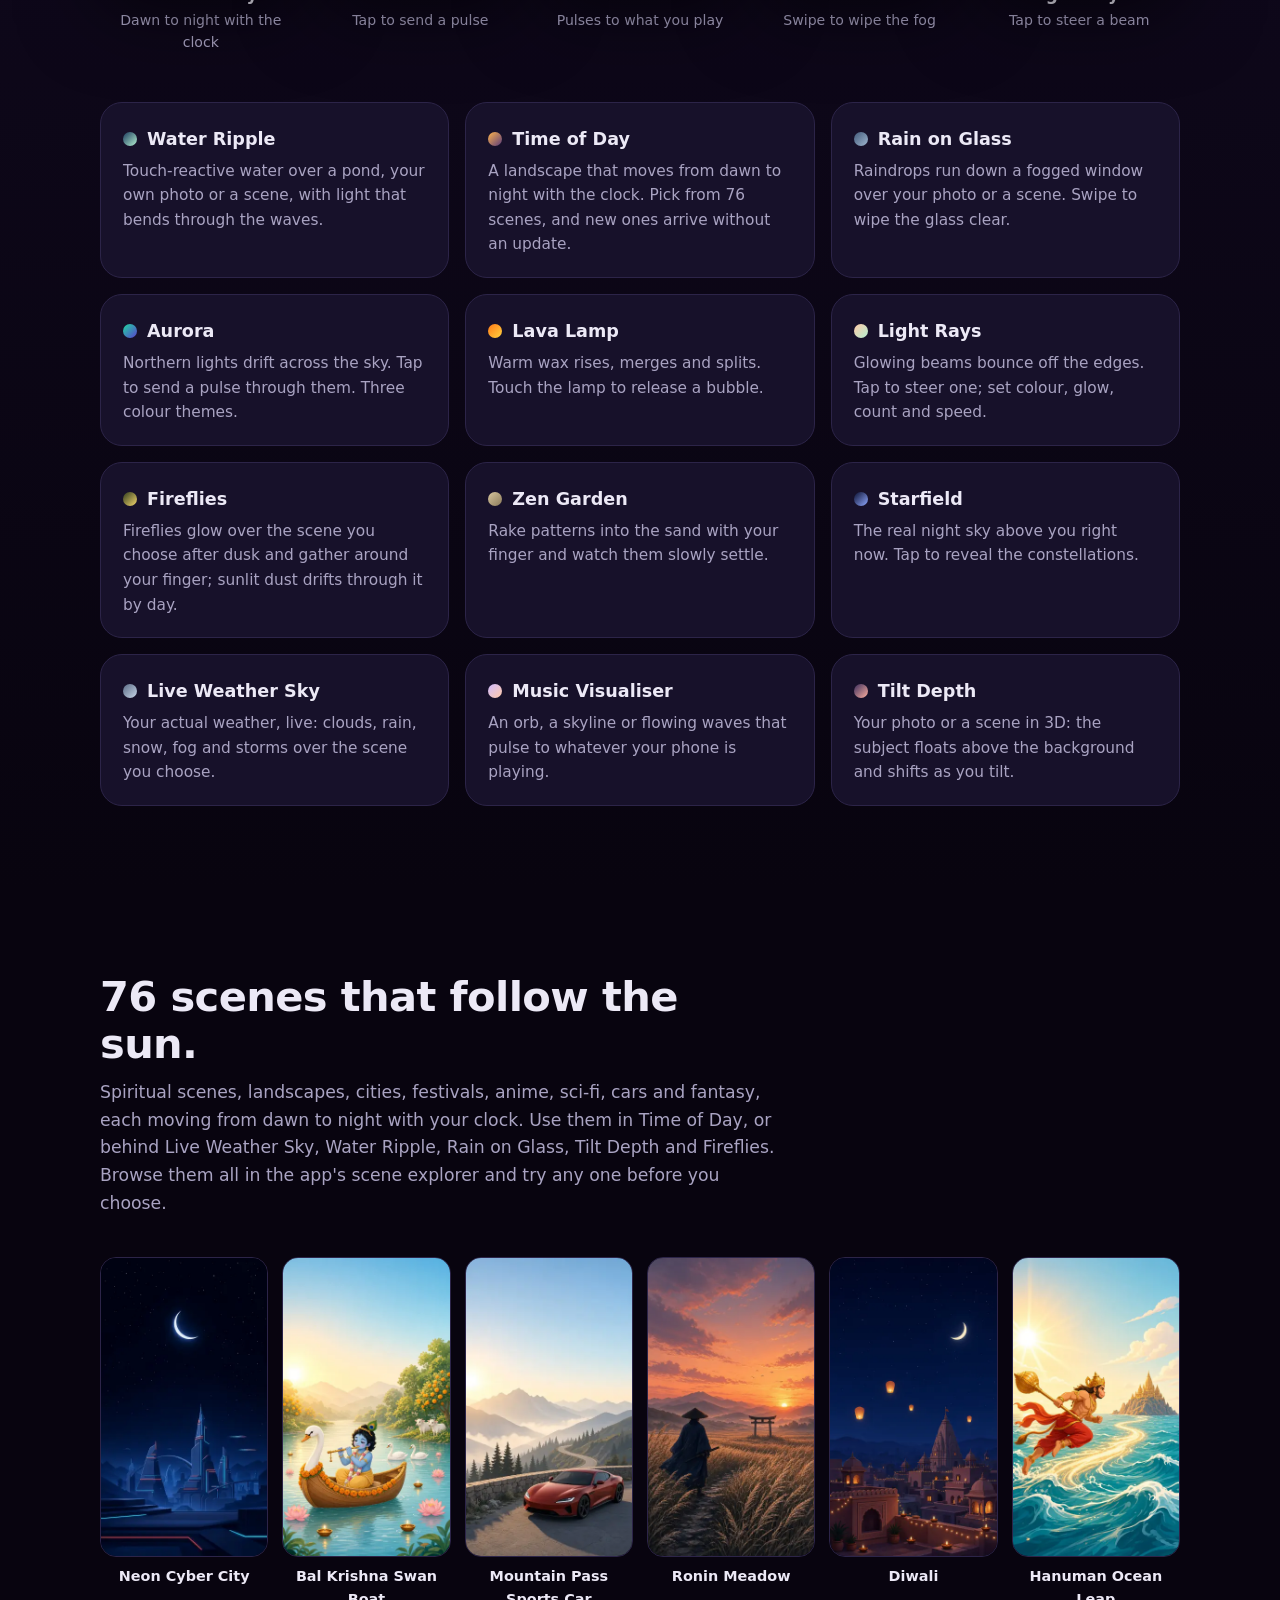
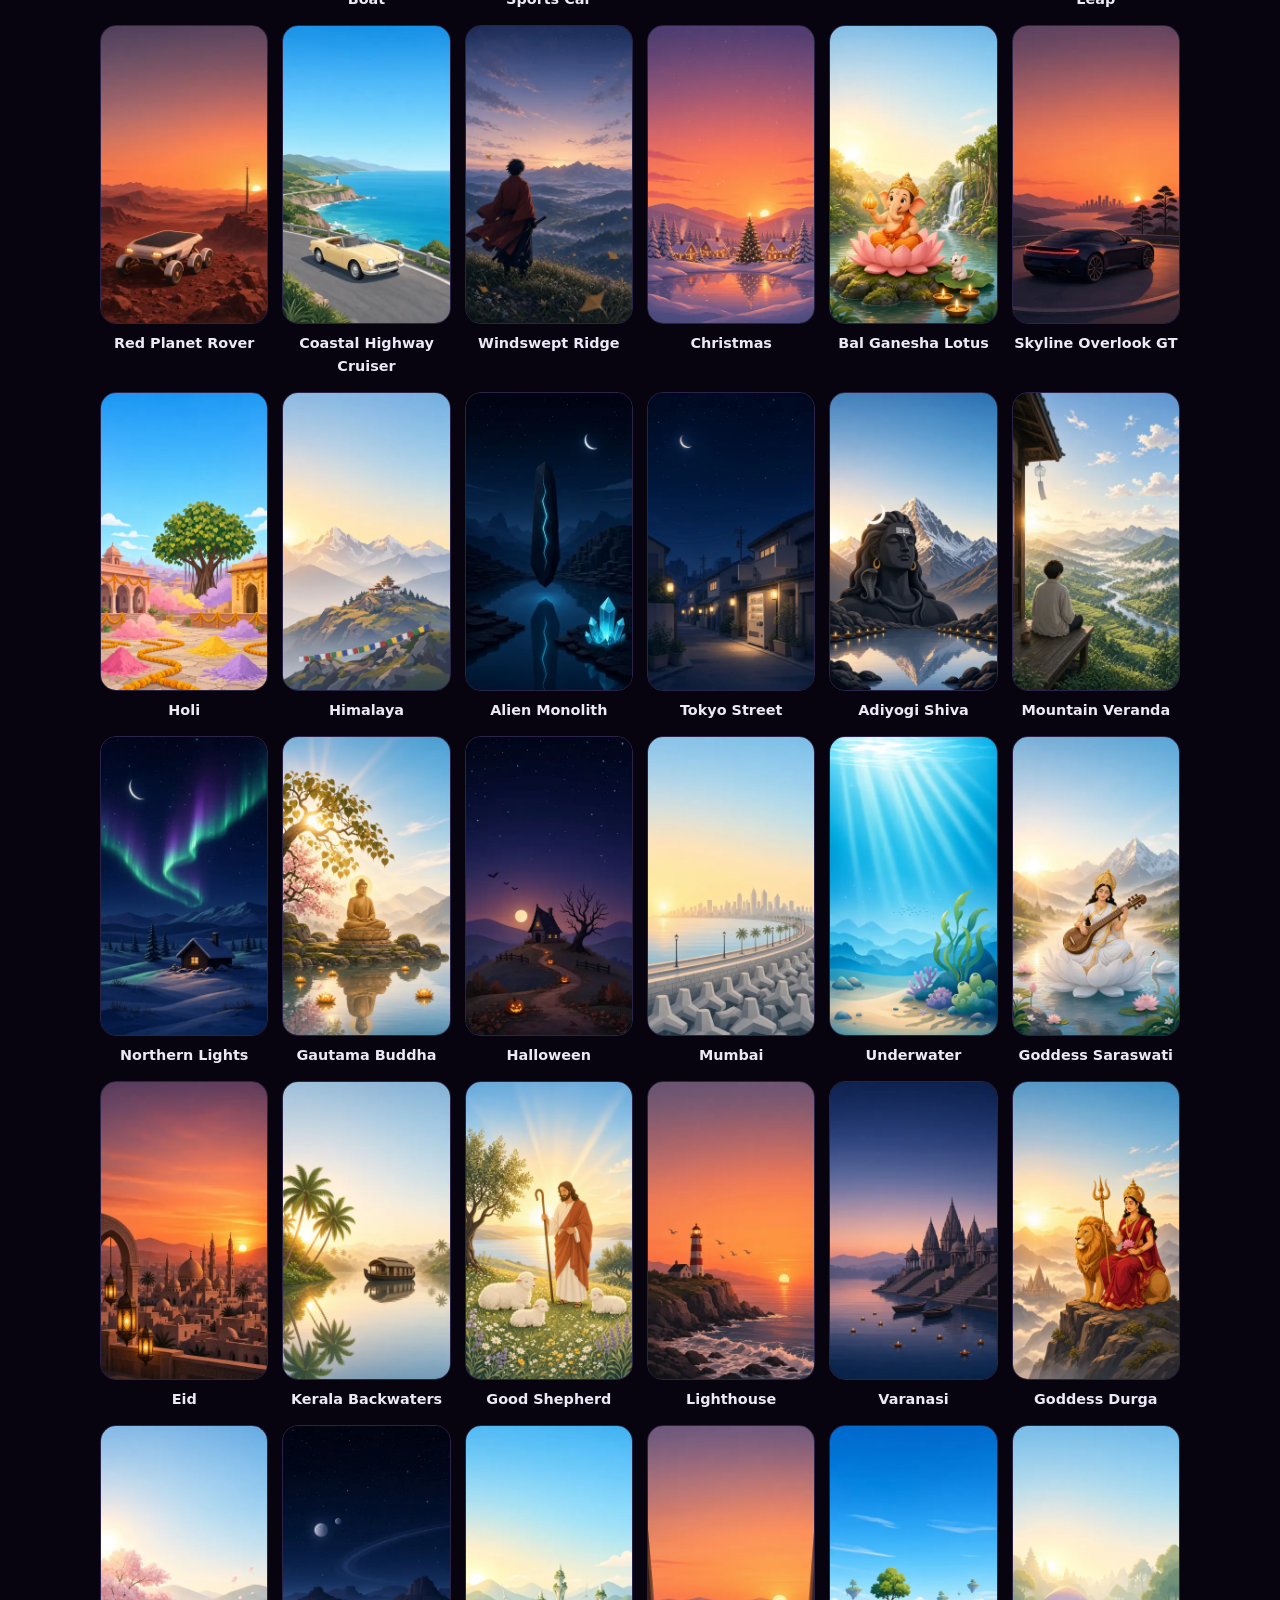
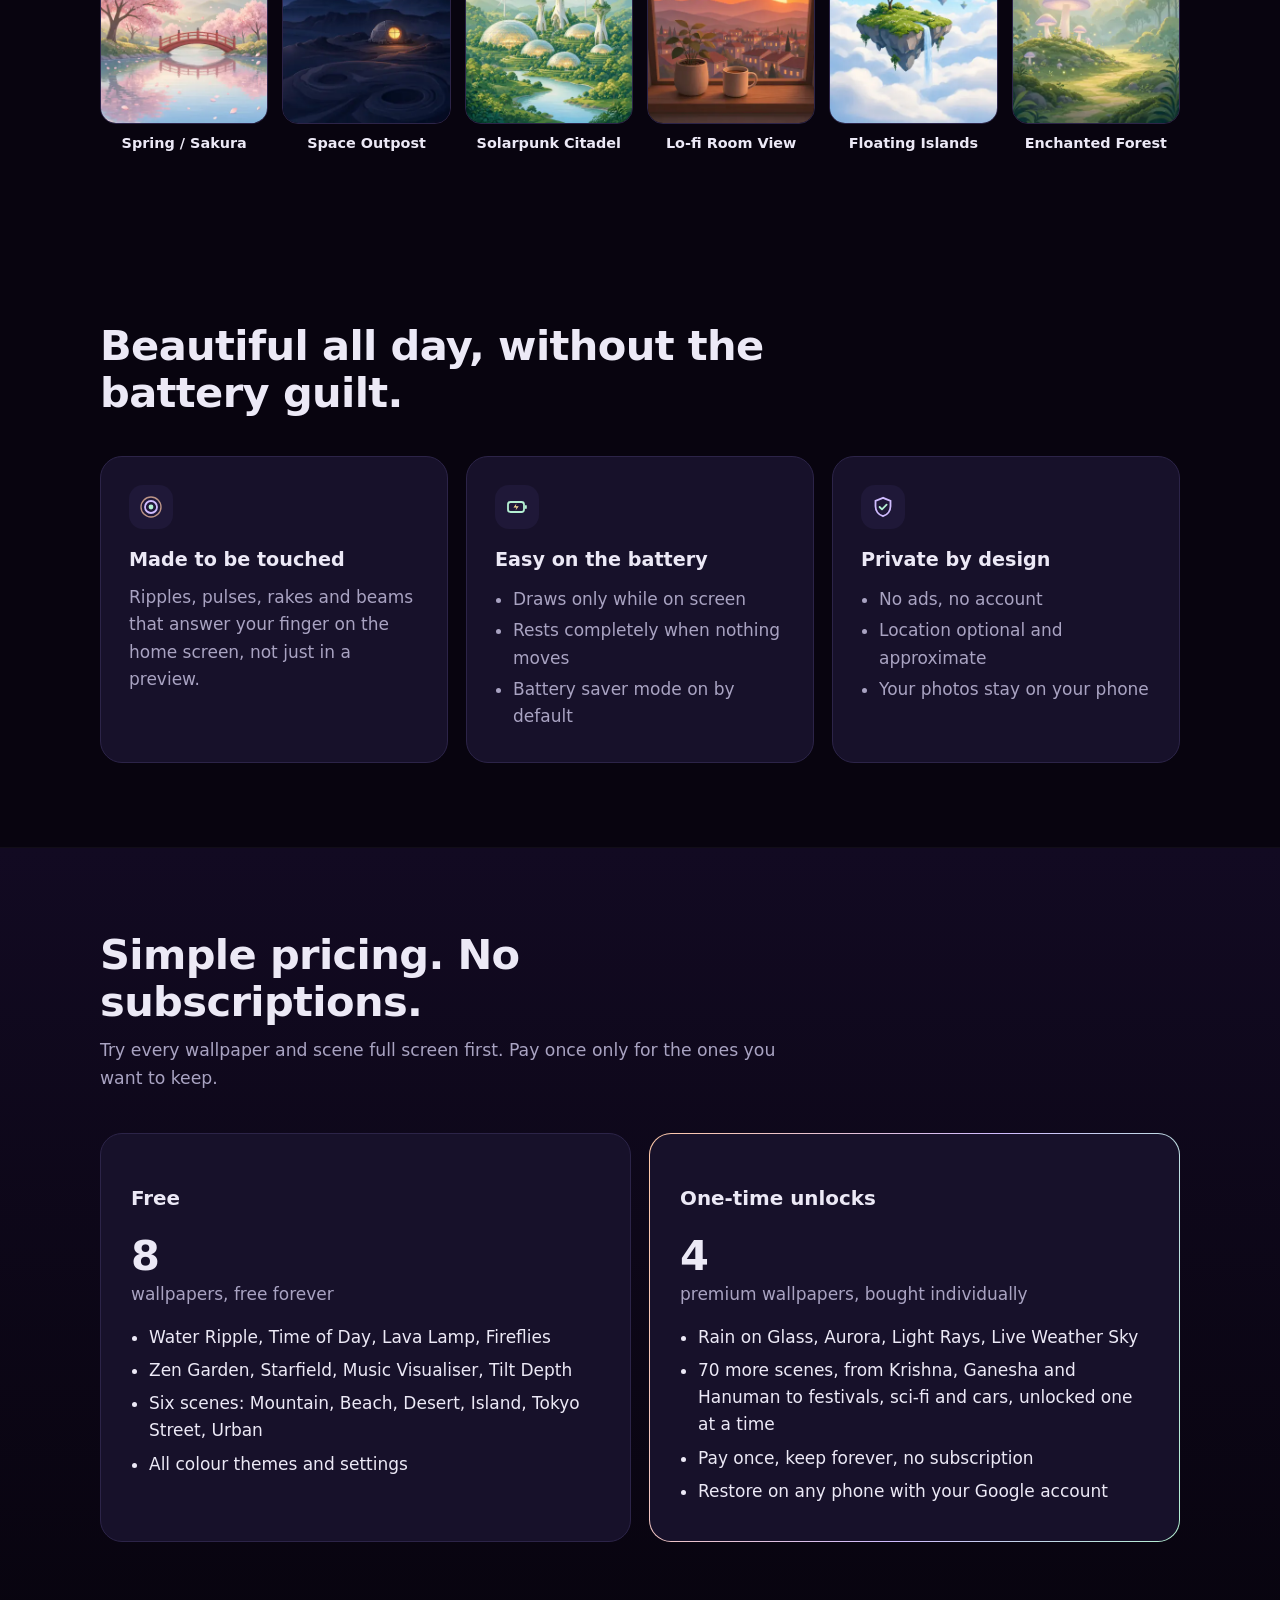
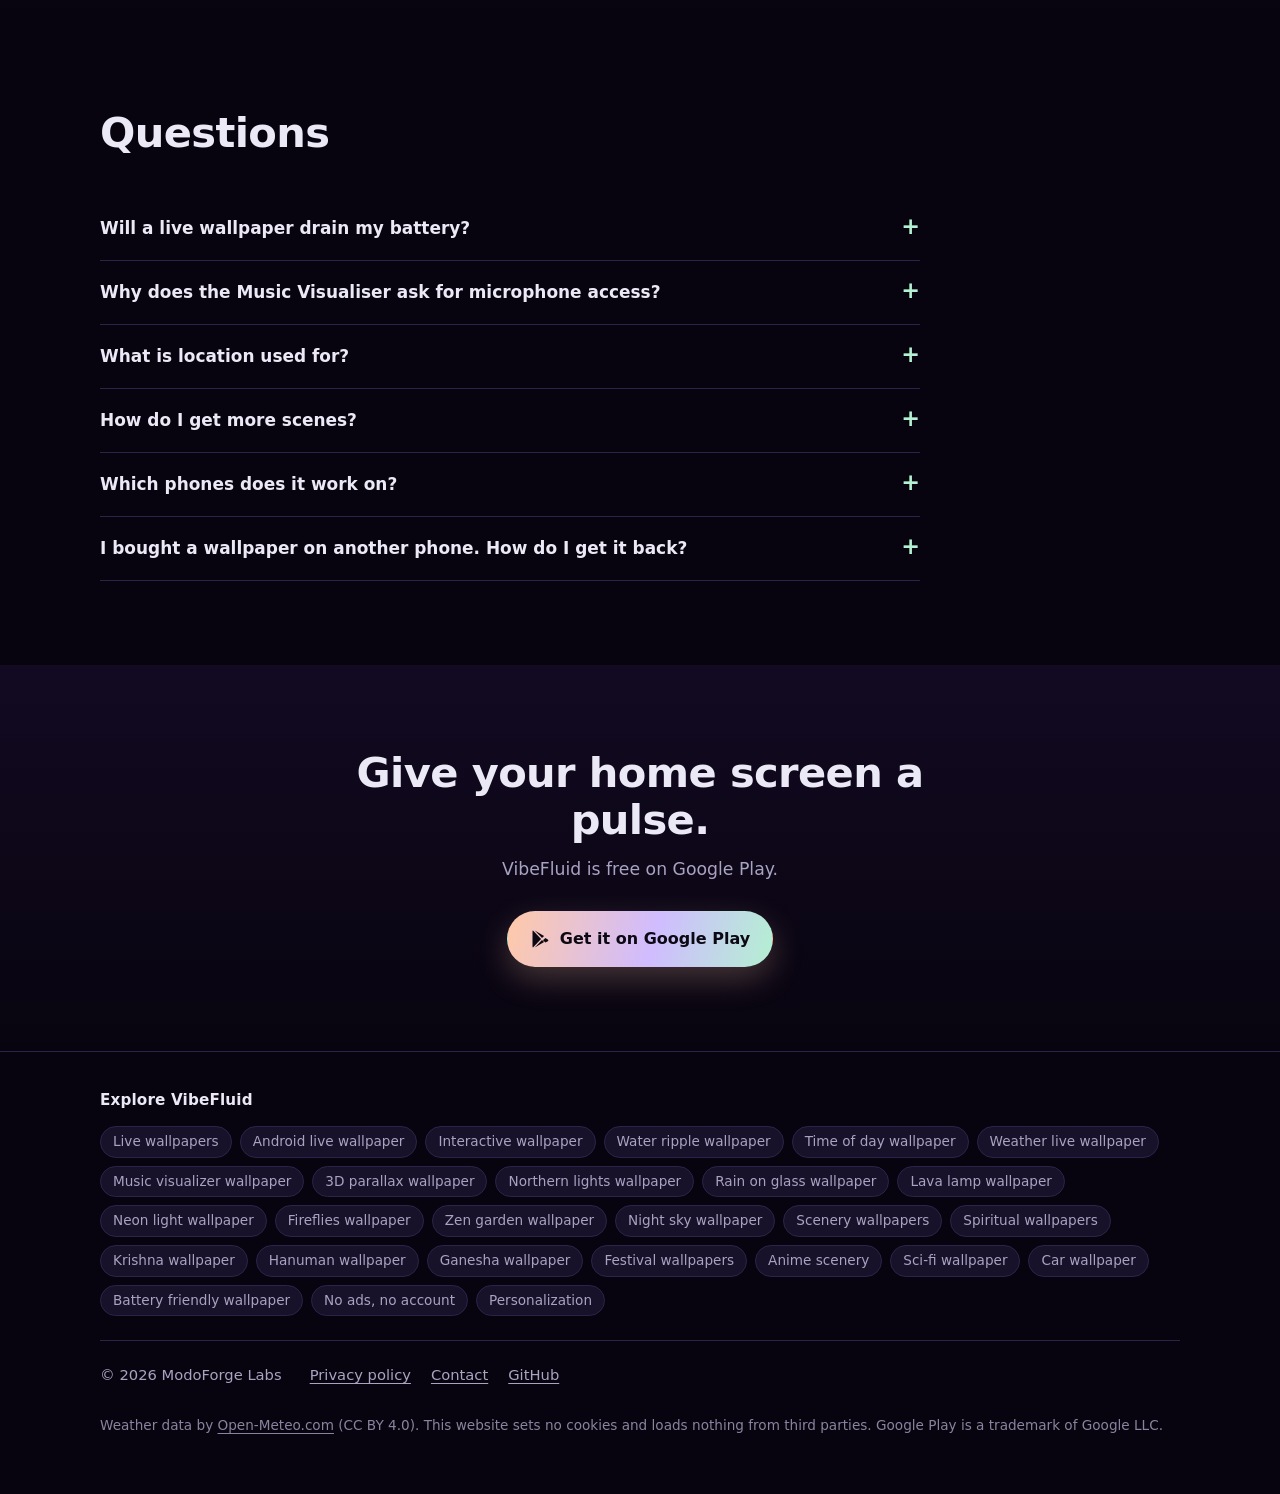
==== commit 845bd20e: "Calm sunrise palette, matching the ModoForge Labs site Buttons, links, accents and the hero ripples " ====
--- a/index.html
+++ b/index.html
@@ -126,7 +126,7 @@
 
         <div class="list" style="margin-top: 48px">
           <article class="item" id="water-ripple">
-            <h3><span class="swatch" style="background: linear-gradient(135deg,#1a3a5c,#22e4ff)"></span>Water Ripple</h3>
+            <h3><span class="swatch" style="background: linear-gradient(135deg,#1a3a5c,#b4f0d2)"></span>Water Ripple</h3>
             <p>Touch-reactive water over a pond, your own photo or a scene, with light that bends through the waves.</p>
           </article>
           <article class="item" id="time-of-day">
@@ -146,7 +146,7 @@
             <p>Warm wax rises, merges and splits. Touch the lamp to release a bubble.</p>
           </article>
           <article class="item" id="light-rays">
-            <h3><span class="swatch" style="background: linear-gradient(135deg,#ff2bd6,#22e4ff)"></span>Light Rays</h3>
+            <h3><span class="swatch" style="background: linear-gradient(135deg,#ffc9a8,#b4f0d2)"></span>Light Rays</h3>
             <p>Glowing beams bounce off the edges. Tap to steer one; set colour, glow, count and speed.</p>
           </article>
           <article class="item" id="fireflies">
@@ -166,7 +166,7 @@
             <p>Your actual weather, live: clouds, rain, snow, fog and storms over the scene you choose.</p>
           </article>
           <article class="item" id="music-visualiser">
-            <h3><span class="swatch" style="background: linear-gradient(135deg,#7b5cff,#ff2bd6)"></span>Music Visualiser</h3>
+            <h3><span class="swatch" style="background: linear-gradient(135deg,#d0bcff,#ffc9a8)"></span>Music Visualiser</h3>
             <p>An orb, a skyline or flowing waves that pulse to whatever your phone is playing.</p>
           </article>
           <article class="item" id="tilt-depth">
@@ -231,12 +231,12 @@
         </div>
         <div class="features">
           <article class="feature">
-            <div class="icon"><svg viewBox="0 0 24 24" aria-hidden="true"><circle cx="12" cy="12" r="2.4" fill="#22e4ff"/><circle cx="12" cy="12" r="6" fill="none" stroke="#7b5cff" stroke-width="1.8"/><circle cx="12" cy="12" r="10" fill="none" stroke="#ff2bd6" stroke-width="1.4" opacity=".7"/></svg></div>
+            <div class="icon"><svg viewBox="0 0 24 24" aria-hidden="true"><circle cx="12" cy="12" r="2.4" fill="#b4f0d2"/><circle cx="12" cy="12" r="6" fill="none" stroke="#d0bcff" stroke-width="1.8"/><circle cx="12" cy="12" r="10" fill="none" stroke="#ffc9a8" stroke-width="1.4" opacity=".7"/></svg></div>
             <h3>Made to be touched</h3>
             <p>Ripples, pulses, rakes and beams that answer your finger on the home screen, not just in a preview.</p>
           </article>
           <article class="feature">
-            <div class="icon"><svg viewBox="0 0 24 24" aria-hidden="true"><rect x="3" y="7" width="16" height="10" rx="2.5" fill="none" stroke="#22e4ff" stroke-width="1.8"/><rect x="20" y="10" width="1.8" height="4" rx=".9" fill="#22e4ff"/><path d="M11.5 8.5 8.5 12.6h3l-1 3 3.2-4.3h-3l.8-2.8Z" fill="#ffc94d"/></svg></div>
+            <div class="icon"><svg viewBox="0 0 24 24" aria-hidden="true"><rect x="3" y="7" width="16" height="10" rx="2.5" fill="none" stroke="#b4f0d2" stroke-width="1.8"/><rect x="20" y="10" width="1.8" height="4" rx=".9" fill="#b4f0d2"/><path d="M11.5 8.5 8.5 12.6h3l-1 3 3.2-4.3h-3l.8-2.8Z" fill="#ffe196"/></svg></div>
             <h3>Easy on the battery</h3>
             <ul>
               <li>Draws only while on screen</li>
@@ -245,7 +245,7 @@
             </ul>
           </article>
           <article class="feature">
-            <div class="icon"><svg viewBox="0 0 24 24" aria-hidden="true"><path d="M12 2.8 4.5 5.8v5.5c0 4.6 3.1 8.6 7.5 9.9 4.4-1.3 7.5-5.3 7.5-9.9V5.8L12 2.8Z" fill="none" stroke="#7b5cff" stroke-width="1.8"/><path d="m8.6 12 2.4 2.4 4.6-4.8" fill="none" stroke="#22e4ff" stroke-width="1.8" stroke-linecap="round" stroke-linejoin="round"/></svg></div>
+            <div class="icon"><svg viewBox="0 0 24 24" aria-hidden="true"><path d="M12 2.8 4.5 5.8v5.5c0 4.6 3.1 8.6 7.5 9.9 4.4-1.3 7.5-5.3 7.5-9.9V5.8L12 2.8Z" fill="none" stroke="#d0bcff" stroke-width="1.8"/><path d="m8.6 12 2.4 2.4 4.6-4.8" fill="none" stroke="#b4f0d2" stroke-width="1.8" stroke-linecap="round" stroke-linejoin="round"/></svg></div>
             <h3>Private by design</h3>
             <ul>
               <li>No ads, no account</li>
--- a/assets/site.css
+++ b/assets/site.css
@@ -7,11 +7,12 @@
   --line: #2c2448;
   --text: #ece9f6;
   --muted: #a9a3c2;
-  --teal: #22e4ff;
-  --violet: #7b5cff;
-  --magenta: #ff2bd6;
-  --gold: #ffc94d;
-  --gradient: linear-gradient(100deg, var(--teal), var(--violet) 52%, var(--magenta));
+  --mint: #b4f0d2;
+  --lavender: #d0bcff;
+  --peach: #ffc9a8;
+  --gold: #ffe196;
+  /* Same calm sunrise palette and button gradient as the ModoForge Labs site. */
+  --gradient: linear-gradient(105deg, var(--peach) 0%, var(--lavender) 55%, var(--mint) 100%);
   --radius: 22px;
   --max: 1120px;
   color-scheme: dark;
@@ -29,10 +30,10 @@
   -webkit-font-smoothing: antialiased;
 }
 
-a { color: var(--teal); text-underline-offset: 3px; }
-a:hover { color: #7ff0ff; }
+a { color: var(--mint); text-underline-offset: 3px; }
+a:hover { color: #d9f9e8; }
 img { max-width: 100%; display: block; }
-:focus-visible { outline: 3px solid var(--teal); outline-offset: 3px; border-radius: 6px; }
+:focus-visible { outline: 3px solid var(--mint); outline-offset: 3px; border-radius: 6px; }
 
 .wrap { width: 100%; max-width: var(--max); margin: 0 auto; padding: 0 20px; }
 
@@ -62,10 +63,10 @@
   font-weight: 650; font-size: 1rem; text-decoration: none;
   border: 1px solid transparent; transition: transform .15s ease, box-shadow .15s ease;
 }
-.btn-primary { background: var(--gradient); color: #0b0614; box-shadow: 0 10px 30px rgba(123, 92, 255, .35); }
-.btn-primary:hover { color: #0b0614; transform: translateY(-1px); box-shadow: 0 14px 36px rgba(123, 92, 255, .45); }
+.btn-primary { background: var(--gradient); color: #0c0914; box-shadow: 0 12px 32px rgba(255, 201, 168, .24); }
+.btn-primary:hover { color: #0c0914; transform: translateY(-2px); box-shadow: 0 16px 38px rgba(208, 188, 255, .34); }
 .btn-ghost { border-color: var(--line); color: var(--text); background: rgba(255, 255, 255, .03); }
-.btn-ghost:hover { color: var(--text); border-color: var(--violet); }
+.btn-ghost:hover { color: var(--text); border-color: var(--lavender); }
 .btn svg { width: 20px; height: 20px; flex: none; }
 
 /* ---------- Hero ---------- */
@@ -73,12 +74,12 @@
 .hero canvas { position: absolute; inset: 0; width: 100%; height: 100%; z-index: 0; }
 .hero::after {
   content: ""; position: absolute; inset: 0; z-index: 0; pointer-events: none;
-  background: radial-gradient(60% 70% at 78% 40%, rgba(123, 92, 255, .22), transparent 70%),
-              radial-gradient(40% 50% at 10% 90%, rgba(34, 228, 255, .12), transparent 70%);
+  background: radial-gradient(60% 70% at 78% 40%, rgba(208, 188, 255, .22), transparent 70%),
+              radial-gradient(40% 50% at 10% 90%, rgba(180, 240, 210, .12), transparent 70%);
 }
 .hero .wrap { position: relative; z-index: 1; display: grid; grid-template-columns: 1.15fr .85fr; gap: 48px; align-items: center; pointer-events: none; }
 .hero .wrap a, .hero .wrap .phone { pointer-events: auto; }
-.eyebrow { display: inline-block; color: var(--teal); font-weight: 650; letter-spacing: .08em; text-transform: uppercase; font-size: .8rem; margin-bottom: 14px; }
+.eyebrow { display: inline-block; color: var(--mint); font-weight: 650; letter-spacing: .08em; text-transform: uppercase; font-size: .8rem; margin-bottom: 14px; }
 .hero h1 { font-size: clamp(2.3rem, 5.4vw, 4rem); line-height: 1.05; letter-spacing: -.02em; margin: 0 0 18px; }
 .grad { background: var(--gradient); -webkit-background-clip: text; background-clip: text; color: transparent; }
 .lede { color: var(--muted); font-size: 1.15rem; max-width: 34em; margin: 0 0 30px; }
@@ -185,7 +186,7 @@
 .faq details { border-bottom: 1px solid var(--line); padding: 18px 0; }
 .faq summary { cursor: pointer; font-weight: 650; font-size: 1.06rem; list-style: none; display: flex; justify-content: space-between; gap: 16px; }
 .faq summary::-webkit-details-marker { display: none; }
-.faq summary::after { content: "+"; color: var(--teal); font-size: 1.4rem; line-height: 1; }
+.faq summary::after { content: "+"; color: var(--mint); font-size: 1.4rem; line-height: 1; }
 .faq details[open] summary::after { content: "–"; }
 .faq details p { color: var(--muted); margin: 12px 0 0; }
 
@@ -207,7 +208,7 @@
 .footer-title { margin: 0 0 14px; font-size: .95rem; font-weight: 600; color: var(--text); letter-spacing: .01em; }
 .tags { list-style: none; margin: 0; padding: 0; display: flex; flex-wrap: wrap; gap: 8px; }
 .tags a { display: inline-block; padding: 6px 12px; border: 1px solid var(--line); border-radius: 999px; background: var(--surface); font-size: .85rem; line-height: 1.3; color: var(--muted); text-decoration: none; transition: color .15s, border-color .15s; }
-.tags a:hover, .tags a:focus-visible { color: var(--text); border-color: var(--violet); }
+.tags a:hover, .tags a:focus-visible { color: var(--text); border-color: var(--lavender); }
 @media (max-width: 600px) { .tags { gap: 6px; } .tags a { padding: 5px 10px; font-size: .8rem; } }
 
 /* Links into the page land below the sticky header. */
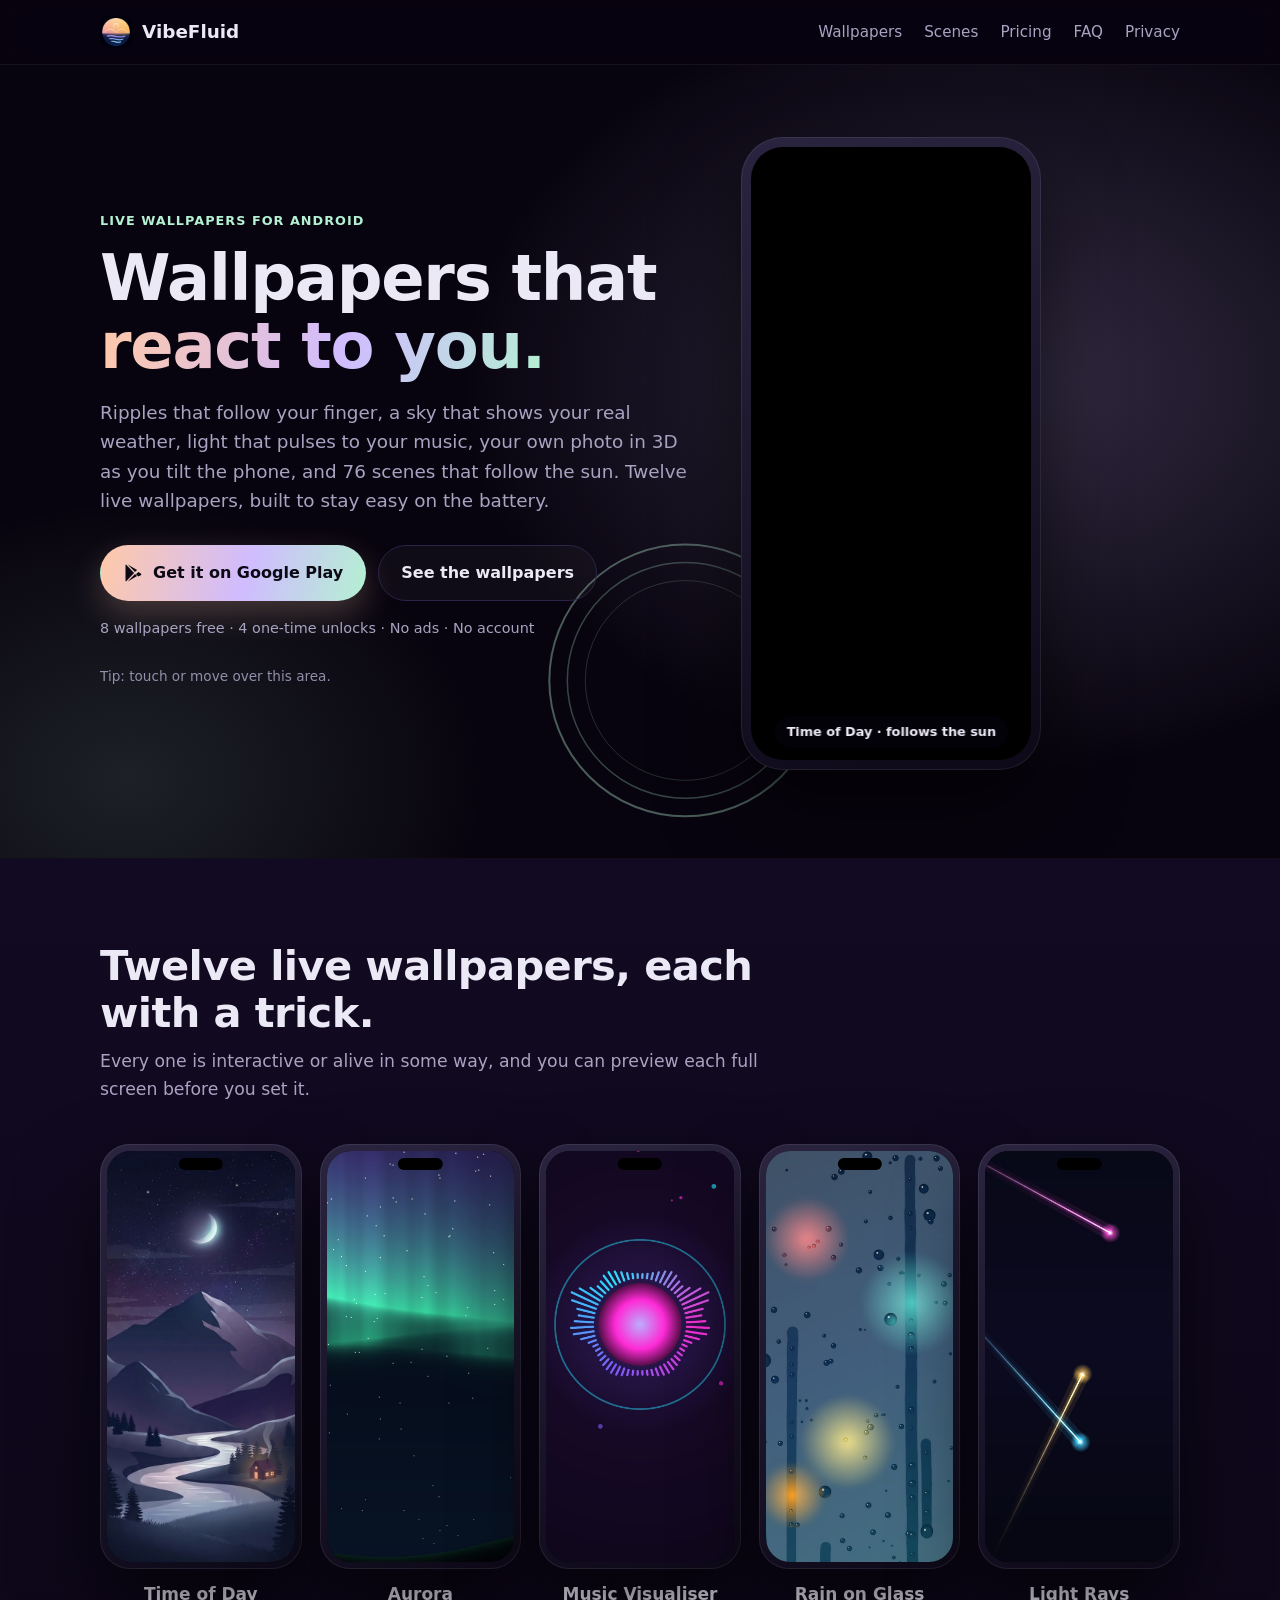
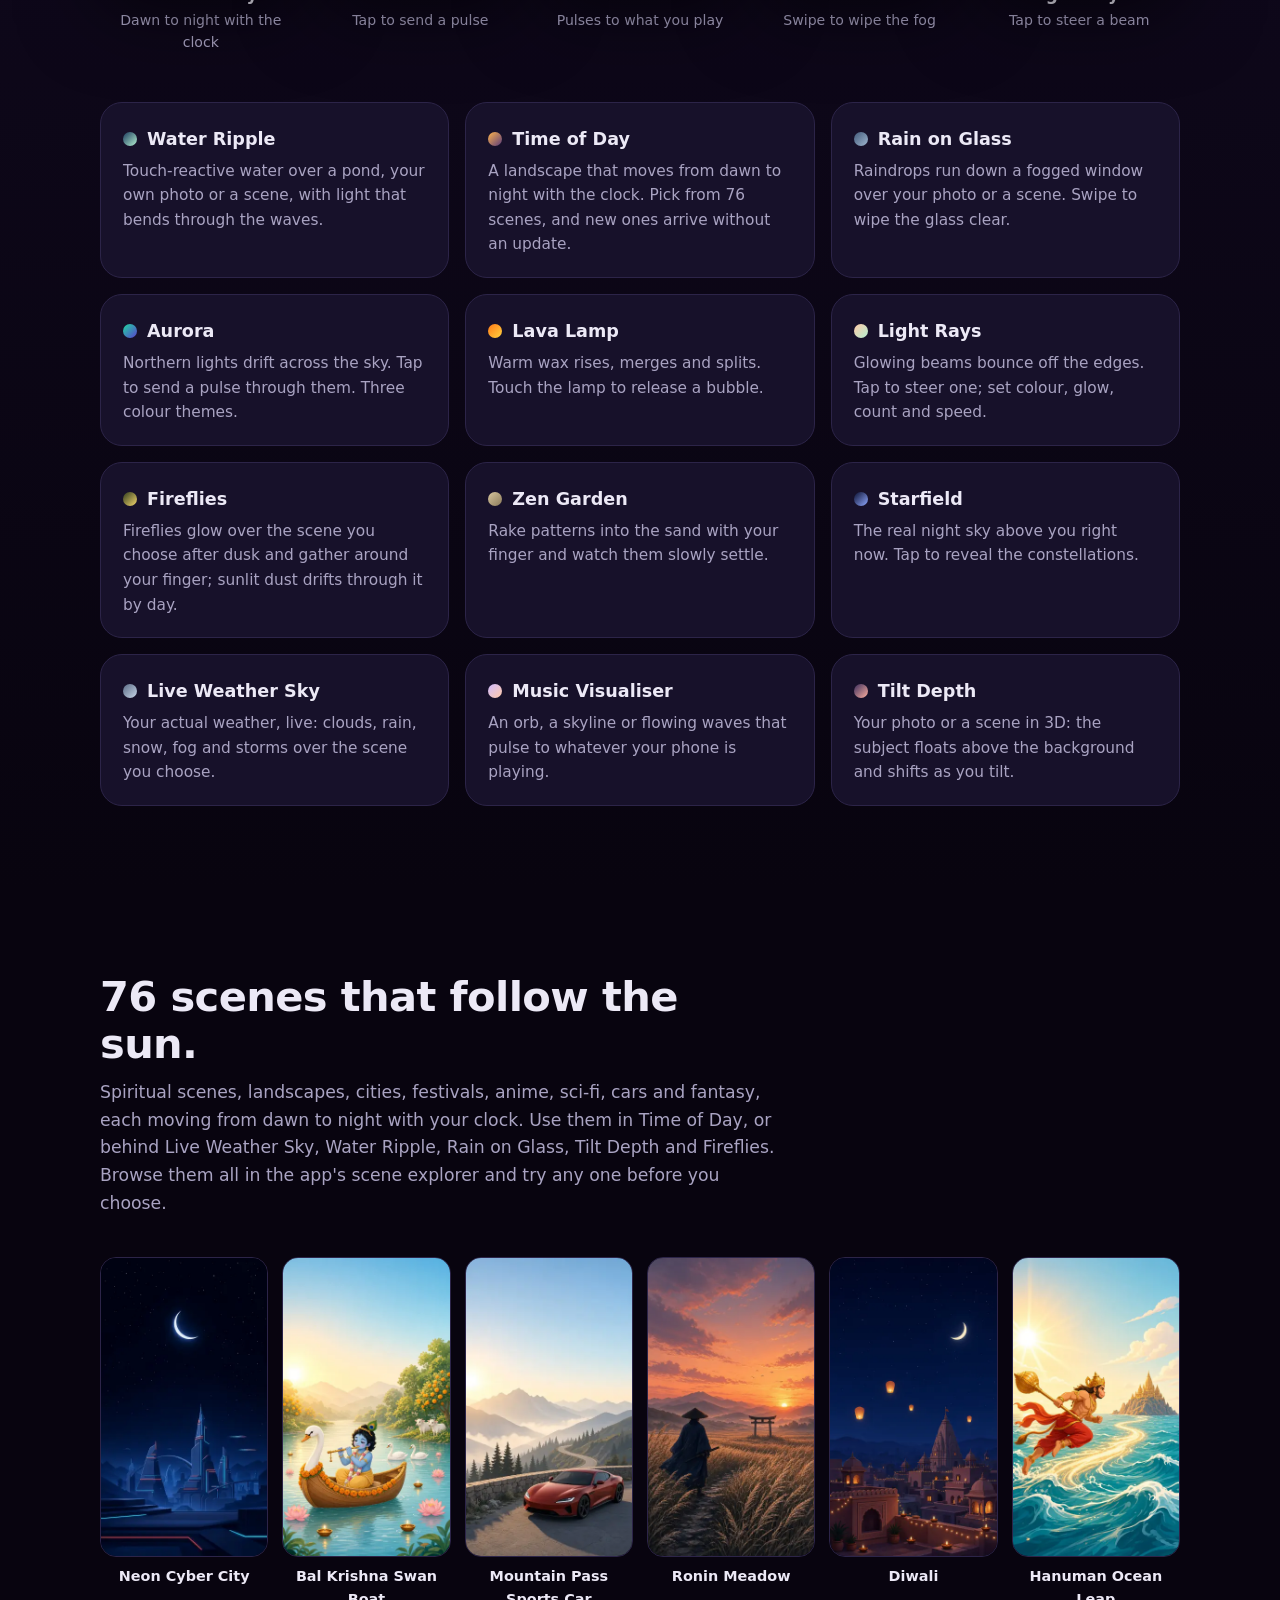
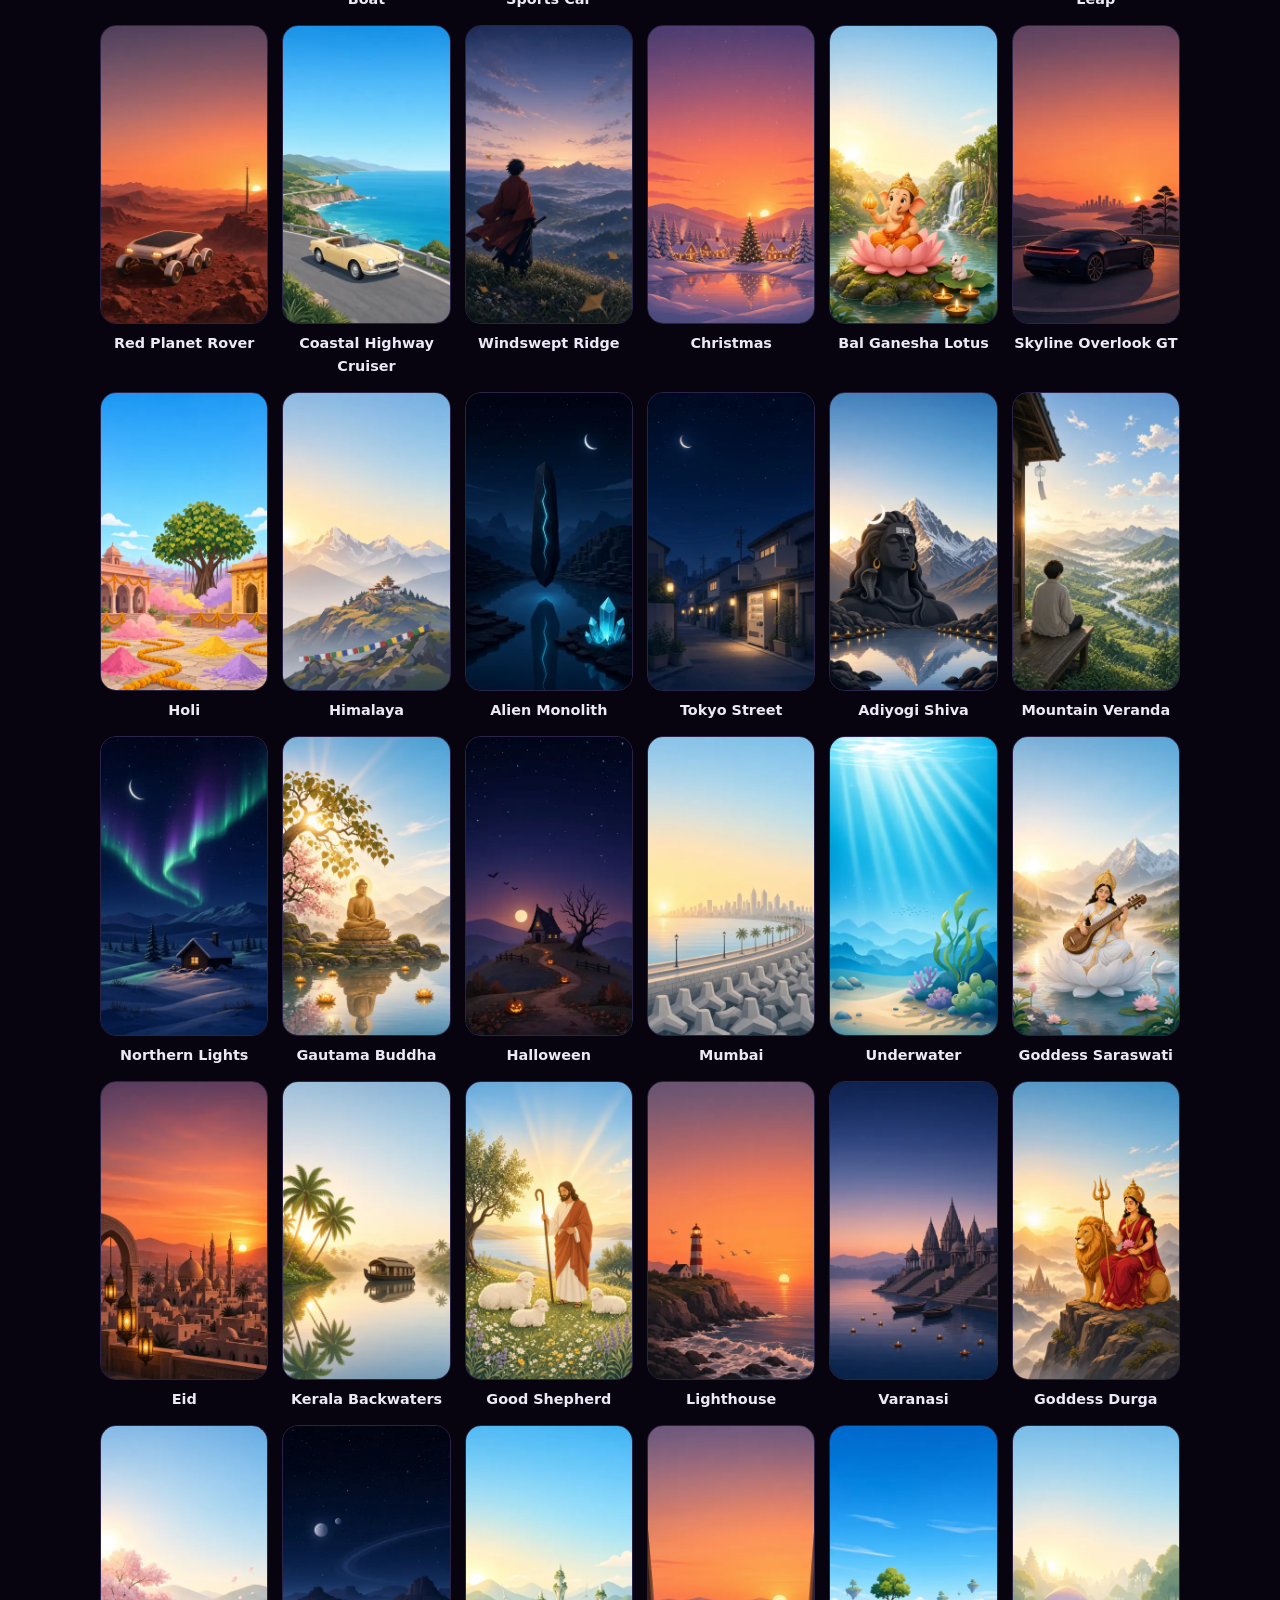
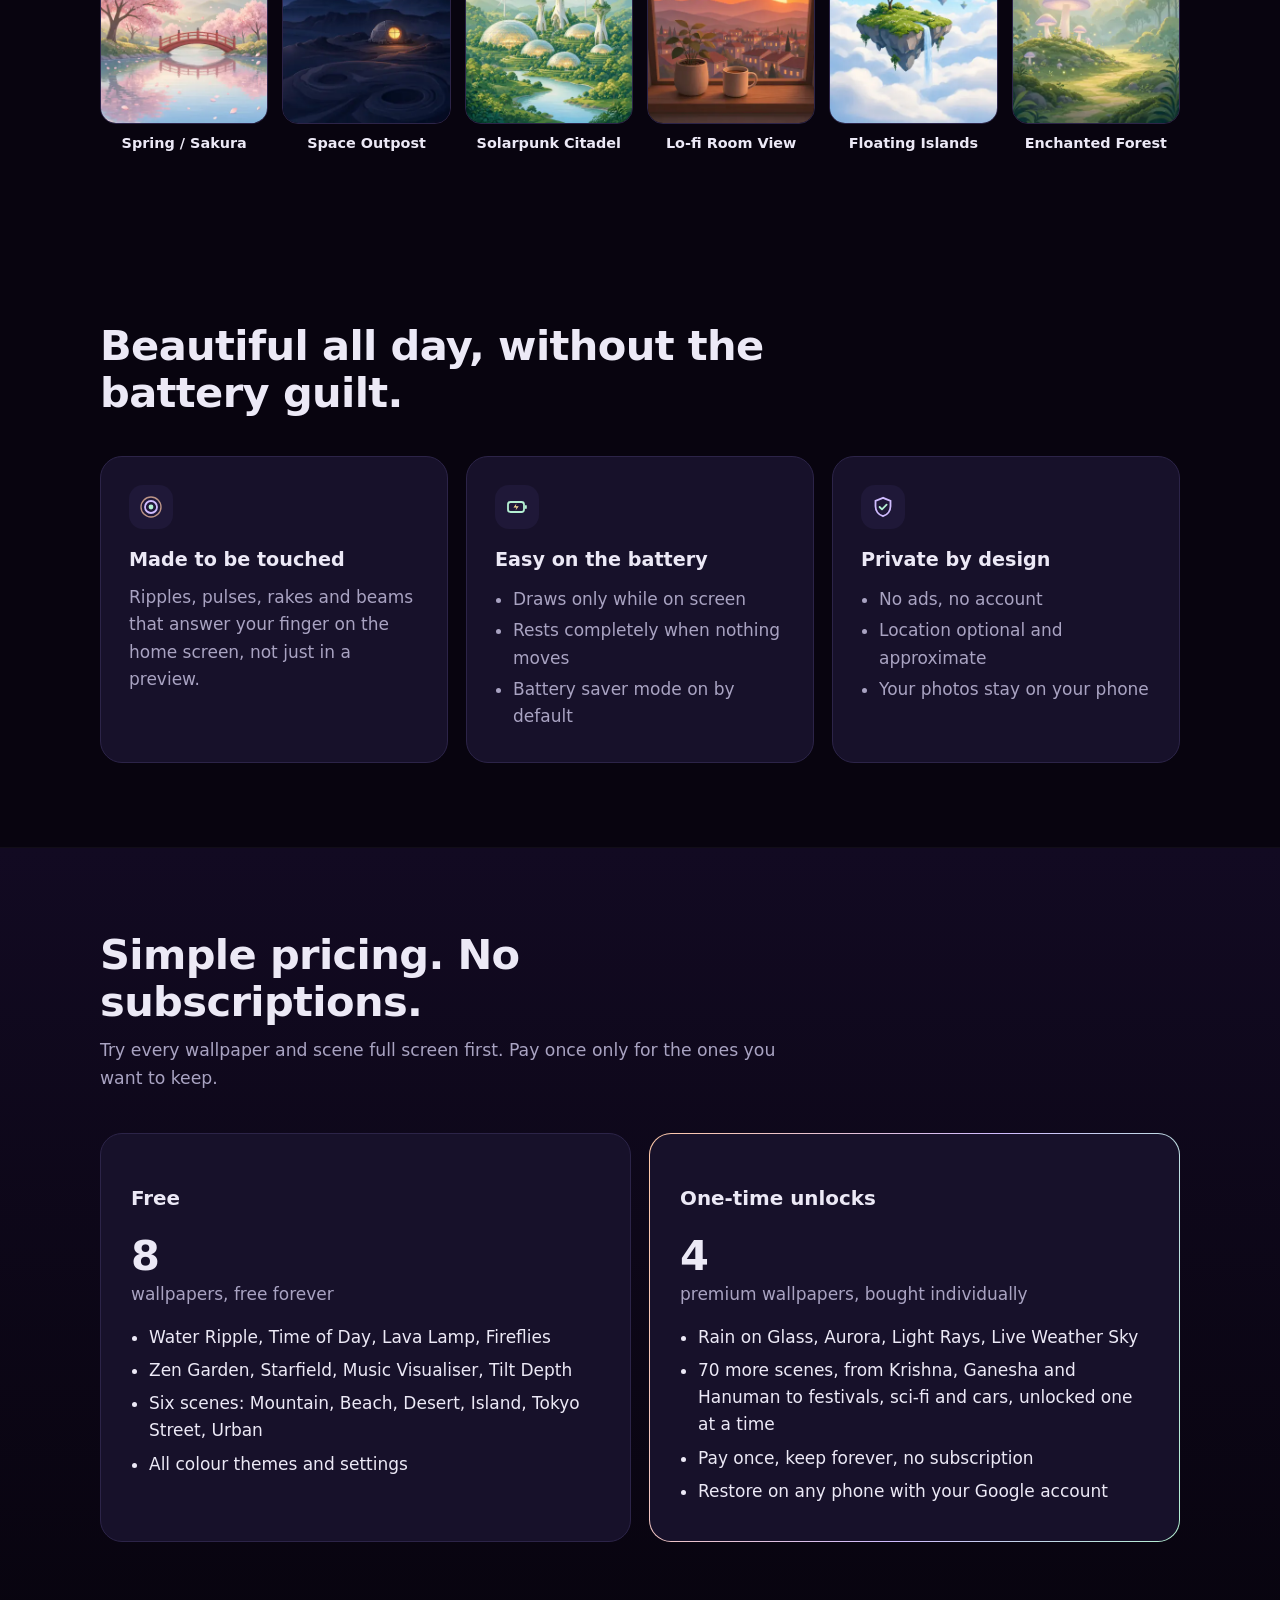
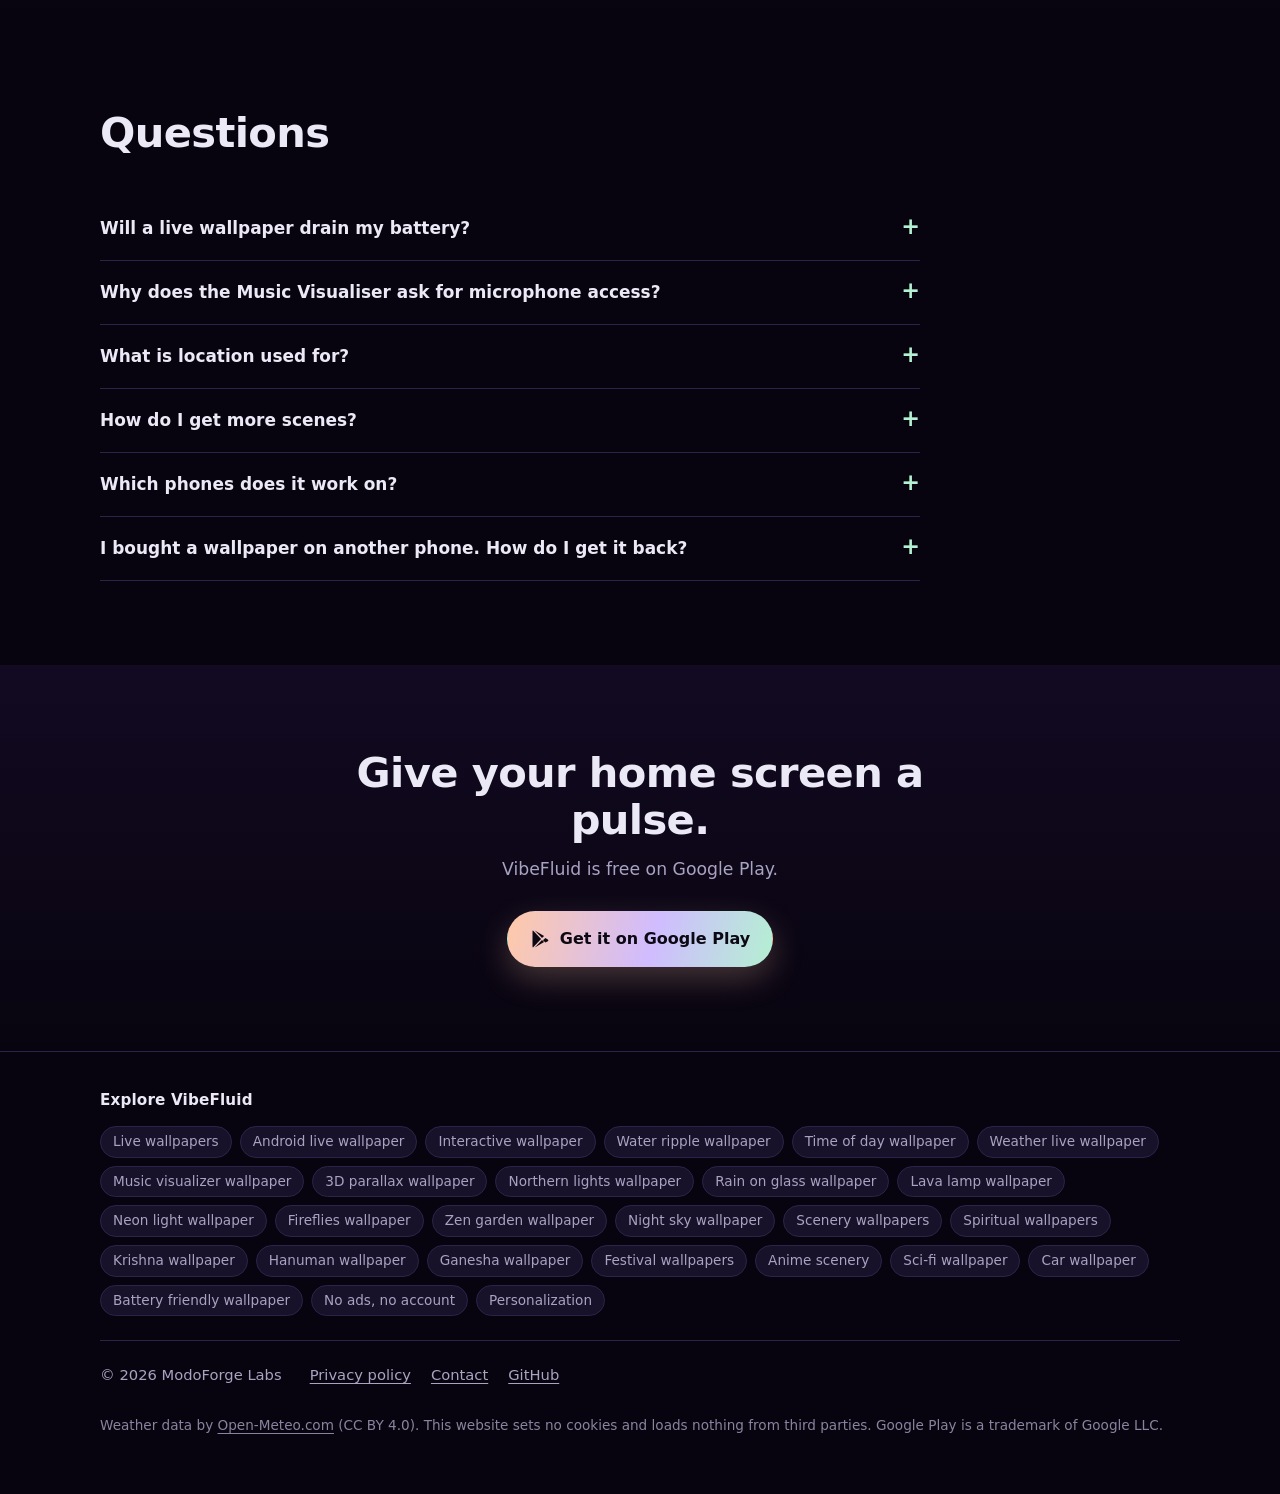
==== commit 83aaf4c4: "Use the modoforgelabs.app domain" ====
--- a/index.html
+++ b/index.html
@@ -6,7 +6,7 @@
   <title>VibeFluid – Live wallpapers for Android that react to you</title>
   <meta name="description" content="Twelve interactive live wallpapers for Android: touch-reactive water, real weather, a music visualizer, 3D photo depth and 76 scenes that follow the sun. Battery friendly, no ads, no account.">
   <meta name="theme-color" content="#08040f">
-  <link rel="canonical" href="https://modoforgelabs.github.io/vibefluid/">
+  <link rel="canonical" href="https://modoforgelabs.app/vibefluid/">
   <link rel="icon" href="assets/favicon-32.png" sizes="32x32" type="image/png">
   <link rel="icon" href="assets/favicon-192.png" sizes="192x192" type="image/png">
   <link rel="apple-touch-icon" href="assets/apple-touch-icon.png">
@@ -15,8 +15,8 @@
   <meta property="og:site_name" content="VibeFluid">
   <meta property="og:title" content="VibeFluid – Live wallpapers that react to you">
   <meta property="og:description" content="Touch-reactive water, real weather, a music visualizer, 3D photo depth and 76 scenes that follow the sun. 12 live wallpapers for Android, no ads.">
-  <meta property="og:url" content="https://modoforgelabs.github.io/vibefluid/">
-  <meta property="og:image" content="https://modoforgelabs.github.io/vibefluid/assets/img/og-image.jpg">
+  <meta property="og:url" content="https://modoforgelabs.app/vibefluid/">
+  <meta property="og:image" content="https://modoforgelabs.app/vibefluid/assets/img/og-image.jpg">
   <meta property="og:image:width" content="1200">
   <meta property="og:image:height" content="630">
   <meta name="twitter:card" content="summary_large_image">
@@ -29,7 +29,7 @@
     "operatingSystem": "Android 8.0+",
     "applicationCategory": "LifestyleApplication",
     "description": "Interactive live wallpapers for Android: touch-reactive water, real weather, a music visualizer, 3D photo depth and 76 scenes that follow the sun.",
-    "url": "https://modoforgelabs.github.io/vibefluid/",
+    "url": "https://modoforgelabs.app/vibefluid/",
     "downloadUrl": "https://play.google.com/store/apps/details?id=com.modoforge.vibefluid",
     "offers": { "@type": "Offer", "price": "0", "priceCurrency": "USD" },
     "keywords": "live wallpaper, interactive wallpaper, water ripple wallpaper, time of day wallpaper, weather live wallpaper, music visualizer wallpaper, 3D parallax wallpaper, northern lights wallpaper, scenery wallpapers, spiritual wallpaper, krishna wallpaper, hanuman wallpaper, ganesha wallpaper, battery friendly",
